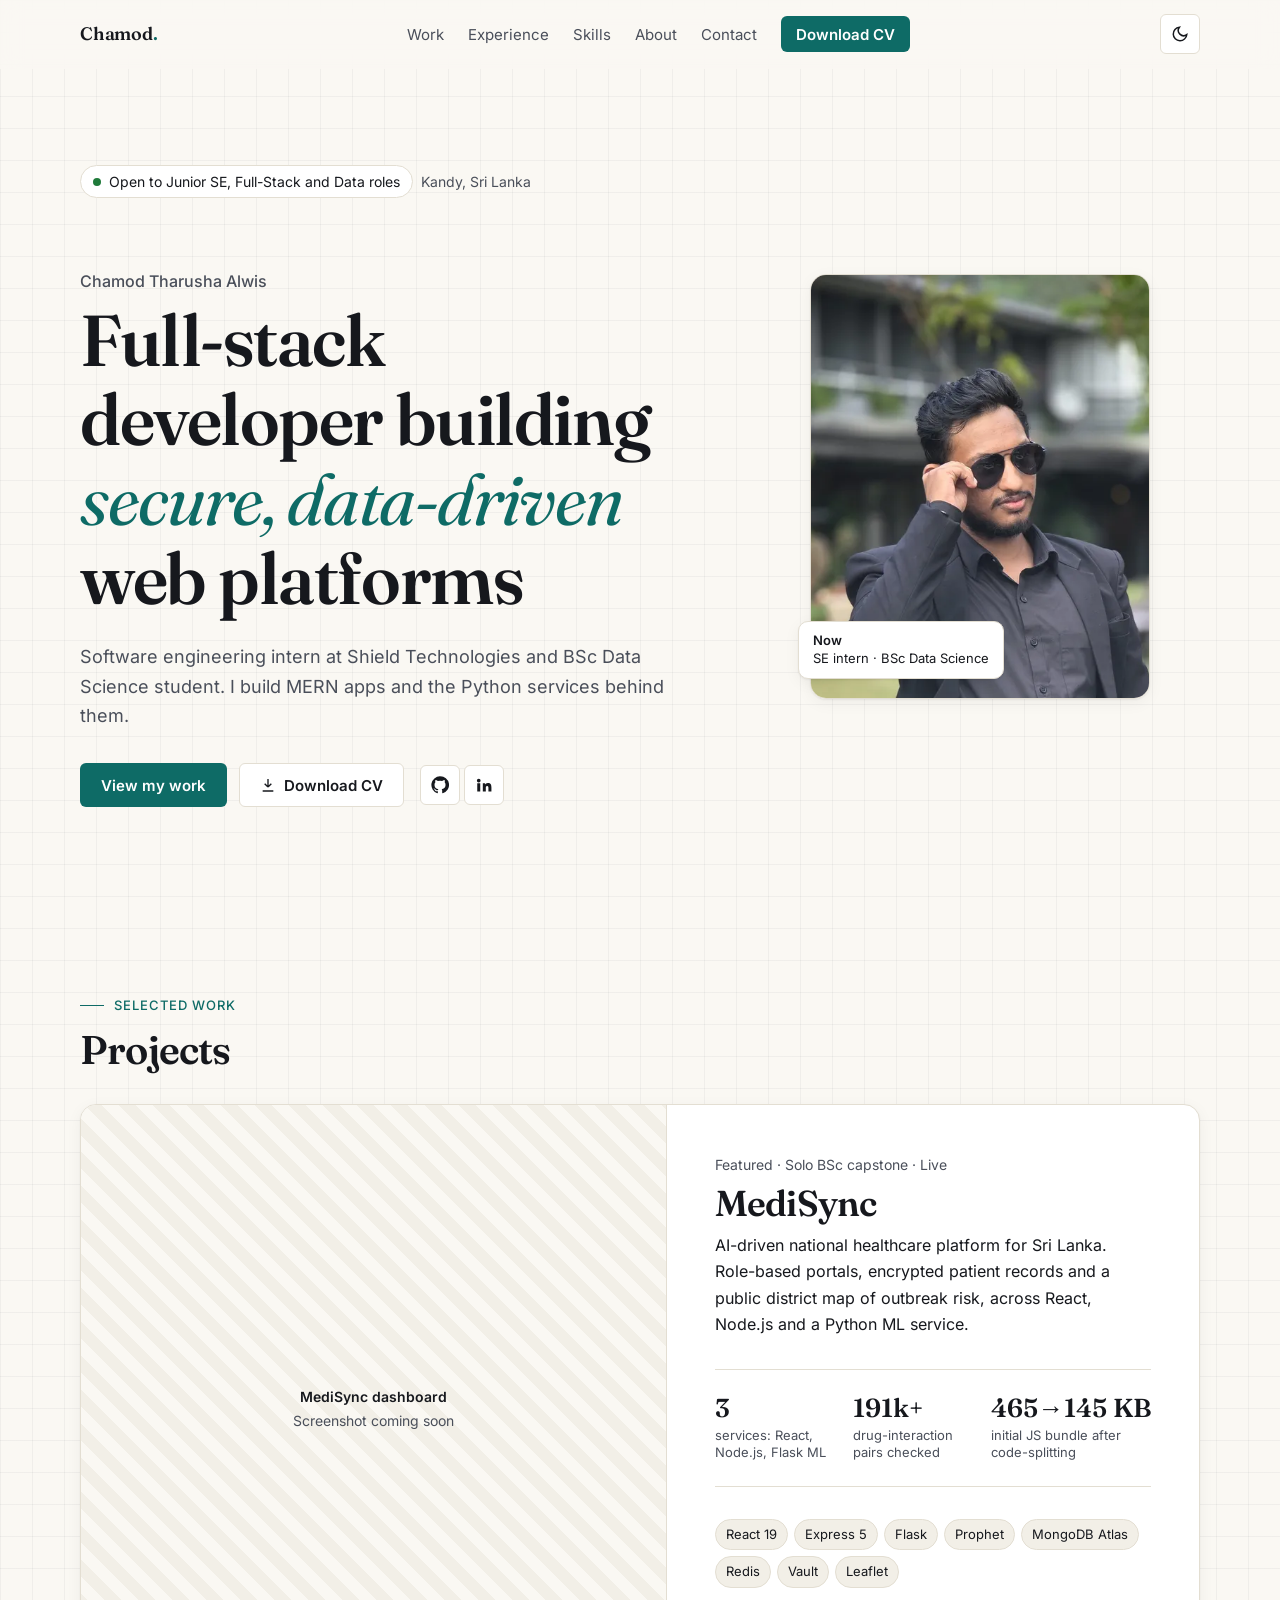
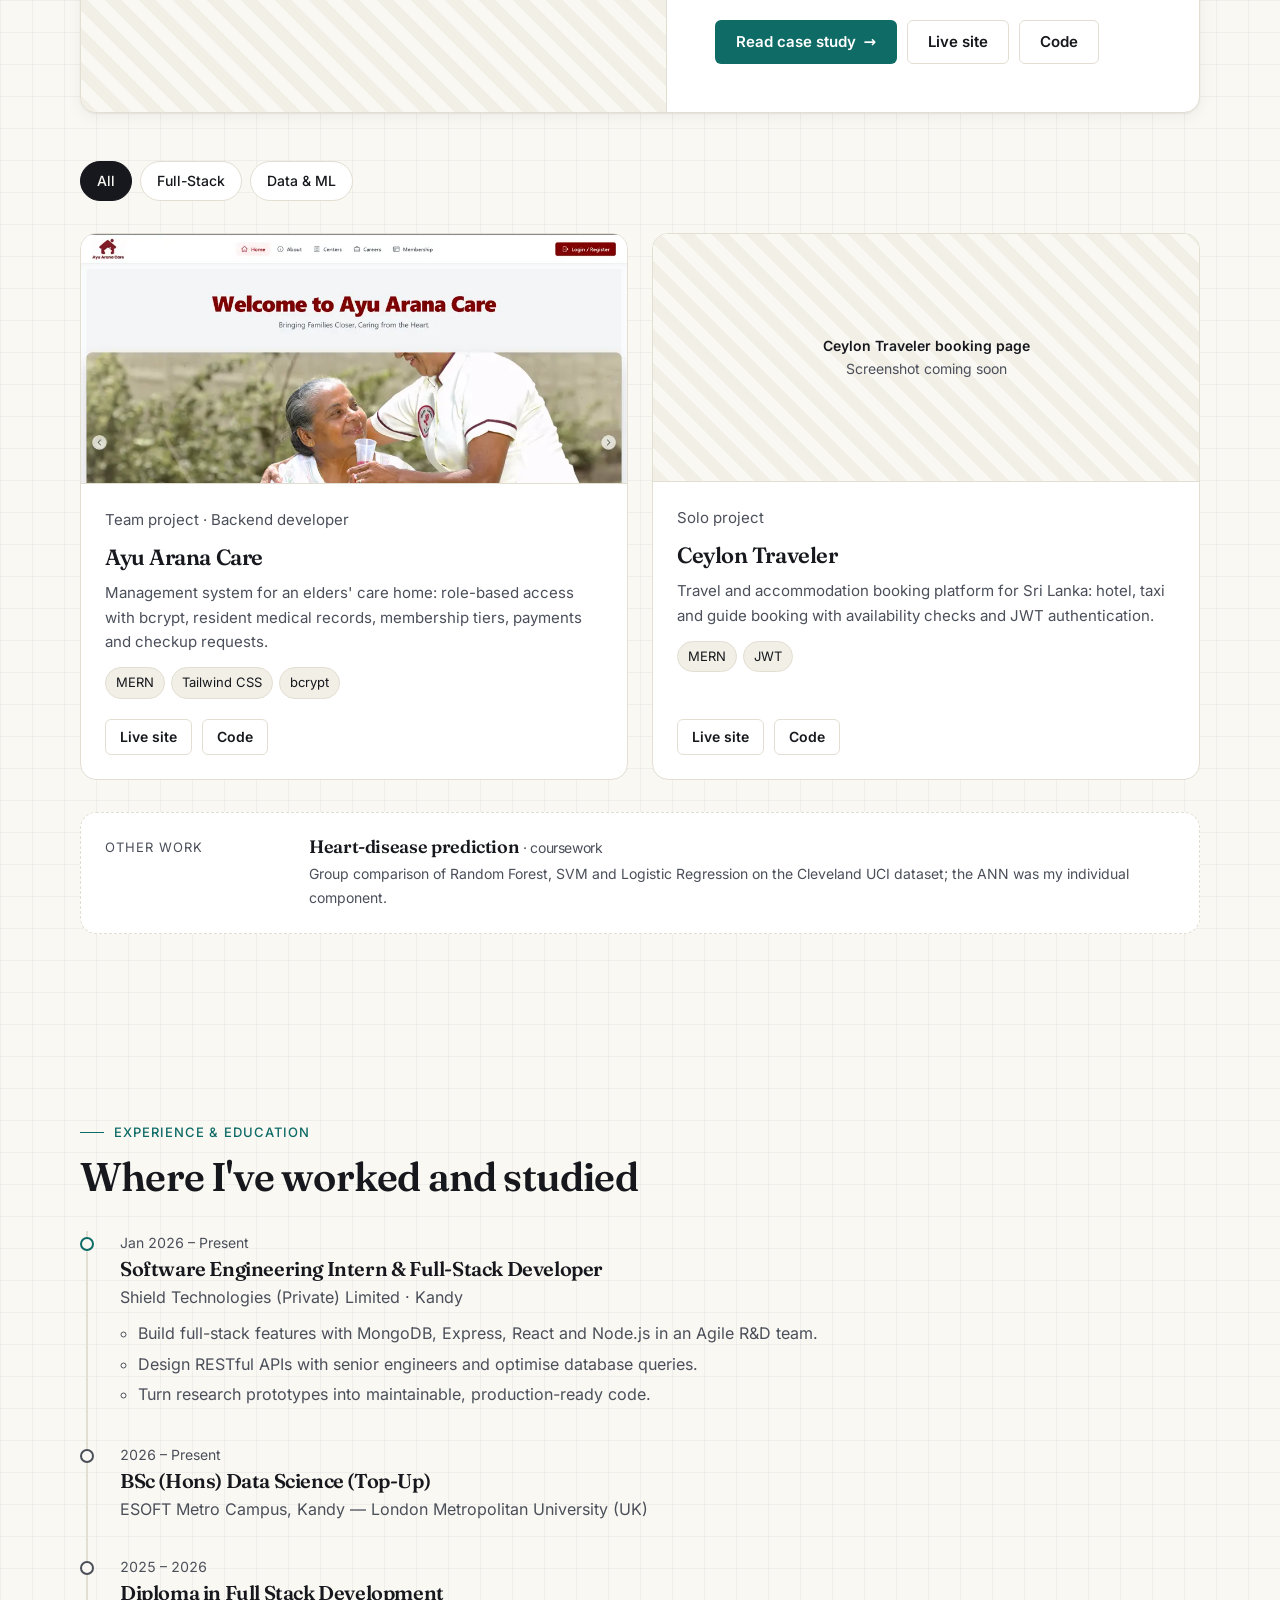
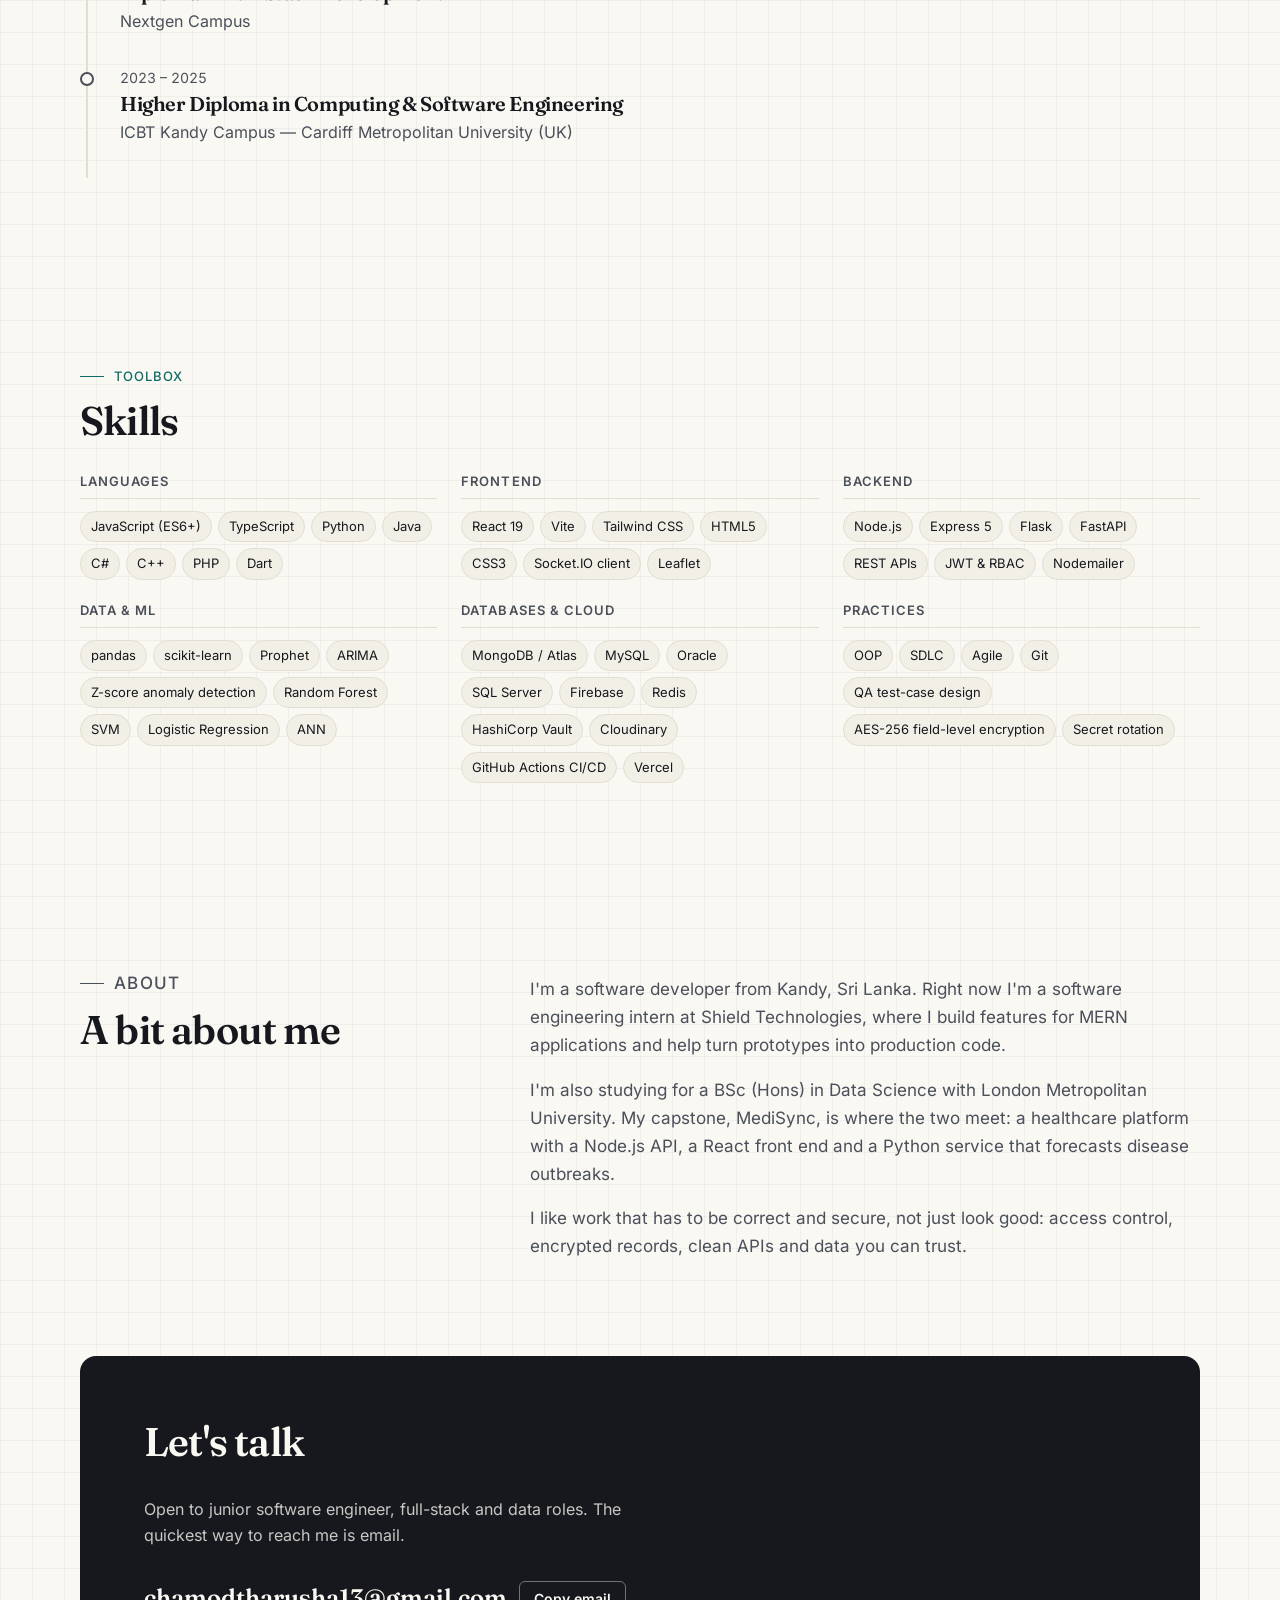
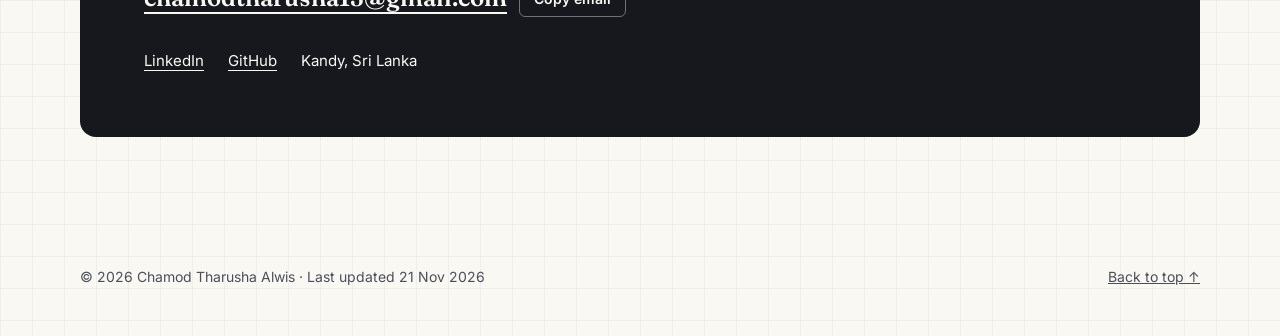
==== index.html @ 44893383 "Point site at www.chamodtharusha.com.lk and add Vercel config - Canonical, og:url, OG image, JSON-LD" ====
<!DOCTYPE html>
<html lang="en">
<head>
<meta charset="utf-8">
<meta name="viewport" content="width=device-width, initial-scale=1">
<title>Chamod Tharusha Alwis — Full-Stack Developer, Kandy</title>
<meta name="description" content="Full-stack developer in Kandy, Sri Lanka building secure, data-driven web apps with MERN, Python and Flask. Open to junior SE and data roles.">
<link rel="canonical" href="https://www.chamodtharusha.com.lk/">
<meta name="color-scheme" content="light dark">
<meta name="theme-color" content="#FAF8F3" media="(prefers-color-scheme: light)">
<meta name="theme-color" content="#121417" media="(prefers-color-scheme: dark)">
<meta property="og:type" content="website">
<meta property="og:site_name" content="Chamod Tharusha Alwis">
<meta property="og:title" content="Chamod Tharusha Alwis — Full-Stack Developer, Kandy">
<meta property="og:description" content="Full-stack developer in Kandy, Sri Lanka building secure, data-driven web apps with MERN, Python and Flask. Open to junior SE and data roles.">
<meta property="og:url" content="https://www.chamodtharusha.com.lk/">
<meta property="og:image" content="https://www.chamodtharusha.com.lk/assets/img/og-image.jpg">
<meta property="og:image:width" content="1200">
<meta property="og:image:height" content="630">
<meta property="og:image:alt" content="Chamod Tharusha Alwis — Full-stack developer building secure, data-driven web platforms">
<meta name="twitter:card" content="summary_large_image">
<meta name="twitter:title" content="Chamod Tharusha Alwis — Full-Stack Developer, Kandy">
<meta name="twitter:description" content="Full-stack developer in Kandy, Sri Lanka building secure, data-driven web apps with MERN, Python and Flask. Open to junior SE and data roles.">
<meta name="twitter:image" content="https://www.chamodtharusha.com.lk/assets/img/og-image.jpg">
<link rel="icon" href="favicon.ico" sizes="32x32">
<link rel="icon" href="assets/img/favicon.svg" type="image/svg+xml">
<link rel="apple-touch-icon" href="assets/img/apple-touch-icon.png">
<link rel="preload" href="assets/fonts/inter-normal-400-600-latin.woff2" as="font" type="font/woff2" crossorigin>
<link rel="preload" href="assets/fonts/fraunces-normal-600-latin.woff2" as="font" type="font/woff2" crossorigin>
<link rel="preload" href="assets/fonts/fraunces-italic-400-latin.woff2" as="font" type="font/woff2" crossorigin>
<script>try{var t=localStorage.getItem('theme');if(t==='light'||t==='dark')document.documentElement.dataset.theme=t}catch(e){}document.documentElement.classList.add('js')</script>
<link rel="stylesheet" href="assets/css/site.css">
<script src="assets/js/main.js" type="module"></script>
<link rel="preload" as="image" href="assets/img/profile-480.webp" type="image/webp">
<script type="application/ld+json">{"@context":"https://schema.org","@type":"Person","name":"Chamod Tharusha Alwis","url":"https://www.chamodtharusha.com.lk/","image":"https://www.chamodtharusha.com.lk/assets/img/profile-480.webp","jobTitle":"Software Engineering Intern & Full-Stack Developer","email":"mailto:chamodtharusha13@gmail.com","worksFor":{"@type":"Organization","name":"Shield Technologies (Private) Limited"},"address":{"@type":"PostalAddress","addressLocality":"Kandy","addressCountry":"LK"},"alumniOf":[{"@type":"EducationalOrganization","name":"ESOFT Metro Campus, Kandy"},{"@type":"EducationalOrganization","name":"Nextgen Campus"},{"@type":"EducationalOrganization","name":"ICBT Kandy Campus"}],"sameAs":["https://github.com/Chamod-Tharusha-Alwis","https://www.linkedin.com/in/chamod-alwis"],"knowsAbout":["Full-stack development","MERN stack","Data science","Machine learning"]}</script>
</head>
<body>
<a class="skip" href="#main">Skip to content</a>
<header class="nav" id="top">
  <div class="wrap">
    <a class="brand" href="#top" aria-label="Chamod Tharusha Alwis — home">Chamod<span>.</span></a>
    <nav aria-label="Primary">
      <ul class="nav-links"><li><a href="#work">Work</a></li><li><a href="#experience">Experience</a></li><li><a href="#skills">Skills</a></li><li><a href="#about">About</a></li><li><a href="#contact">Contact</a></li><li><a class="btn btn-primary btn-sm" href="Chamod_Tharusha_Alwis.pdf" download>Download CV</a></li></ul>
    </nav>
    <div class="nav-tools">
      <button class="icon-btn" id="theme" type="button" aria-label="Switch theme"><svg viewBox="0 0 24 24" fill="none" stroke="currentColor" stroke-width="2" aria-hidden="true"><path d="M21 12.8A9 9 0 1 1 11.2 3a7 7 0 0 0 9.8 9.8z"/></svg></button>
      <button class="icon-btn menu-btn" id="menu-open" type="button" aria-label="Open menu" aria-expanded="false" aria-controls="mobile-menu"><svg viewBox="0 0 24 24" fill="none" stroke="currentColor" stroke-width="2" aria-hidden="true"><path d="M4 7h16M4 12h16M4 17h16"/></svg></button>
    </div>
  </div>
</header>
<div class="mobile-menu" id="mobile-menu" role="dialog" aria-modal="true" aria-label="Menu">
  <div class="head">
    <span class="brand" aria-hidden="true">Chamod<span>.</span></span>
    <button class="icon-btn" id="menu-close" type="button" aria-label="Close menu"><svg viewBox="0 0 24 24" fill="none" stroke="currentColor" stroke-width="2" aria-hidden="true"><path d="M6 6l12 12M18 6 6 18"/></svg></button>
  </div>
  <ul><li><a href="#work">Work</a></li><li><a href="#experience">Experience</a></li><li><a href="#skills">Skills</a></li><li><a href="#about">About</a></li><li><a href="#contact">Contact</a></li></ul>
  <a class="btn btn-primary" href="Chamod_Tharusha_Alwis.pdf" download>Download CV</a>
</div>
<main id="main">
  <section class="hero" aria-labelledby="hero-h">
    <div class="wrap hero-grid">
      <div>
        <p class="status">
          <span class="pill"><span class="dot" aria-hidden="true"></span>Open to Junior SE, Full-Stack and Data roles</span>
          <span>Kandy, Sri Lanka</span>
        </p>
        <h1 id="hero-h"><span class="name">Chamod Tharusha Alwis</span><br>Full-stack developer building <em>secure, data-driven</em> web platforms</h1>
        <p class="lead">Software engineering intern at Shield Technologies and BSc Data Science student. I build MERN apps and the Python services behind them.</p>
        <div class="cta">
          <a class="btn btn-primary" href="#work">View my work</a>
          <a class="btn btn-ghost" href="Chamod_Tharusha_Alwis.pdf" download><svg viewBox="0 0 24 24" fill="none" stroke="currentColor" stroke-width="2" aria-hidden="true"><path d="M12 3v12m0 0 5-5m-5 5-5-5M4 21h16"/></svg>Download CV</a>
          <span class="socials">
            <a class="icon-btn" href="https://github.com/Chamod-Tharusha-Alwis" target="_blank" rel="noopener" aria-label="GitHub (opens in new tab)"><svg viewBox="0 0 24 24" fill="currentColor" aria-hidden="true"><path d="M12 .5a11.5 11.5 0 0 0-3.64 22.41c.58.1.79-.25.79-.56v-2c-3.2.7-3.88-1.37-3.88-1.37-.53-1.33-1.28-1.69-1.28-1.69-1.05-.71.08-.7.08-.7 1.16.08 1.77 1.19 1.77 1.19 1.03 1.77 2.7 1.26 3.36.96.1-.75.4-1.26.73-1.55-2.56-.29-5.25-1.28-5.25-5.68 0-1.26.45-2.28 1.19-3.08-.12-.29-.52-1.46.11-3.05 0 0 .97-.31 3.17 1.18a11 11 0 0 1 5.77 0c2.2-1.49 3.17-1.18 3.17-1.18.63 1.59.23 2.76.11 3.05.74.8 1.19 1.82 1.19 3.08 0 4.41-2.7 5.38-5.26 5.67.41.36.78 1.06.78 2.14v3.17c0 .31.21.67.8.56A11.5 11.5 0 0 0 12 .5Z"/></svg></a>
            <a class="icon-btn" href="https://www.linkedin.com/in/chamod-alwis" target="_blank" rel="noopener" aria-label="LinkedIn (opens in new tab)"><svg viewBox="0 0 24 24" fill="currentColor" aria-hidden="true"><path d="M4.98 3.5a2.5 2.5 0 1 1 0 5 2.5 2.5 0 0 1 0-5ZM3 9.75h4v11H3v-11Zm6.5 0h3.8v1.5h.06c.53-1 1.83-2.06 3.77-2.06 4.03 0 4.77 2.65 4.77 6.1v5.46h-4v-4.84c0-1.16-.02-2.65-1.61-2.65-1.62 0-1.87 1.26-1.87 2.56v4.93h-4v-11Z"/></svg></a>
          </span>
        </div>
      </div>
      <figure class="portrait">
        <img src="assets/img/profile-480.webp" srcset="assets/img/profile-480.webp 480w, assets/img/profile-720.webp 720w" sizes="(min-width: 880px) 340px, 220px" width="480" height="600" fetchpriority="high" alt="Chamod Tharusha Alwis in a dark blazer, outdoors">
        <figcaption><b>Now</b>SE intern · BSc Data Science</figcaption>
      </figure>
    </div>
  </section>

  <section id="work" aria-labelledby="work-h">
    <div class="wrap">
      <p class="eyebrow">Selected work</p>
      <h2 id="work-h">Projects</h2>
      <article class="featured reveal" aria-labelledby="f-h">
        <!-- [[FILL: dashboard screenshot]] --><div class="shot-ph " role="img" aria-label="MediSync dashboard (screenshot coming soon)"><div><b>MediSync dashboard</b>Screenshot coming soon</div></div>
        <div class="featured-body">
          <p class="meta">Featured · Solo BSc capstone · Live</p>
          <h3 id="f-h">MediSync</h3>
          <p>AI-driven national healthcare platform for Sri Lanka. Role-based portals, encrypted patient records and a public district map of outbreak risk, across React, Node.js and a Python ML service.</p>
          <dl class="stats"><div class="stat"><dt class="sr-only">services: React, Node.js, Flask ML</dt><dd><b>3</b><span>services: React, Node.js, Flask ML</span></dd></div><div class="stat"><dt class="sr-only">drug-interaction pairs checked</dt><dd><b>191k+</b><span>drug-interaction pairs checked</span></dd></div><div class="stat"><dt class="sr-only">initial JS bundle after code-splitting</dt><dd><b>465→145 KB</b><span>initial JS bundle after code-splitting</span></dd></div></dl>
          <ul class="chips"><li class="chip">React 19</li><li class="chip">Express 5</li><li class="chip">Flask</li><li class="chip">Prophet</li><li class="chip">MongoDB Atlas</li><li class="chip">Redis</li><li class="chip">Vault</li><li class="chip">Leaflet</li></ul>
          <div class="actions"><a class="btn btn-primary" href="projects/medisync.html">Read case study <span aria-hidden="true">→</span></a>
<a class="btn btn-ghost" href="https://medisync.chamodtharusha.com.lk/" target="_blank" rel="noopener">Live site<span class="sr-only"> (opens in new tab)</span></a>
<a class="btn btn-ghost" href="https://github.com/Chamod-Tharusha-Alwis/MediSync" target="_blank" rel="noopener">Code<span class="sr-only"> (opens in new tab)</span></a></div>
        </div>
      </article>
      <div class="spacer"></div>
      <div class="filters" role="group" aria-label="Filter projects">
        <button class="filter" type="button" aria-pressed="true" data-f="all">All</button>
        <button class="filter" type="button" aria-pressed="false" data-f="full-stack">Full-Stack</button>
        <button class="filter" type="button" aria-pressed="false" data-f="data-ml">Data &amp; ML</button>
      </div>
      <div class="grid-2">
        <article class="card reveal" data-cat="full-stack">
          <img src="assets/img/ayu-arana-care-960.webp" srcset="assets/img/ayu-arana-care-480.webp 480w, assets/img/ayu-arana-care-960.webp 960w" sizes="(min-width: 768px) 540px, 100vw" width="960" height="438" loading="lazy" decoding="async" alt="Ayu Arana Care home page">
          <div class="card-body">
            <p class="meta">Team project · Backend developer</p>
            <h3>Ayu Arana Care</h3>
            <p>Management system for an elders' care home: role-based access with bcrypt, resident medical records, membership tiers, payments and checkup requests.</p>
            <ul class="chips"><li class="chip">MERN</li><li class="chip">Tailwind CSS</li><li class="chip">bcrypt</li></ul>
            <div class="actions"><a class="btn btn-ghost btn-sm" href="https://ayu-arana-care.chamodtharusha.com.lk/" target="_blank" rel="noopener">Live site<span class="sr-only"> (opens in new tab)</span></a>
<a class="btn btn-ghost btn-sm" href="https://github.com/Chamod-Tharusha-Alwis/Ayu-Arana-Care" target="_blank" rel="noopener">Code<span class="sr-only"> (opens in new tab)</span></a></div>
          </div>
        </article>
        <article class="card reveal" data-cat="full-stack">
          <!-- [[FILL: new Ceylon Traveler screenshot without the Gemini AI section]] --><div class="shot-ph " role="img" aria-label="Ceylon Traveler booking page (screenshot coming soon)"><div><b>Ceylon Traveler booking page</b>Screenshot coming soon</div></div>
          <div class="card-body">
            <p class="meta">Solo project</p>
            <h3>Ceylon Traveler</h3>
            <p>Travel and accommodation booking platform for Sri Lanka: hotel, taxi and guide booking with availability checks and JWT authentication.</p>
            <ul class="chips"><li class="chip">MERN</li><li class="chip">JWT</li></ul>
            <div class="actions"><a class="btn btn-ghost btn-sm" href="https://ceylon-traveler.chamodtharusha.com.lk/" target="_blank" rel="noopener">Live site<span class="sr-only"> (opens in new tab)</span></a>
<a class="btn btn-ghost btn-sm" href="https://github.com/Chamod-Tharusha-Alwis/Ceylon-Traveler" target="_blank" rel="noopener">Code<span class="sr-only"> (opens in new tab)</span></a></div>
          </div>
        </article>
      </div>
      <div class="other reveal" data-cat="data-ml">
        <p class="label">Other work</p>
        <div>
          <h3>Heart-disease prediction <span class="meta">· coursework</span></h3>
          <p class="meta">Group comparison of Random Forest, SVM and Logistic Regression on the Cleveland UCI dataset; the ANN was my individual component.</p>
        </div>
      </div>
    </div>
  </section>

  <section id="experience" aria-labelledby="exp-h">
    <div class="wrap">
      <p class="eyebrow">Experience &amp; education</p>
      <h2 id="exp-h">Where I've worked and studied</h2>
      <ol class="timeline">
        <li class="reveal">
          <p class="when">Jan 2026 – Present</p>
          <h3>Software Engineering Intern &amp; Full-Stack Developer</h3>
          <p class="org">Shield Technologies (Private) Limited · Kandy</p>
          <ul><li>Build full-stack features with MongoDB, Express, React and Node.js in an Agile R&amp;D team.</li><li>Design RESTful APIs with senior engineers and optimise database queries.</li><li>Turn research prototypes into maintainable, production-ready code.</li></ul>
        </li>
        <li class="edu reveal"><p class="when">2026 – Present</p><h3>BSc (Hons) Data Science (Top-Up)</h3><p class="org">ESOFT Metro Campus, Kandy — London Metropolitan University (UK)</p></li>
        <li class="edu reveal"><p class="when">2025 – 2026</p><h3>Diploma in Full Stack Development</h3><p class="org">Nextgen Campus</p></li>
        <li class="edu reveal"><p class="when">2023 – 2025</p><h3>Higher Diploma in Computing &amp; Software Engineering</h3><p class="org">ICBT Kandy Campus — Cardiff Metropolitan University (UK)</p></li>
      </ol>
    </div>
  </section>

  <section id="skills" aria-labelledby="skills-h">
    <div class="wrap">
      <p class="eyebrow">Toolbox</p>
      <h2 id="skills-h">Skills</h2>
      <div class="skills">
        <div class="skill-group"><h3 id="sk-0">Languages</h3><ul class="chips" aria-labelledby="sk-0"><li class="chip">JavaScript (ES6+)</li><li class="chip">TypeScript</li><li class="chip">Python</li><li class="chip">Java</li><li class="chip">C#</li><li class="chip">C++</li><li class="chip">PHP</li><li class="chip">Dart</li></ul></div>
        <div class="skill-group"><h3 id="sk-1">Frontend</h3><ul class="chips" aria-labelledby="sk-1"><li class="chip">React 19</li><li class="chip">Vite</li><li class="chip">Tailwind CSS</li><li class="chip">HTML5</li><li class="chip">CSS3</li><li class="chip">Socket.IO client</li><li class="chip">Leaflet</li></ul></div>
        <div class="skill-group"><h3 id="sk-2">Backend</h3><ul class="chips" aria-labelledby="sk-2"><li class="chip">Node.js</li><li class="chip">Express 5</li><li class="chip">Flask</li><li class="chip">FastAPI</li><li class="chip">REST APIs</li><li class="chip">JWT &amp; RBAC</li><li class="chip">Nodemailer</li></ul></div>
        <div class="skill-group"><h3 id="sk-3">Data &amp; ML</h3><ul class="chips" aria-labelledby="sk-3"><li class="chip">pandas</li><li class="chip">scikit-learn</li><li class="chip">Prophet</li><li class="chip">ARIMA</li><li class="chip">Z-score anomaly detection</li><li class="chip">Random Forest</li><li class="chip">SVM</li><li class="chip">Logistic Regression</li><li class="chip">ANN</li></ul></div>
        <div class="skill-group"><h3 id="sk-4">Databases &amp; Cloud</h3><ul class="chips" aria-labelledby="sk-4"><li class="chip">MongoDB / Atlas</li><li class="chip">MySQL</li><li class="chip">Oracle</li><li class="chip">SQL Server</li><li class="chip">Firebase</li><li class="chip">Redis</li><li class="chip">HashiCorp Vault</li><li class="chip">Cloudinary</li><li class="chip">GitHub Actions CI/CD</li><li class="chip">Vercel</li></ul></div>
        <div class="skill-group"><h3 id="sk-5">Practices</h3><ul class="chips" aria-labelledby="sk-5"><li class="chip">OOP</li><li class="chip">SDLC</li><li class="chip">Agile</li><li class="chip">Git</li><li class="chip">QA test-case design</li><li class="chip">AES-256 field-level encryption</li><li class="chip">Secret rotation</li></ul></div>
      </div>
    </div>
  </section>

  <section id="about" aria-labelledby="about-h">
    <div class="wrap about">
      <div><p class="eyebrow">About</p><h2 id="about-h">A bit about me</h2></div>
      <div><p>I'm a software developer from Kandy, Sri Lanka. Right now I'm a software engineering intern at Shield Technologies, where I build features for MERN applications and help turn prototypes into production code.</p>
        <p>I'm also studying for a BSc (Hons) in Data Science with London Metropolitan University. My capstone, MediSync, is where the two meet: a healthcare platform with a Node.js API, a React front end and a Python service that forecasts disease outbreaks.</p>
        <p>I like work that has to be correct and secure, not just look good: access control, encrypted records, clean APIs and data you can trust.</p></div>
    </div>
  </section>

  <section id="contact" class="flush-top" aria-labelledby="contact-h">
    <div class="wrap">
      <div class="contact-card">
        <h2 id="contact-h">Let's talk</h2>
        <p>Open to junior software engineer, full-stack and data roles. The quickest way to reach me is email.</p>
        <div class="email-row">
          <a class="email" href="mailto:chamodtharusha13@gmail.com">chamodtharusha13@gmail.com</a>
          <button class="btn btn-ghost btn-sm" type="button" id="copy" data-email="chamodtharusha13@gmail.com">Copy email</button>
          <span role="status" aria-live="polite" id="copy-msg" class="meta"></span>
        </div>
        <div class="contact-links">
          <a href="https://www.linkedin.com/in/chamod-alwis" target="_blank" rel="noopener">LinkedIn<span class="sr-only"> (opens in new tab)</span></a>
          <a href="https://github.com/Chamod-Tharusha-Alwis" target="_blank" rel="noopener">GitHub<span class="sr-only"> (opens in new tab)</span></a>
          <span>Kandy, Sri Lanka</span>
        </div>
      </div>
    </div>
  </section>
</main>
<footer>
  <div class="wrap">
    <span>© 2026 Chamod Tharusha Alwis · Last updated <time datetime="2026-11-21">21 Nov 2026</time></span>
    <a href="#top">Back to top ↑</a>
  </div>
</footer>
</body>
</html>
---- assets/css/site.css ----
@font-face { font-family: 'Fraunces'; font-style: normal; font-weight: 600; font-display: swap; src: url(../fonts/fraunces-normal-600-latin.woff2) format('woff2'); }
@font-face { font-family: 'Fraunces'; font-style: italic; font-weight: 400; font-display: swap; src: url(../fonts/fraunces-italic-400-latin.woff2) format('woff2'); }
@font-face { font-family: 'Inter'; font-style: normal; font-weight: 400 600; font-display: swap; src: url(../fonts/inter-normal-400-600-latin.woff2) format('woff2'); }
/* Portfolio — Direction A "Engineer's Notebook". Tokens first; dark theme via prefers-color-scheme or [data-theme]. */
:root {
  --bg: #FAF8F3; --surface: #FFFFFF; --surface-2: #F2EFE7;
  --ink: #16181D; --ink-2: #4A4F5A; --line: #E3DED2; --grid: rgba(22,24,29,.045);
  --accent: #0E6B66; --accent-ink: #FFFFFF; --accent-soft: #E1F0EE;
  --ok: #1F7A3A;
  --font-display: 'Fraunces', Georgia, serif;
  --font-body: 'Inter', system-ui, sans-serif;
  --s1: 8px; --s2: 16px; --s3: 24px; --s4: 32px; --s5: 48px; --s6: 64px; --s7: 96px;
  --r-sm: 6px; --r: 10px; --r-lg: 16px;
  --shadow: 0 1px 2px rgba(22,24,29,.06), 0 4px 16px rgba(22,24,29,.05);
  --shadow-lift: 0 2px 4px rgba(22,24,29,.06), 0 12px 32px rgba(22,24,29,.10);
  --ease: cubic-bezier(.2,.7,.2,1);
  color-scheme: light;
}
@media (prefers-color-scheme: dark) { :root:not([data-theme="light"]) {
  --bg: #121417; --surface: #1A1D22; --surface-2: #22262C;
  --ink: #ECEAE4; --ink-2: #A9AEB8; --line: #2E333B; --grid: rgba(236,234,228,.035);
  --accent: #5FC9BF; --accent-ink: #0B1716; --accent-soft: #19302E; --ok: #5BD07F;
  --shadow: 0 1px 2px rgba(0,0,0,.3); --shadow-lift: 0 12px 32px rgba(0,0,0,.45); color-scheme: dark; } }
:root[data-theme="dark"] {
  --bg: #121417; --surface: #1A1D22; --surface-2: #22262C;
  --ink: #ECEAE4; --ink-2: #A9AEB8; --line: #2E333B; --grid: rgba(236,234,228,.035);
  --accent: #5FC9BF; --accent-ink: #0B1716; --accent-soft: #19302E; --ok: #5BD07F;
  --shadow: 0 1px 2px rgba(0,0,0,.3); --shadow-lift: 0 12px 32px rgba(0,0,0,.45); color-scheme: dark; }

/* ===== Base ===== */
*, *::before, *::after { box-sizing: border-box; margin: 0; }
html { scroll-behavior: smooth; scroll-padding-top: 80px; }
body {
  background-color: var(--bg); color: var(--ink);
  font: 400 1rem/1.65 var(--font-body);
  background-image: linear-gradient(var(--grid) 1px, transparent 1px), linear-gradient(90deg, var(--grid) 1px, transparent 1px);
  background-size: 32px 32px;
}
img { display: block; max-width: 100%; height: auto; }
a { color: inherit; }
:focus-visible { outline: 3px solid var(--accent); outline-offset: 3px; border-radius: 4px; }
.wrap { width: min(1120px, 100% - 2 * var(--s2)); margin-inline: auto; }
@media (min-width: 768px) { .wrap { width: min(1120px, 100% - 2 * var(--s5)); } }
.skip { position: absolute; left: var(--s2); top: -100px; background: var(--ink); color: var(--bg); padding: var(--s1) var(--s2); border-radius: var(--r-sm); z-index: 100; }
.skip:focus { top: var(--s2); }
.sr-only { position: absolute; width: 1px; height: 1px; overflow: hidden; clip: rect(0 0 0 0); white-space: nowrap; }

/* ===== Nav ===== */
.nav { position: sticky; top: 0; z-index: 50; background: color-mix(in srgb, var(--bg) 88%, transparent); backdrop-filter: blur(10px); border-bottom: 1px solid transparent; transition: border-color .2s, padding .2s; }
.nav.scrolled { border-bottom-color: var(--line); }
.nav .wrap { display: flex; align-items: center; justify-content: space-between; height: 68px; transition: height .2s var(--ease); }
.nav.scrolled .wrap { height: 56px; }
.brand { font: 600 1.125rem/1 var(--font-display); text-decoration: none; letter-spacing: -.01em; }
.brand span { color: var(--accent); }
.nav-links { display: none; gap: var(--s3); align-items: center; list-style: none; padding: 0; }
.nav-links a { text-decoration: none; font-size: .9375rem; color: var(--ink-2); }
.nav-links a:hover { color: var(--ink); }
.nav-links a.btn-primary, .nav-links a.btn-primary:hover { color: var(--accent-ink); }
.nav-tools { display: flex; gap: var(--s1); align-items: center; }
.icon-btn { width: 40px; height: 40px; display: grid; place-items: center; border: 1px solid var(--line); background: var(--surface); color: var(--ink); border-radius: var(--r-sm); cursor: pointer; }
.icon-btn svg { width: 18px; height: 18px; }
.menu-btn { display: grid; }
@media (min-width: 960px) { .nav-links { display: flex; } .menu-btn { display: none; } }
.mobile-menu { position: fixed; inset: 0; background: var(--bg); z-index: 60; padding: var(--s2); display: none; flex-direction: column; }
.mobile-menu.open { display: flex; }
.mobile-menu ul { list-style: none; padding: var(--s4) 0; display: grid; gap: var(--s1); }
.mobile-menu a { display: block; padding: 12px 0; font: 600 1.75rem/1.2 var(--font-display); text-decoration: none; border-bottom: 1px solid var(--line); }
.mobile-menu .head { display: flex; justify-content: space-between; align-items: center; height: 52px; }

/* ===== Buttons & chips ===== */
.btn { display: inline-flex; align-items: center; gap: var(--s1); min-height: 44px; padding: 0 20px; border-radius: var(--r-sm); font: 600 .9375rem/1 var(--font-body); text-decoration: none; border: 1px solid transparent; transition: transform .2s var(--ease), box-shadow .2s, background .2s; cursor: pointer; }
.btn svg { width: 16px; height: 16px; }
.btn-primary { background: var(--accent); color: var(--accent-ink); }
.btn-primary:hover { box-shadow: var(--shadow-lift); transform: translateY(-1px); }
.btn-ghost { border-color: var(--line); background: var(--surface); color: var(--ink); }
.btn-ghost:hover { border-color: var(--ink-2); }
.btn-sm { min-height: 36px; padding: 0 14px; font-size: .875rem; }
.chip { display: inline-block; font-size: .8125rem; padding: 4px 10px; border-radius: 999px; background: var(--surface-2); color: var(--ink); border: 1px solid var(--line); }
.chips { display: flex; flex-wrap: wrap; gap: 6px; list-style: none; padding: 0; }
.eyebrow { font: 500 .8125rem/1 var(--font-body); letter-spacing: .08em; text-transform: uppercase; color: var(--accent); display: flex; align-items: center; gap: 10px; }
.eyebrow::before { content: ''; width: 24px; height: 1px; background: currentColor; }

/* ===== Sections ===== */
section { padding-block: var(--s6); }
@media (min-width: 768px) { section { padding-block: var(--s7); } }
h1, h2, h3 { font-family: var(--font-display); font-weight: 600; letter-spacing: -.02em; line-height: 1.1; }
h2 { font-size: clamp(1.75rem, 1.2rem + 2vw, 2.5rem); margin-block: var(--s2) var(--s4); }
h3 { font-size: 1.375rem; }
.lead { font-size: 1.125rem; color: var(--ink-2); max-width: 60ch; }

/* Hero */
.hero { padding-block: var(--s5) var(--s6); }
.hero-grid { display: grid; gap: var(--s5); align-items: center; }
@media (min-width: 880px) { .hero-grid { grid-template-columns: 1.4fr 1fr; gap: var(--s6); } .hero { padding-block: var(--s7); } }
.status { display: inline-flex; align-items: center; gap: 8px; font-size: .875rem; color: var(--ink-2); flex-wrap: wrap; }
.status .dot { width: 8px; height: 8px; border-radius: 50%; background: var(--ok); }
.status .pill { display: inline-flex; align-items: center; gap: 8px; padding: 4px 12px; border: 1px solid var(--line); border-radius: 999px; background: var(--surface); color: var(--ink); }
.hero h1 { font-size: clamp(2.5rem, 1.4rem + 4.6vw, 4.5rem); margin-block: var(--s3); }
.hero h1 em { font-style: italic; font-weight: 400; color: var(--accent); }
.hero .name { font: 500 1rem/1 var(--font-body); color: var(--ink-2); letter-spacing: 0; }
.cta { display: flex; flex-wrap: wrap; gap: 12px; margin-top: var(--s4); align-items: center; }
.socials { display: flex; gap: 4px; margin-left: 4px; }
.portrait { position: relative; max-width: 340px; justify-self: center; width: 100%; }
.portrait img { border-radius: var(--r-lg); border: 1px solid var(--line); box-shadow: var(--shadow); aspect-ratio: 4/5; object-fit: cover; }
.portrait figcaption { position: absolute; left: -12px; bottom: 20px; background: var(--surface); border: 1px solid var(--line); border-radius: var(--r); padding: 10px 14px; box-shadow: var(--shadow); font-size: .8125rem; line-height: 1.35; }
.portrait figcaption b { display: block; font-weight: 600; }
@media (max-width: 879px) { .portrait { max-width: 220px; justify-self: start; } .portrait figcaption { display: none; } }

/* Featured */
.featured { background: var(--surface); border: 1px solid var(--line); border-radius: var(--r-lg); overflow: hidden; box-shadow: var(--shadow); display: grid; }
@media (min-width: 960px) { .featured { grid-template-columns: 1.1fr 1fr; } }
.shot-ph { aspect-ratio: 16/10; background: repeating-linear-gradient(45deg, var(--surface-2) 0 12px, var(--bg) 12px 24px); display: grid; place-items: center; text-align: center; color: var(--ink-2); font-size: .875rem; padding: var(--s3); border-bottom: 1px solid var(--line); }
.shot-ph b { display: block; color: var(--ink); font-weight: 600; }
@media (min-width: 960px) { .featured .shot-ph { aspect-ratio: auto; height: 100%; border-bottom: 0; border-right: 1px solid var(--line); } }
.featured-body { padding: var(--s4) var(--s3); }
@media (min-width: 768px) { .featured-body { padding: var(--s5); } }
.featured h3 { font-size: clamp(1.75rem, 1.4rem + 1.4vw, 2.25rem); margin: var(--s1) 0; }
.meta { font-size: .875rem; color: var(--ink-2); }
.stats { display: grid; grid-template-columns: repeat(3, 1fr); gap: var(--s2); margin: var(--s4) 0; padding: var(--s3) 0; border-block: 1px solid var(--line); }
.stat b { display: block; white-space: nowrap; font: 600 clamp(1.125rem, .9rem + 1vw, 1.625rem)/1.1 var(--font-display); }
.stat span { font-size: .8125rem; color: var(--ink-2); line-height: 1.35; display: block; margin-top: 4px; }
.actions { display: flex; flex-wrap: wrap; gap: 10px; margin-top: var(--s4); }
.text-link { font-weight: 600; color: var(--accent); text-underline-offset: 4px; }

/* Projects */
.filters { display: flex; gap: 8px; flex-wrap: wrap; margin-bottom: var(--s4); }
.filter { min-height: 40px; padding: 0 16px; border-radius: 999px; border: 1px solid var(--line); background: var(--surface); color: var(--ink); font: 500 .875rem var(--font-body); cursor: pointer; }
.filter[aria-pressed="true"] { background: var(--ink); color: var(--bg); border-color: var(--ink); }
.grid-2 { display: grid; gap: var(--s3); }
@media (min-width: 768px) { .grid-2 { grid-template-columns: 1fr 1fr; } }
.card { background: var(--surface); border: 1px solid var(--line); border-radius: var(--r-lg); overflow: hidden; display: flex; flex-direction: column; transition: transform .25s var(--ease), box-shadow .25s; }
.card:hover { transform: translateY(-3px); box-shadow: var(--shadow-lift); }
.card img { width: 100%; height: auto; border-bottom: 1px solid var(--line); }
.card .shot-ph { aspect-ratio: 2.2/1; }
.card-body { padding: var(--s3); display: flex; flex-direction: column; gap: 12px; flex: 1; }
.card p { color: var(--ink-2); font-size: .9375rem; }
.card .actions { margin-top: auto; padding-top: var(--s1); }
.other { margin-top: var(--s4); border: 1px dashed var(--line); border-radius: var(--r-lg); padding: var(--s3); display: grid; gap: 8px; background: var(--surface); }
@media (min-width: 768px) { .other { grid-template-columns: 180px 1fr; align-items: start; gap: var(--s3); } }
.other .label { font-size: .8125rem; text-transform: uppercase; letter-spacing: .08em; color: var(--ink-2); }

/* Timeline */
.timeline { list-style: none; padding: 0; border-left: 2px solid var(--line); margin-left: 6px; }
.timeline li { position: relative; padding: 0 0 var(--s4) var(--s4); }
.timeline li::before { content: ''; position: absolute; left: -8px; top: 6px; width: 14px; height: 14px; border-radius: 50%; background: var(--bg); border: 2px solid var(--accent); }
.timeline li.edu::before { border-color: var(--ink-2); }
.timeline .when { font-size: .875rem; color: var(--ink-2); font-variant-numeric: tabular-nums; }
.timeline h3 { font-size: 1.25rem; margin: 4px 0; }
.timeline .org { color: var(--ink-2); }
.timeline ul { margin-top: 10px; padding-left: 18px; color: var(--ink-2); }
.timeline ul li { padding: 0 0 4px; }
.timeline ul li::before { display: none; }

/* Skills */
.skills { display: grid; gap: var(--s3); }
@media (min-width: 768px) { .skills { grid-template-columns: repeat(2, 1fr); } }
@media (min-width: 1100px) { .skills { grid-template-columns: repeat(3, 1fr); } }
.skill-group h3 { font: 600 .8125rem/1 var(--font-body); letter-spacing: .08em; text-transform: uppercase; color: var(--ink-2); margin-bottom: 12px; padding-bottom: 10px; border-bottom: 1px solid var(--line); }

/* About + contact */
.about { display: grid; gap: var(--s4); }
@media (min-width: 880px) { .about { grid-template-columns: 1fr 1.6fr; } }
.about p + p { margin-top: var(--s2); }
.about p { color: var(--ink-2); font-size: 1.0625rem; max-width: 62ch; }
.contact-card { background: var(--ink); color: var(--bg); border-radius: var(--r-lg); padding: var(--s5) var(--s3); }
@media (min-width: 768px) { .contact-card { padding: var(--s6); } }
.contact-card h2 { margin-top: 0; }
.contact-card p { color: color-mix(in srgb, var(--bg) 78%, var(--ink)); max-width: 52ch; }
.email-row { display: flex; flex-wrap: wrap; gap: 12px; align-items: center; margin-top: var(--s4); }
.email { font: 600 clamp(1.05rem, .8rem + 1.2vw, 1.5rem)/1.2 var(--font-display); color: var(--bg); text-underline-offset: 6px; overflow-wrap: anywhere; }
.contact-card .btn-ghost { background: transparent; color: var(--bg); border-color: color-mix(in srgb, var(--bg) 40%, var(--ink)); }
.contact-links { display: flex; flex-wrap: wrap; gap: var(--s3); margin-top: var(--s4); font-size: .9375rem; }
.contact-links a { color: var(--bg); text-underline-offset: 4px; }
footer { padding: var(--s4) 0 var(--s5); color: var(--ink-2); font-size: .875rem; }
footer .wrap { display: flex; flex-wrap: wrap; justify-content: space-between; gap: var(--s2); }

/* Motion */
.reveal { opacity: 1; transform: none; }
.js .reveal { opacity: 0; transform: translateY(16px); transition: opacity .6s var(--ease), transform .6s var(--ease); }
.js .reveal.in { opacity: 1; transform: none; }
@media (prefers-reduced-motion: reduce) {
  html { scroll-behavior: auto; }
  *, *::before, *::after { transition: none !important; animation: none !important; }
  .js .reveal { opacity: 1; transform: none; }
}

/* ===== Shared helpers ===== */
.spacer { height: var(--s5); }
.other h3 { font-size: 1.125rem; }
.other h3 .meta { font-family: var(--font-body); font-weight: 400; }
.other p.meta { margin-top: 6px; }
.contact-card .meta { color: inherit; }
.status-note { font-size: .8125rem; color: var(--ink-2); }

/* ===== Case study ===== */
.cs-hero { padding-block: var(--s5) var(--s4); }
.back { display: inline-flex; gap: 6px; font-size: .9375rem; color: var(--ink-2); text-decoration: none; margin-bottom: var(--s3); }
.back:hover { color: var(--ink); }
.cs-hero h1 { font-size: clamp(2.25rem, 1.4rem + 3.6vw, 3.75rem); margin: var(--s2) 0; }
.cs-hero .lead { margin-bottom: var(--s3); }
.cs-hero .stats { max-width: 720px; }
.cs-shot { margin-block: var(--s3) 0; border: 1px solid var(--line); border-radius: var(--r-lg); overflow: hidden; background: var(--surface); }
.cs-shot .shot-ph { border-bottom: 0; aspect-ratio: 16/9; max-height: 440px; width: 100%; }
.cs-body { display: grid; gap: var(--s5); padding-block: var(--s5) var(--s6); }
@media (min-width: 960px) { .cs-body { grid-template-columns: 220px 1fr; gap: var(--s6); } }
.toc { font-size: .9375rem; }
.toc ol { list-style: none; padding: 0; display: grid; gap: 8px; }
.toc a { color: var(--ink-2); text-decoration: none; }
.toc a:hover { color: var(--accent); }
@media (min-width: 960px) { .toc nav { position: sticky; top: 88px; } }
@media (max-width: 959px) { .toc { display: none; } }
.prose { max-width: 70ch; }
.prose section { padding: 0 0 var(--s5); }
.prose h2 { font-size: clamp(1.5rem, 1.2rem + 1.2vw, 2rem); margin: 0 0 var(--s2); }
.prose p, .prose li { color: var(--ink-2); font-size: 1.0625rem; }
.prose p + p { margin-top: var(--s2); }
.prose ul { padding-left: 20px; display: grid; gap: 10px; }
.prose strong { color: var(--ink); font-weight: 600; }
.arch { margin-top: var(--s3); background: var(--surface); border: 1px solid var(--line); border-radius: var(--r-lg); padding: var(--s2); }
.arch svg { width: 100%; height: auto; display: block; }
.arch .box { fill: var(--surface-2); stroke: var(--line); }
.arch .box-key { fill: var(--accent-soft); stroke: var(--accent); }
.arch .t { fill: var(--ink); font: 600 15px var(--font-body); }
.arch .s { fill: var(--ink-2); font: 400 12.5px var(--font-body); }
.arch .ln { stroke: var(--ink-2); stroke-width: 1.5; fill: none; }
.arch figcaption { font-size: .875rem; color: var(--ink-2); margin-top: 10px; }
.shots { display: grid; gap: var(--s3); }
@media (min-width: 768px) { .shots { grid-template-columns: 1fr 1fr; } }
.shots figure { border: 1px solid var(--line); border-radius: var(--r); overflow: hidden; background: var(--surface); }
.shots figcaption { padding: 10px 14px; font-size: .875rem; color: var(--ink-2); border-top: 1px solid var(--line); }
.prose .link-list { display: flex; flex-wrap: wrap; gap: 10px; list-style: none; padding: 0; margin-top: 16px; }
.not-found { min-height: 60vh; display: grid; place-content: center; text-align: center; gap: var(--s2); }

.flush-top { padding-top: 0; }
/* Without JS: hide controls that need it and show the nav links as a wrapping row. */
html:not(.js) .menu-btn, html:not(.js) #theme { display: none; }
html:not(.js) .nav .wrap { height: auto; min-height: 68px; flex-wrap: wrap; gap: 8px; padding-block: 10px; }
html:not(.js) .nav-links { display: flex; flex-wrap: wrap; gap: 4px 16px; }
@media (max-width: 400px) { .stat b { font-size: 1rem; } .stat span { font-size: .75rem; } .stats { gap: 12px; } }
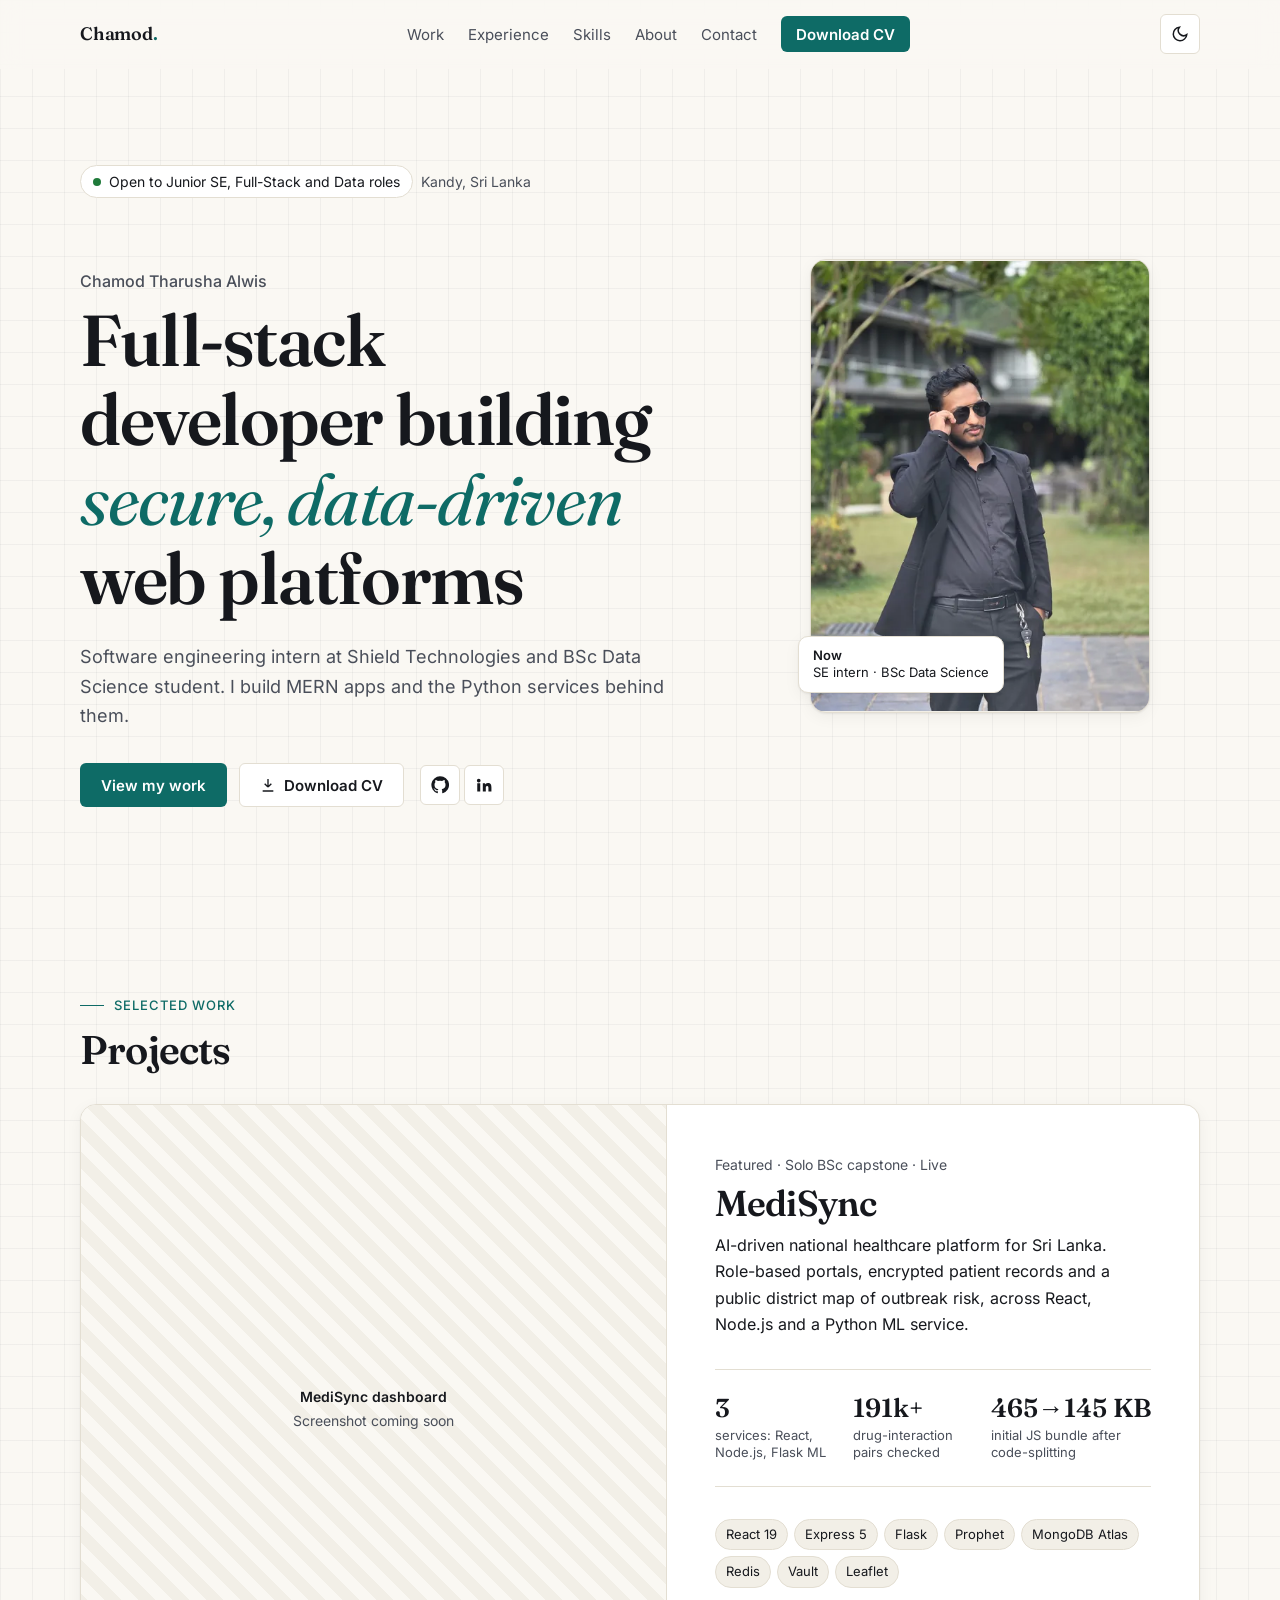
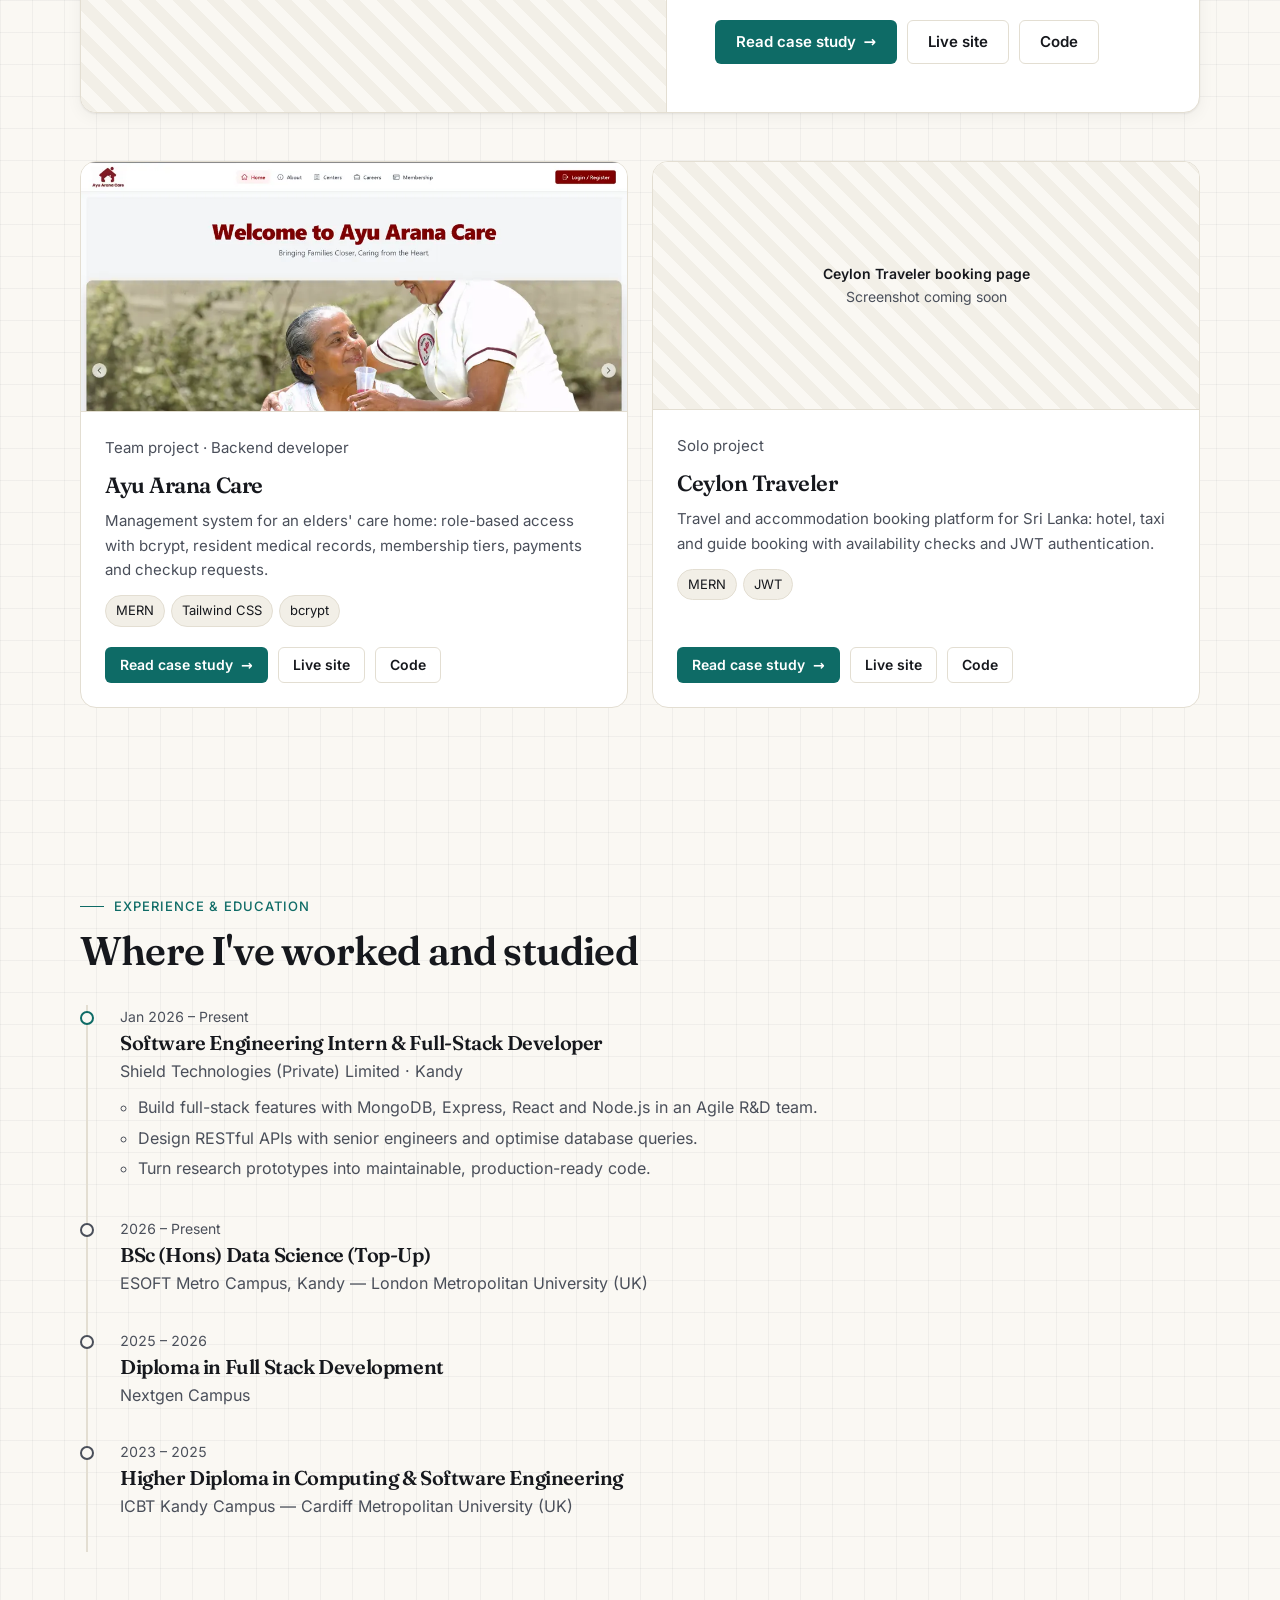
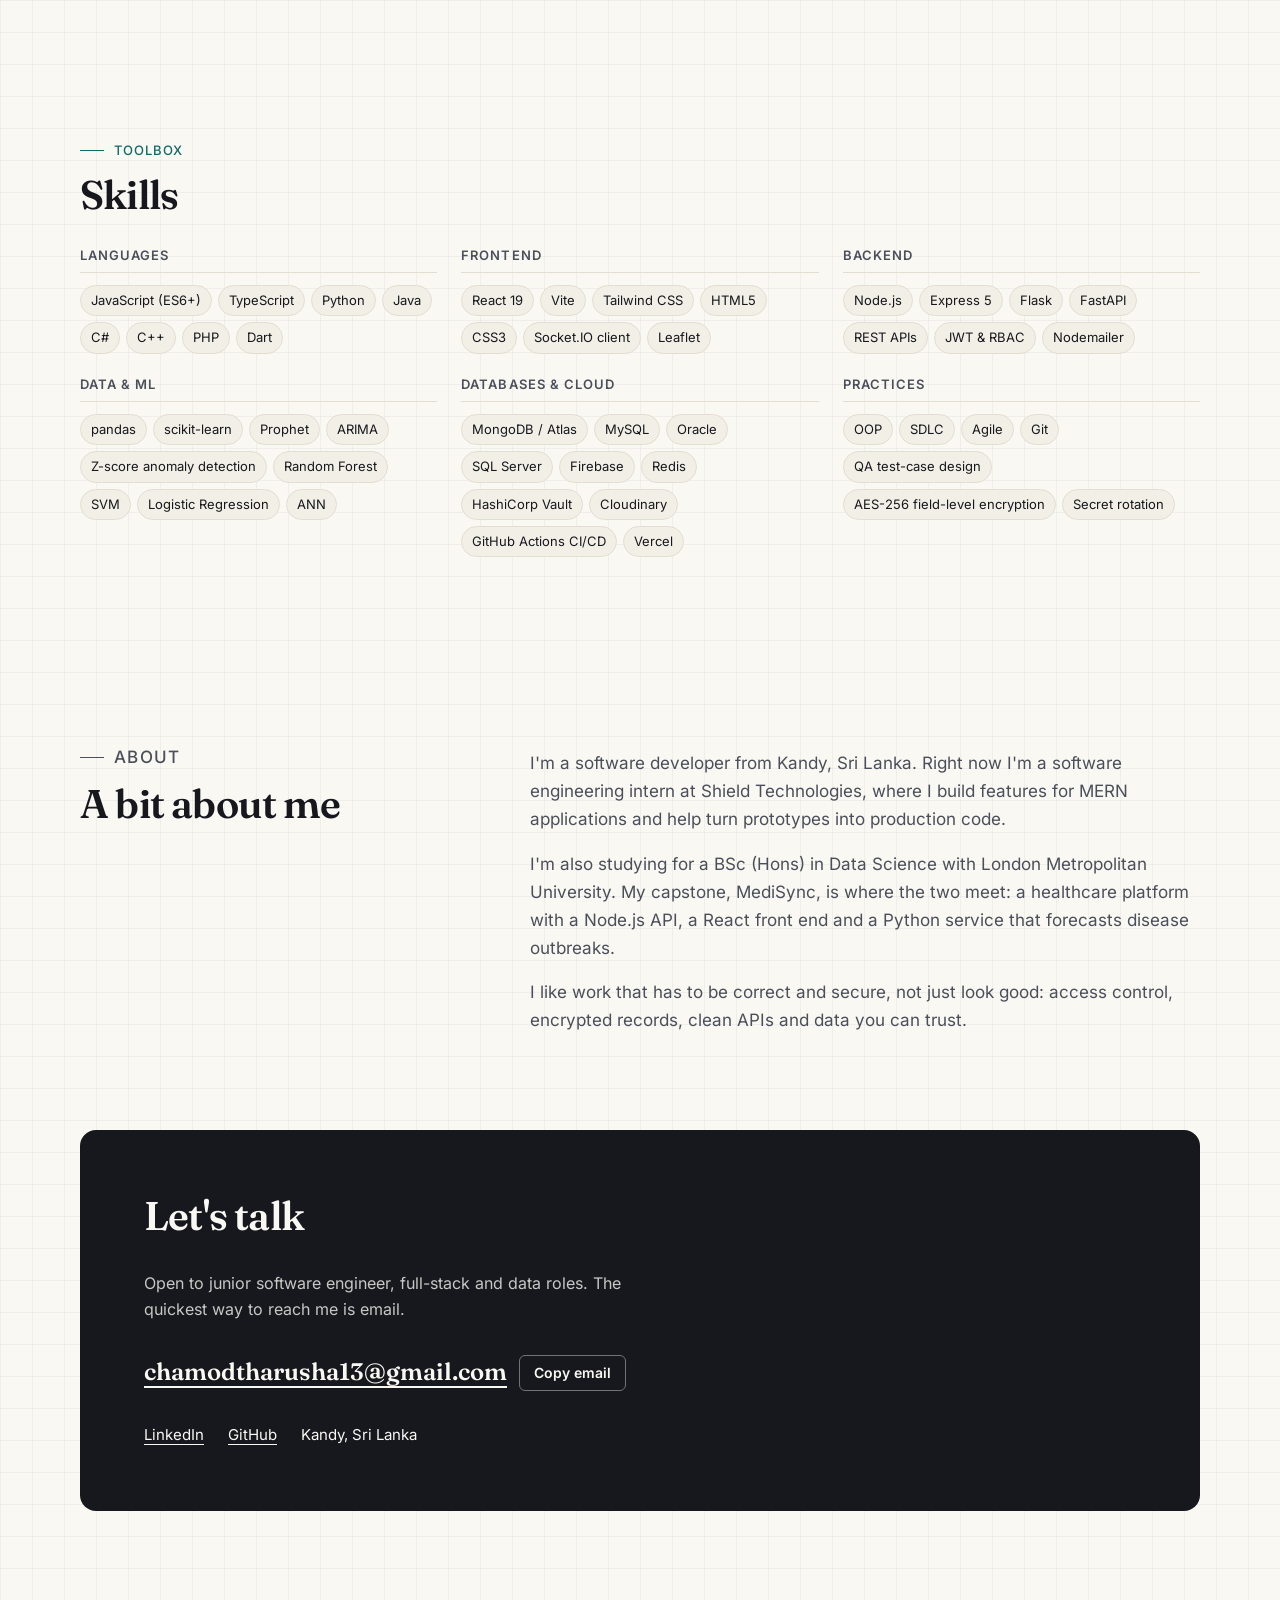
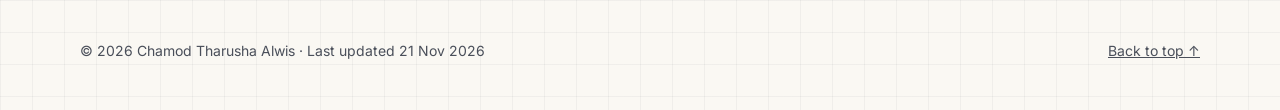
==== commit bcc00c4a: "Add Ayu Arana Care and Ceylon Traveler case studies, full hero photo, drop coursework - Case-study t" ====
--- a/index.html
+++ b/index.html
@@ -31,8 +31,8 @@
 <script>try{var t=localStorage.getItem('theme');if(t==='light'||t==='dark')document.documentElement.dataset.theme=t}catch(e){}document.documentElement.classList.add('js')</script>
 <link rel="stylesheet" href="assets/css/site.css">
 <script src="assets/js/main.js" type="module"></script>
-<link rel="preload" as="image" href="assets/img/profile-480.webp" type="image/webp">
-<script type="application/ld+json">{"@context":"https://schema.org","@type":"Person","name":"Chamod Tharusha Alwis","url":"https://www.chamodtharusha.com.lk/","image":"https://www.chamodtharusha.com.lk/assets/img/profile-480.webp","jobTitle":"Software Engineering Intern & Full-Stack Developer","email":"mailto:chamodtharusha13@gmail.com","worksFor":{"@type":"Organization","name":"Shield Technologies (Private) Limited"},"address":{"@type":"PostalAddress","addressLocality":"Kandy","addressCountry":"LK"},"alumniOf":[{"@type":"EducationalOrganization","name":"ESOFT Metro Campus, Kandy"},{"@type":"EducationalOrganization","name":"Nextgen Campus"},{"@type":"EducationalOrganization","name":"ICBT Kandy Campus"}],"sameAs":["https://github.com/Chamod-Tharusha-Alwis","https://www.linkedin.com/in/chamod-alwis"],"knowsAbout":["Full-stack development","MERN stack","Data science","Machine learning"]}</script>
+<link rel="preload" as="image" href="assets/img/profile-full-480.webp" type="image/webp">
+<script type="application/ld+json">{"@context":"https://schema.org","@type":"Person","name":"Chamod Tharusha Alwis","url":"https://www.chamodtharusha.com.lk/","image":"https://www.chamodtharusha.com.lk/assets/img/profile-full-480.webp","jobTitle":"Software Engineering Intern & Full-Stack Developer","email":"mailto:chamodtharusha13@gmail.com","worksFor":{"@type":"Organization","name":"Shield Technologies (Private) Limited"},"address":{"@type":"PostalAddress","addressLocality":"Kandy","addressCountry":"LK"},"alumniOf":[{"@type":"EducationalOrganization","name":"ESOFT Metro Campus, Kandy"},{"@type":"EducationalOrganization","name":"Nextgen Campus"},{"@type":"EducationalOrganization","name":"ICBT Kandy Campus"}],"sameAs":["https://github.com/Chamod-Tharusha-Alwis","https://www.linkedin.com/in/chamod-alwis"],"knowsAbout":["Full-stack development","MERN stack","Data science","Machine learning"]}</script>
 </head>
 <body>
 <a class="skip" href="#main">Skip to content</a>
@@ -76,7 +76,7 @@
         </div>
       </div>
       <figure class="portrait">
-        <img src="assets/img/profile-480.webp" srcset="assets/img/profile-480.webp 480w, assets/img/profile-720.webp 720w" sizes="(min-width: 880px) 340px, 220px" width="480" height="600" fetchpriority="high" alt="Chamod Tharusha Alwis in a dark blazer, outdoors">
+        <img src="assets/img/profile-full-480.webp" srcset="assets/img/profile-full-480.webp 480w, assets/img/profile-full-720.webp 720w" sizes="(min-width: 880px) 340px, 220px" width="480" height="640" fetchpriority="high" alt="Chamod Tharusha Alwis standing outdoors in a dark blazer">
         <figcaption><b>Now</b>SE intern · BSc Data Science</figcaption>
       </figure>
     </div>
@@ -100,11 +100,6 @@
         </div>
       </article>
       <div class="spacer"></div>
-      <div class="filters" role="group" aria-label="Filter projects">
-        <button class="filter" type="button" aria-pressed="true" data-f="all">All</button>
-        <button class="filter" type="button" aria-pressed="false" data-f="full-stack">Full-Stack</button>
-        <button class="filter" type="button" aria-pressed="false" data-f="data-ml">Data &amp; ML</button>
-      </div>
       <div class="grid-2">
         <article class="card reveal" data-cat="full-stack">
           <img src="assets/img/ayu-arana-care-960.webp" srcset="assets/img/ayu-arana-care-480.webp 480w, assets/img/ayu-arana-care-960.webp 960w" sizes="(min-width: 768px) 540px, 100vw" width="960" height="438" loading="lazy" decoding="async" alt="Ayu Arana Care home page">
@@ -113,28 +108,23 @@
             <h3>Ayu Arana Care</h3>
             <p>Management system for an elders' care home: role-based access with bcrypt, resident medical records, membership tiers, payments and checkup requests.</p>
             <ul class="chips"><li class="chip">MERN</li><li class="chip">Tailwind CSS</li><li class="chip">bcrypt</li></ul>
-            <div class="actions"><a class="btn btn-ghost btn-sm" href="https://ayu-arana-care.chamodtharusha.com.lk/" target="_blank" rel="noopener">Live site<span class="sr-only"> (opens in new tab)</span></a>
+            <div class="actions"><a class="btn btn-primary btn-sm" href="projects/ayu-arana-care.html">Read case study <span aria-hidden="true">→</span></a>
+<a class="btn btn-ghost btn-sm" href="https://ayu-arana-care.chamodtharusha.com.lk/" target="_blank" rel="noopener">Live site<span class="sr-only"> (opens in new tab)</span></a>
 <a class="btn btn-ghost btn-sm" href="https://github.com/Chamod-Tharusha-Alwis/Ayu-Arana-Care" target="_blank" rel="noopener">Code<span class="sr-only"> (opens in new tab)</span></a></div>
           </div>
         </article>
         <article class="card reveal" data-cat="full-stack">
-          <!-- [[FILL: new Ceylon Traveler screenshot without the Gemini AI section]] --><div class="shot-ph " role="img" aria-label="Ceylon Traveler booking page (screenshot coming soon)"><div><b>Ceylon Traveler booking page</b>Screenshot coming soon</div></div>
+          <!-- [[FILL: Ceylon Traveler screenshot with the rating badge cropped out]] --><div class="shot-ph " role="img" aria-label="Ceylon Traveler booking page (screenshot coming soon)"><div><b>Ceylon Traveler booking page</b>Screenshot coming soon</div></div>
           <div class="card-body">
             <p class="meta">Solo project</p>
             <h3>Ceylon Traveler</h3>
             <p>Travel and accommodation booking platform for Sri Lanka: hotel, taxi and guide booking with availability checks and JWT authentication.</p>
             <ul class="chips"><li class="chip">MERN</li><li class="chip">JWT</li></ul>
-            <div class="actions"><a class="btn btn-ghost btn-sm" href="https://ceylon-traveler.chamodtharusha.com.lk/" target="_blank" rel="noopener">Live site<span class="sr-only"> (opens in new tab)</span></a>
+            <div class="actions"><a class="btn btn-primary btn-sm" href="projects/ceylon-traveler.html">Read case study <span aria-hidden="true">→</span></a>
+<a class="btn btn-ghost btn-sm" href="https://ceylon-traveler.chamodtharusha.com.lk/" target="_blank" rel="noopener">Live site<span class="sr-only"> (opens in new tab)</span></a>
 <a class="btn btn-ghost btn-sm" href="https://github.com/Chamod-Tharusha-Alwis/Ceylon-Traveler" target="_blank" rel="noopener">Code<span class="sr-only"> (opens in new tab)</span></a></div>
           </div>
         </article>
-      </div>
-      <div class="other reveal" data-cat="data-ml">
-        <p class="label">Other work</p>
-        <div>
-          <h3>Heart-disease prediction <span class="meta">· coursework</span></h3>
-          <p class="meta">Group comparison of Random Forest, SVM and Logistic Regression on the Cleveland UCI dataset; the ANN was my individual component.</p>
-        </div>
       </div>
     </div>
   </section>
--- a/assets/css/site.css
+++ b/assets/css/site.css
@@ -101,7 +101,7 @@
 .cta { display: flex; flex-wrap: wrap; gap: 12px; margin-top: var(--s4); align-items: center; }
 .socials { display: flex; gap: 4px; margin-left: 4px; }
 .portrait { position: relative; max-width: 340px; justify-self: center; width: 100%; }
-.portrait img { border-radius: var(--r-lg); border: 1px solid var(--line); box-shadow: var(--shadow); aspect-ratio: 4/5; object-fit: cover; }
+.portrait img { width: 100%; height: auto; border-radius: var(--r-lg); border: 1px solid var(--line); box-shadow: var(--shadow); aspect-ratio: 3/4; object-fit: contain; background: var(--surface-2); }
 .portrait figcaption { position: absolute; left: -12px; bottom: 20px; background: var(--surface); border: 1px solid var(--line); border-radius: var(--r); padding: 10px 14px; box-shadow: var(--shadow); font-size: .8125rem; line-height: 1.35; }
 .portrait figcaption b { display: block; font-weight: 600; }
 @media (max-width: 879px) { .portrait { max-width: 220px; justify-self: start; } .portrait figcaption { display: none; } }
@@ -200,6 +200,7 @@
 .cs-hero .lead { margin-bottom: var(--s3); }
 .cs-hero .stats { max-width: 720px; }
 .cs-shot { margin-block: var(--s3) 0; border: 1px solid var(--line); border-radius: var(--r-lg); overflow: hidden; background: var(--surface); }
+.cs-shot img { width: 100%; height: auto; }
 .cs-shot .shot-ph { border-bottom: 0; aspect-ratio: 16/9; max-height: 440px; width: 100%; }
 .cs-body { display: grid; gap: var(--s5); padding-block: var(--s5) var(--s6); }
 @media (min-width: 960px) { .cs-body { grid-template-columns: 220px 1fr; gap: var(--s6); } }
@@ -237,3 +238,4 @@
 html:not(.js) .nav .wrap { height: auto; min-height: 68px; flex-wrap: wrap; gap: 8px; padding-block: 10px; }
 html:not(.js) .nav-links { display: flex; flex-wrap: wrap; gap: 4px 16px; }
 @media (max-width: 400px) { .stat b { font-size: 1rem; } .stat span { font-size: .75rem; } .stats { gap: 12px; } }
+.prose .more { margin-top: var(--s3); }
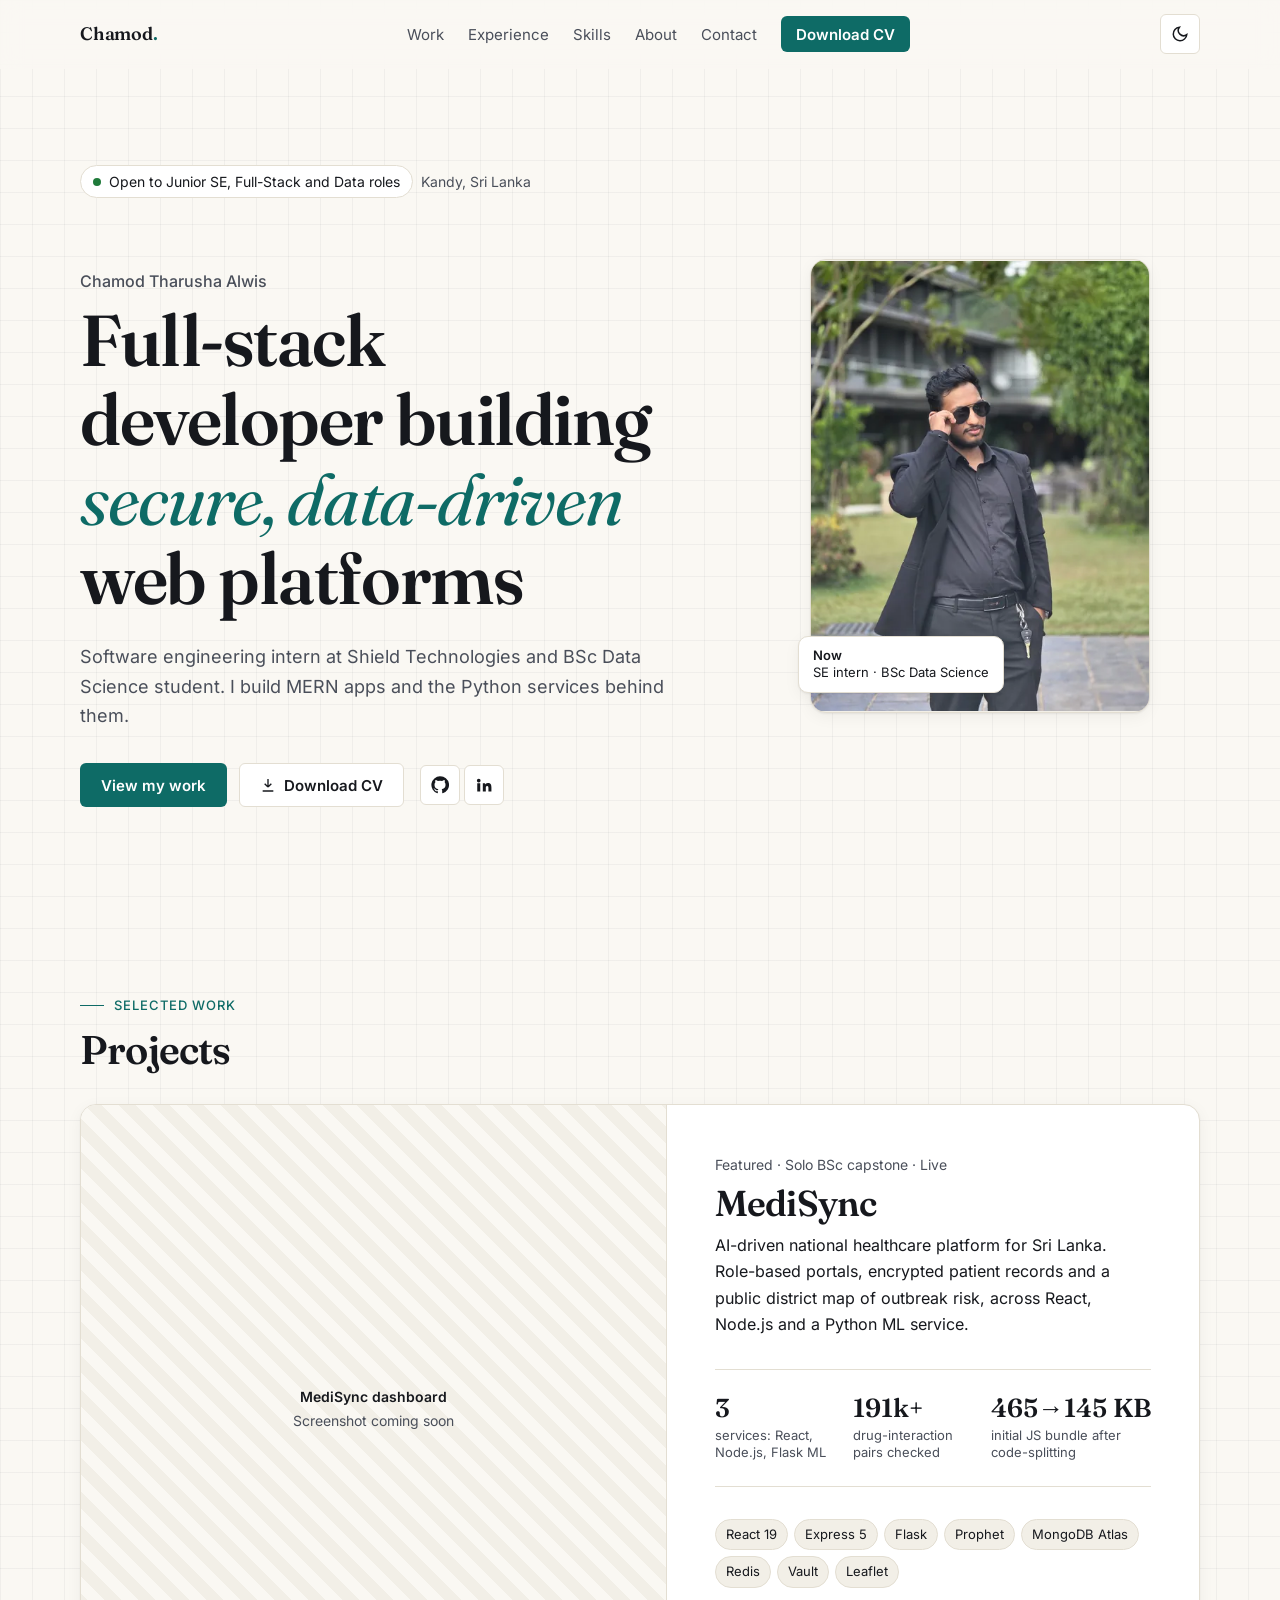
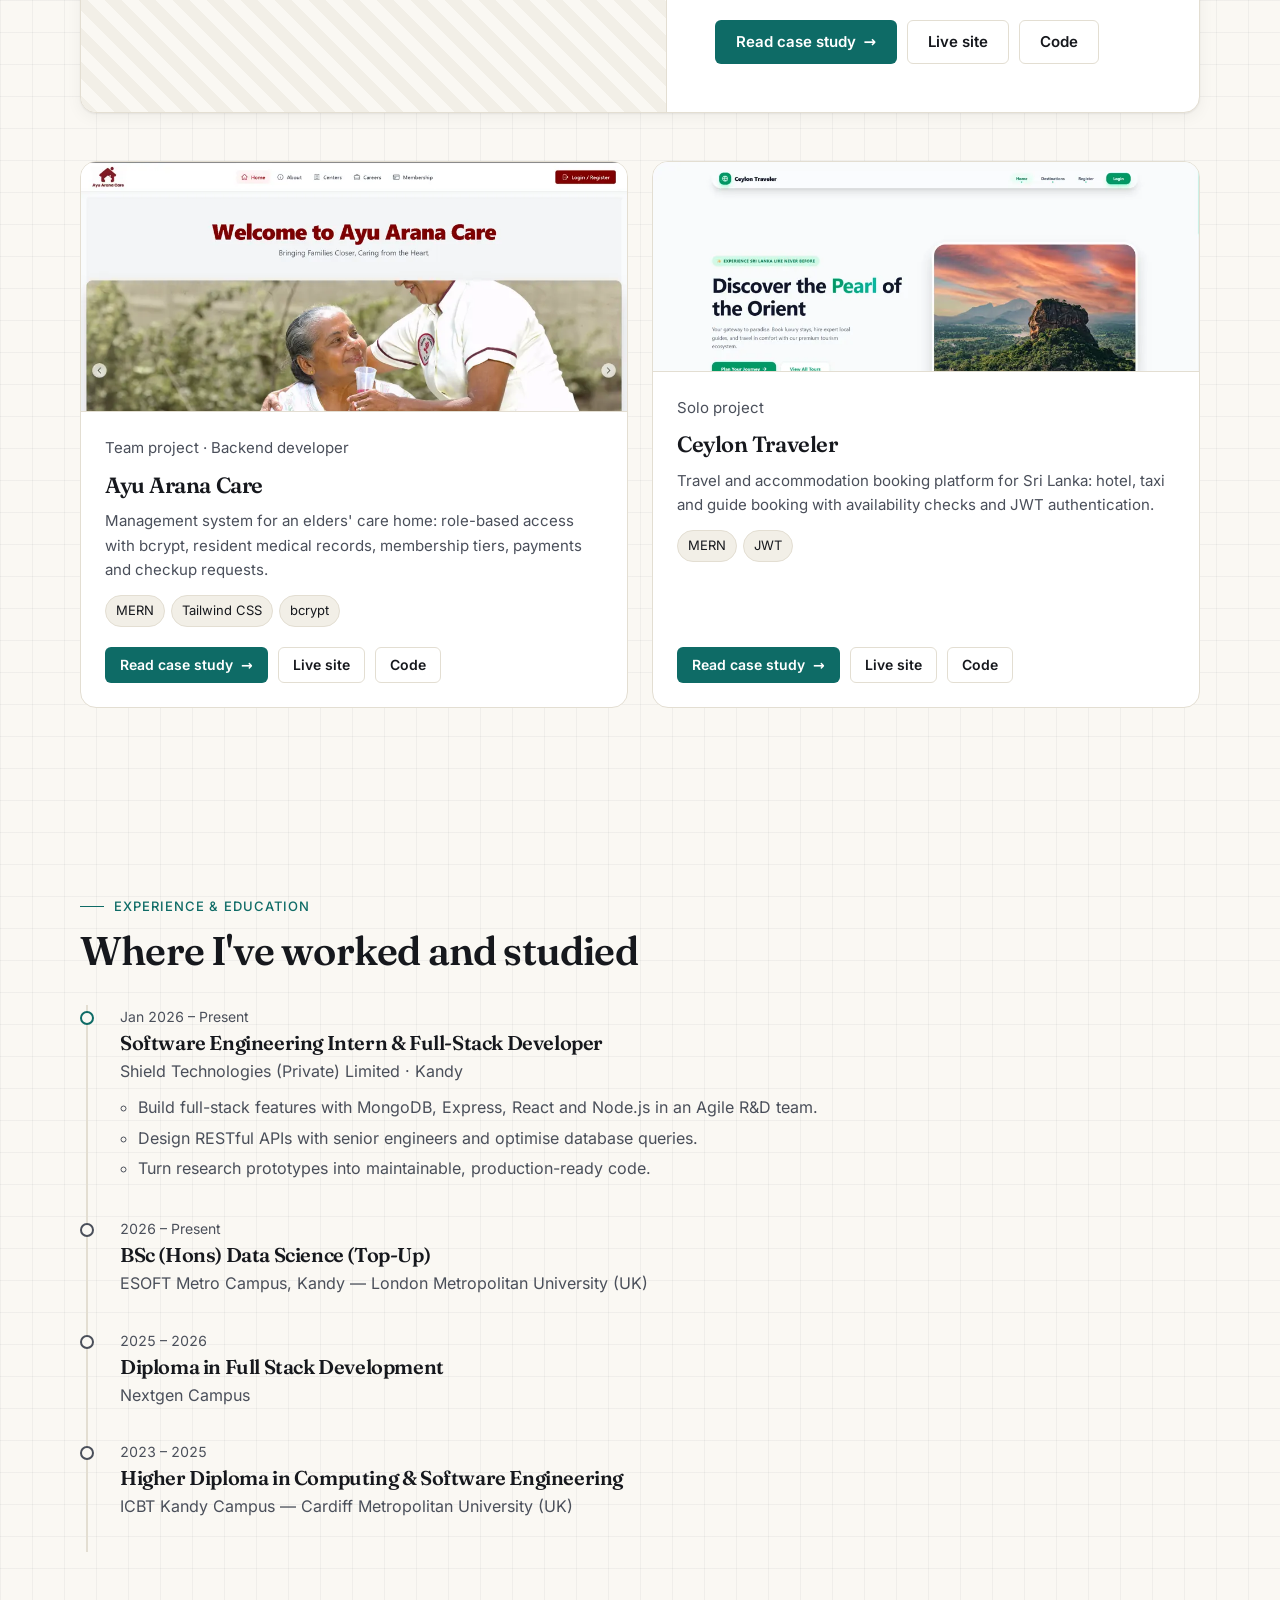
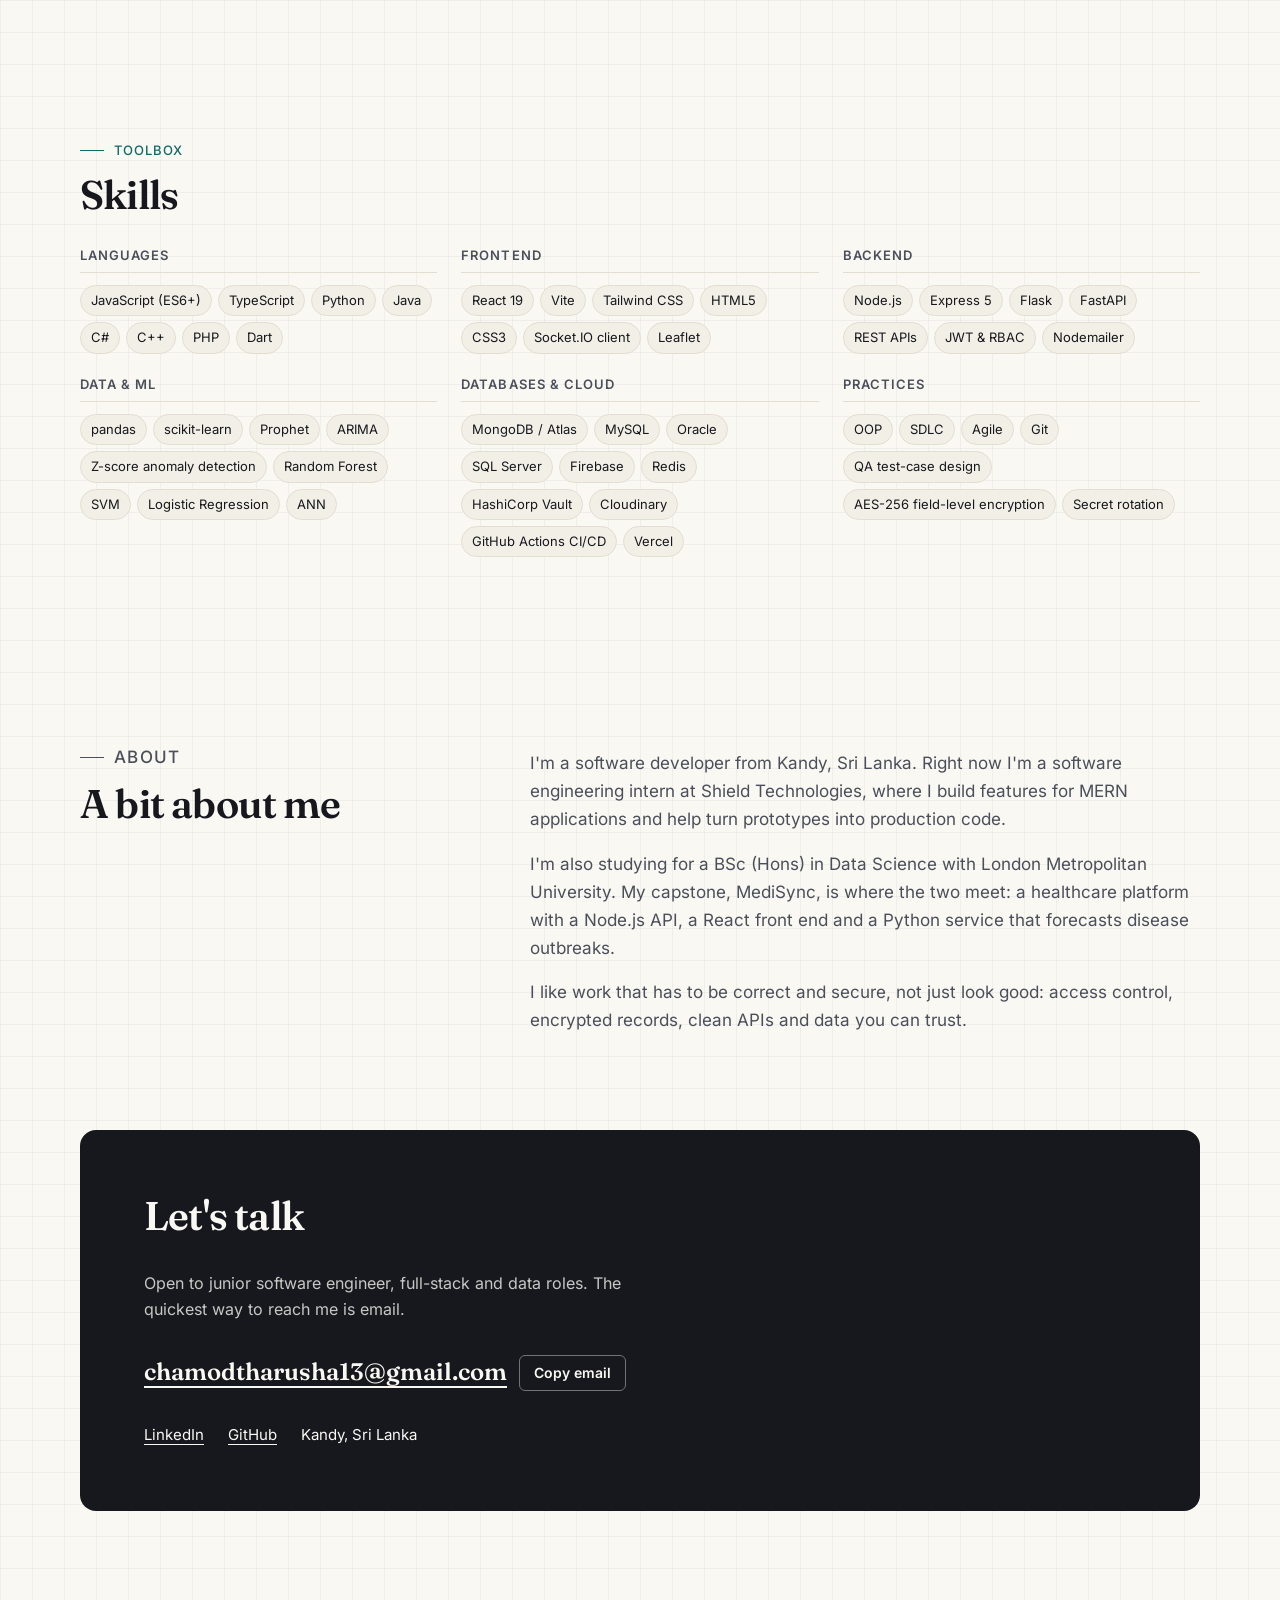
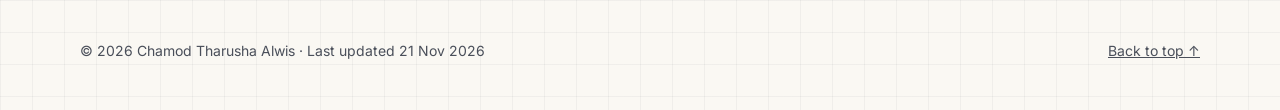
==== commit 466c59e4: "Use new Ceylon Traveler screenshot with the rating badge cropped out Co-Authored-By: Claude Opus 5.5" ====
--- a/index.html
+++ b/index.html
@@ -114,7 +114,7 @@
           </div>
         </article>
         <article class="card reveal" data-cat="full-stack">
-          <!-- [[FILL: Ceylon Traveler screenshot with the rating badge cropped out]] --><div class="shot-ph " role="img" aria-label="Ceylon Traveler booking page (screenshot coming soon)"><div><b>Ceylon Traveler booking page</b>Screenshot coming soon</div></div>
+          <img src="assets/img/ceylon-traveler-960.webp" srcset="assets/img/ceylon-traveler-480.webp 480w, assets/img/ceylon-traveler-960.webp 960w" sizes="(min-width: 768px) 540px, 100vw" width="960" height="367" loading="lazy" decoding="async" alt="Ceylon Traveler home page: Discover the Pearl of the Orient, with a photo of Sigiriya">
           <div class="card-body">
             <p class="meta">Solo project</p>
             <h3>Ceylon Traveler</h3>
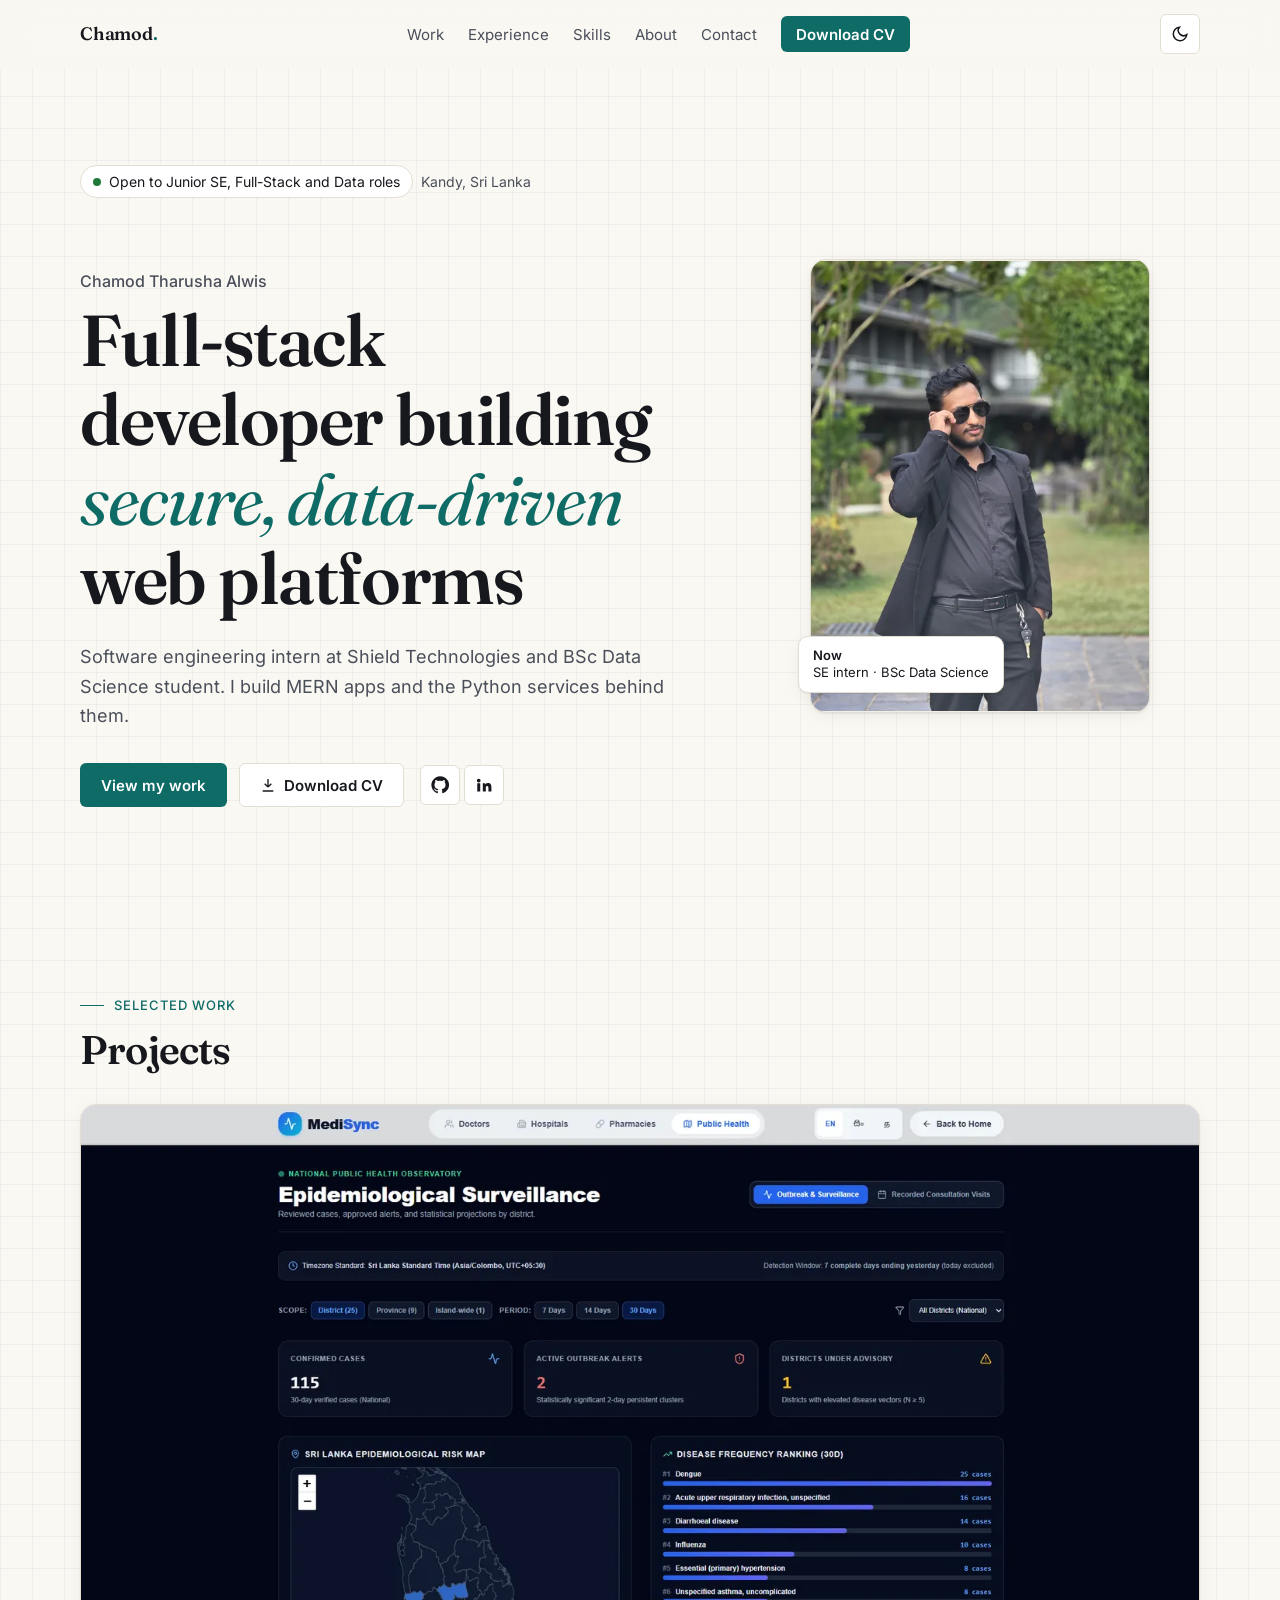
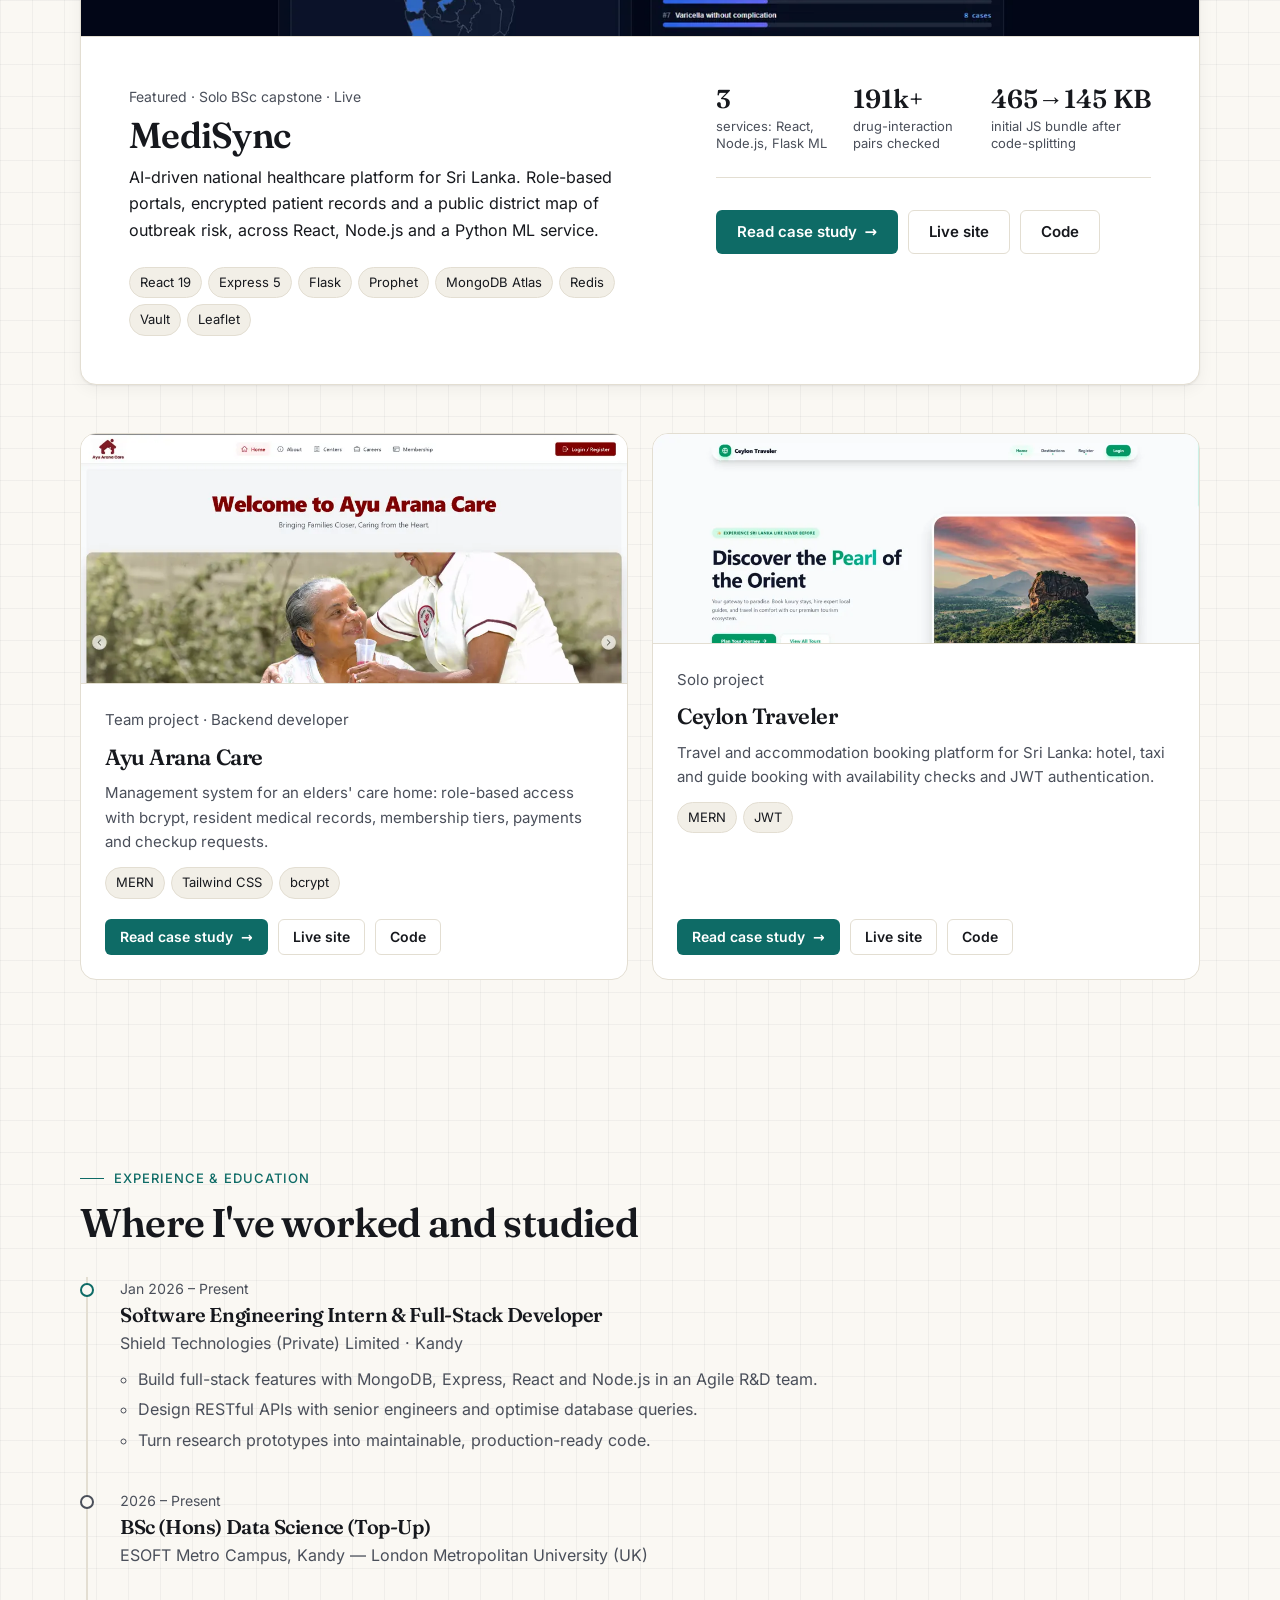
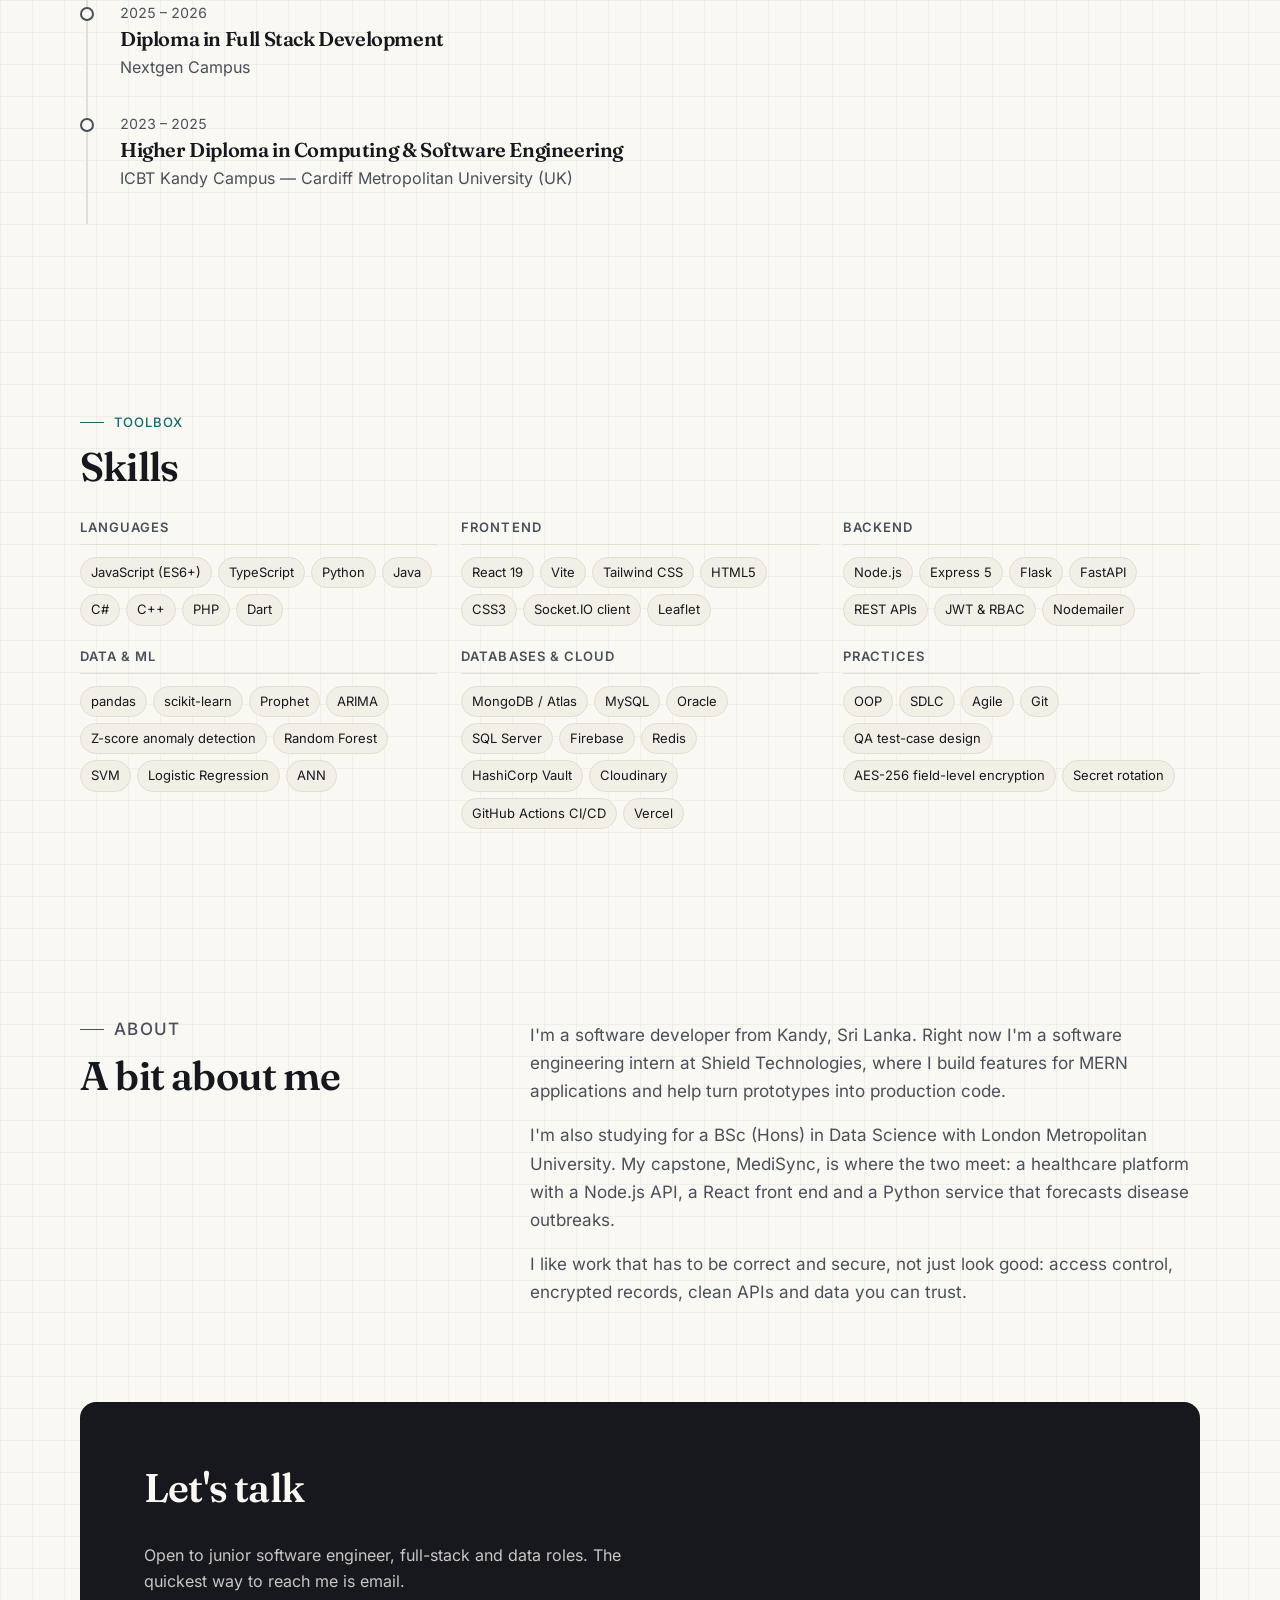
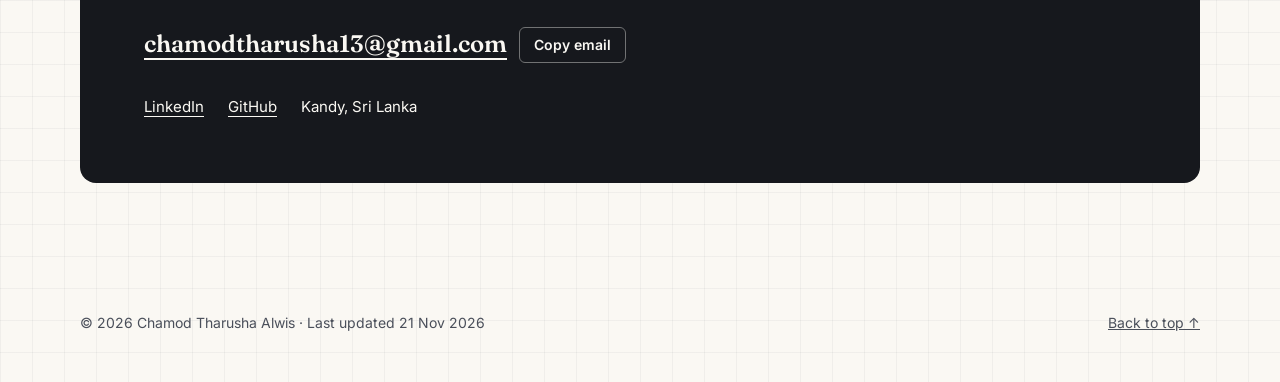
==== commit ea0d8a51: "Add MediSync screenshots to the home card and case study - Public health page, landing page and doct" ====
--- a/index.html
+++ b/index.html
@@ -87,16 +87,20 @@
       <p class="eyebrow">Selected work</p>
       <h2 id="work-h">Projects</h2>
       <article class="featured reveal" aria-labelledby="f-h">
-        <!-- [[FILL: dashboard screenshot]] --><div class="shot-ph " role="img" aria-label="MediSync dashboard (screenshot coming soon)"><div><b>MediSync dashboard</b>Screenshot coming soon</div></div>
+        <div class="featured-media"><img src="assets/img/medisync-public-health-960.webp" srcset="assets/img/medisync-public-health-480.webp 480w, assets/img/medisync-public-health-960.webp 960w, assets/img/medisync-public-health-1440.webp 1440w" sizes="(min-width: 1180px) 1120px, 100vw" width="1440" height="684" loading="lazy" decoding="async" alt="MediSync public health page: epidemiological surveillance dashboard with case and alert counts, a Sri Lanka district risk map and a disease frequency ranking"></div>
         <div class="featured-body">
-          <p class="meta">Featured · Solo BSc capstone · Live</p>
-          <h3 id="f-h">MediSync</h3>
-          <p>AI-driven national healthcare platform for Sri Lanka. Role-based portals, encrypted patient records and a public district map of outbreak risk, across React, Node.js and a Python ML service.</p>
-          <dl class="stats"><div class="stat"><dt class="sr-only">services: React, Node.js, Flask ML</dt><dd><b>3</b><span>services: React, Node.js, Flask ML</span></dd></div><div class="stat"><dt class="sr-only">drug-interaction pairs checked</dt><dd><b>191k+</b><span>drug-interaction pairs checked</span></dd></div><div class="stat"><dt class="sr-only">initial JS bundle after code-splitting</dt><dd><b>465→145 KB</b><span>initial JS bundle after code-splitting</span></dd></div></dl>
-          <ul class="chips"><li class="chip">React 19</li><li class="chip">Express 5</li><li class="chip">Flask</li><li class="chip">Prophet</li><li class="chip">MongoDB Atlas</li><li class="chip">Redis</li><li class="chip">Vault</li><li class="chip">Leaflet</li></ul>
-          <div class="actions"><a class="btn btn-primary" href="projects/medisync.html">Read case study <span aria-hidden="true">→</span></a>
+          <div class="fb-text">
+            <p class="meta">Featured · Solo BSc capstone · Live</p>
+            <h3 id="f-h">MediSync</h3>
+            <p>AI-driven national healthcare platform for Sri Lanka. Role-based portals, encrypted patient records and a public district map of outbreak risk, across React, Node.js and a Python ML service.</p>
+            <ul class="chips"><li class="chip">React 19</li><li class="chip">Express 5</li><li class="chip">Flask</li><li class="chip">Prophet</li><li class="chip">MongoDB Atlas</li><li class="chip">Redis</li><li class="chip">Vault</li><li class="chip">Leaflet</li></ul>
+          </div>
+          <div class="fb-facts">
+            <dl class="stats"><div class="stat"><dt class="sr-only">services: React, Node.js, Flask ML</dt><dd><b>3</b><span>services: React, Node.js, Flask ML</span></dd></div><div class="stat"><dt class="sr-only">drug-interaction pairs checked</dt><dd><b>191k+</b><span>drug-interaction pairs checked</span></dd></div><div class="stat"><dt class="sr-only">initial JS bundle after code-splitting</dt><dd><b>465→145 KB</b><span>initial JS bundle after code-splitting</span></dd></div></dl>
+            <div class="actions"><a class="btn btn-primary" href="projects/medisync.html">Read case study <span aria-hidden="true">→</span></a>
 <a class="btn btn-ghost" href="https://medisync.chamodtharusha.com.lk/" target="_blank" rel="noopener">Live site<span class="sr-only"> (opens in new tab)</span></a>
 <a class="btn btn-ghost" href="https://github.com/Chamod-Tharusha-Alwis/MediSync" target="_blank" rel="noopener">Code<span class="sr-only"> (opens in new tab)</span></a></div>
+          </div>
         </div>
       </article>
       <div class="spacer"></div>
--- a/assets/css/site.css
+++ b/assets/css/site.css
@@ -108,7 +108,6 @@
 
 /* Featured */
 .featured { background: var(--surface); border: 1px solid var(--line); border-radius: var(--r-lg); overflow: hidden; box-shadow: var(--shadow); display: grid; }
-@media (min-width: 960px) { .featured { grid-template-columns: 1.1fr 1fr; } }
 .shot-ph { aspect-ratio: 16/10; background: repeating-linear-gradient(45deg, var(--surface-2) 0 12px, var(--bg) 12px 24px); display: grid; place-items: center; text-align: center; color: var(--ink-2); font-size: .875rem; padding: var(--s3); border-bottom: 1px solid var(--line); }
 .shot-ph b { display: block; color: var(--ink); font-weight: 600; }
 @media (min-width: 960px) { .featured .shot-ph { aspect-ratio: auto; height: 100%; border-bottom: 0; border-right: 1px solid var(--line); } }
@@ -239,3 +238,9 @@
 html:not(.js) .nav-links { display: flex; flex-wrap: wrap; gap: 4px 16px; }
 @media (max-width: 400px) { .stat b { font-size: 1rem; } .stat span { font-size: .75rem; } .stats { gap: 12px; } }
 .prose .more { margin-top: var(--s3); }
+.featured-media { border-bottom: 1px solid var(--line); }
+.featured-media img { width: 100%; height: auto; }
+.featured-body .fb-text .chips { margin-top: var(--s3); }
+.featured-body .fb-facts .stats { margin-top: 0; }
+@media (min-width: 960px) { .featured-body { display: grid; grid-template-columns: 1.2fr 1fr; gap: var(--s6); align-items: start; } .featured-body .fb-facts .stats { border-top: 0; padding-top: 0; } }
+.shots img { width: 100%; height: auto; }
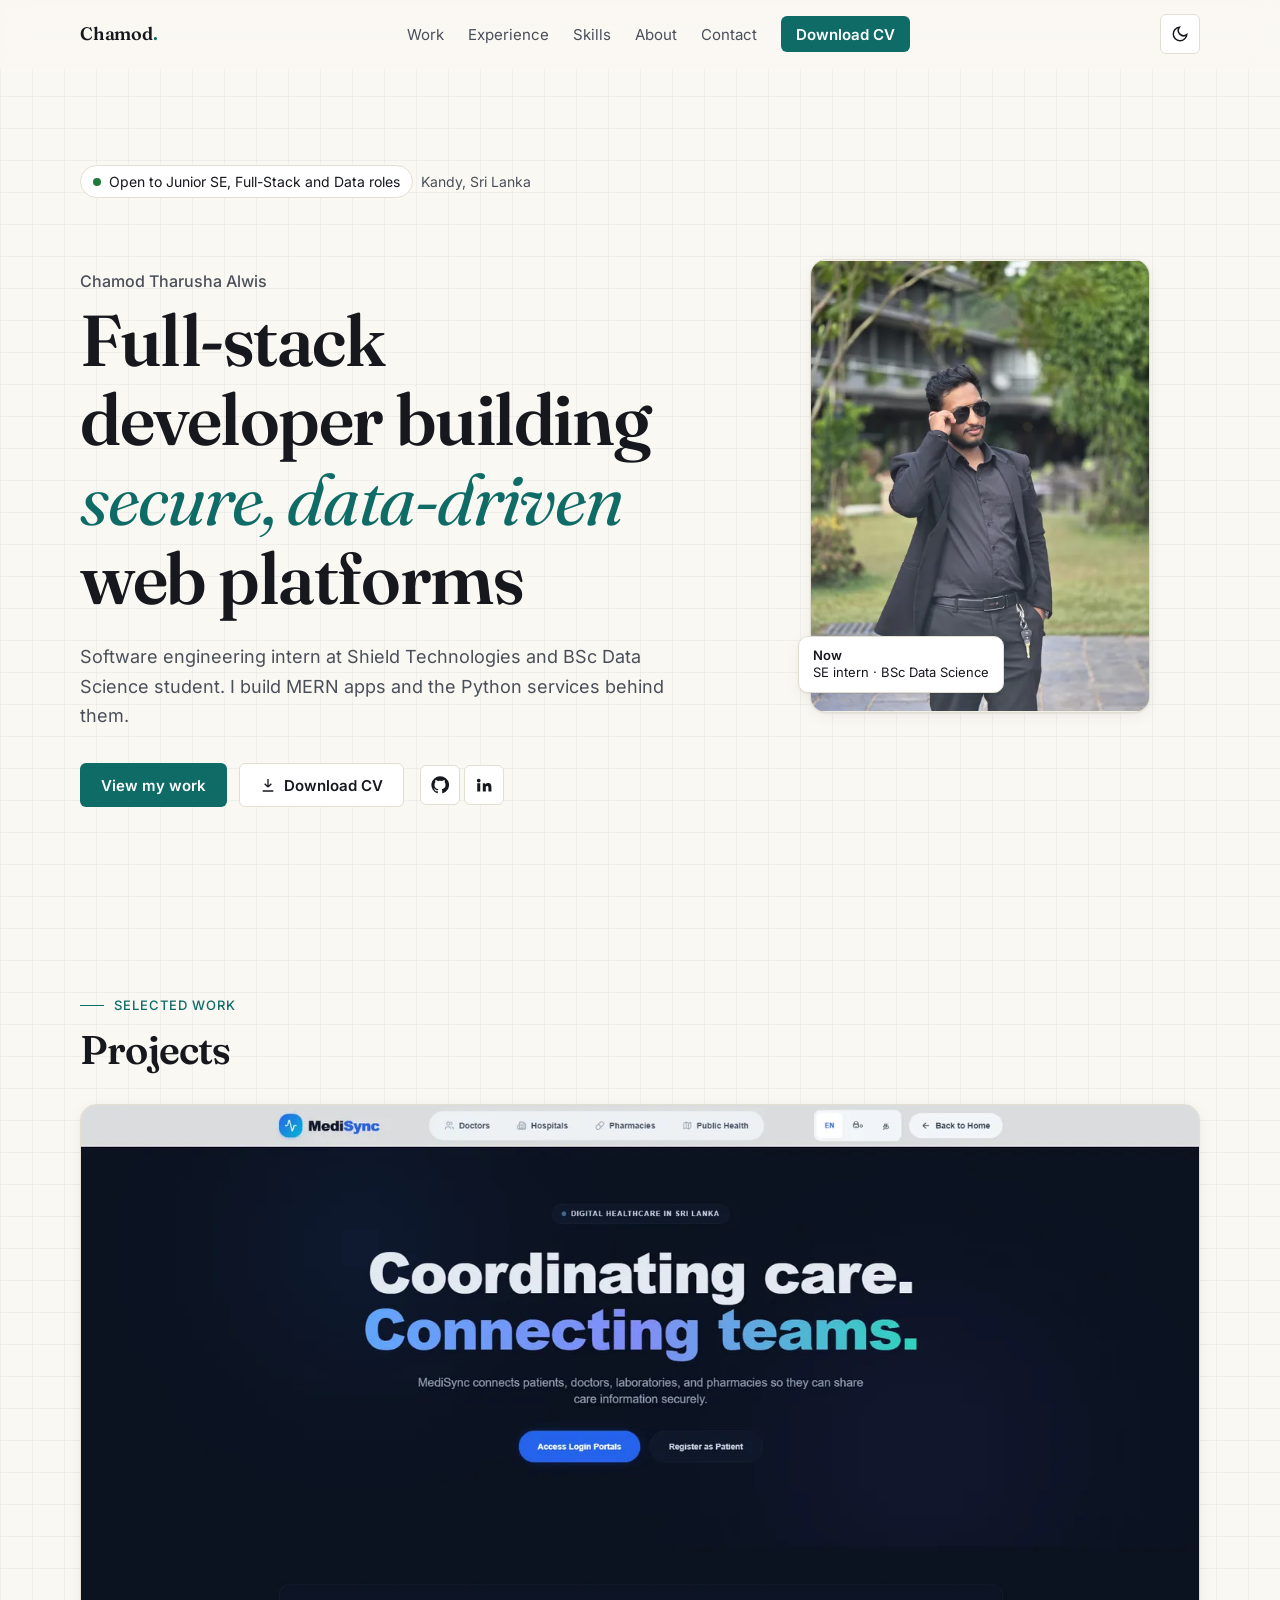
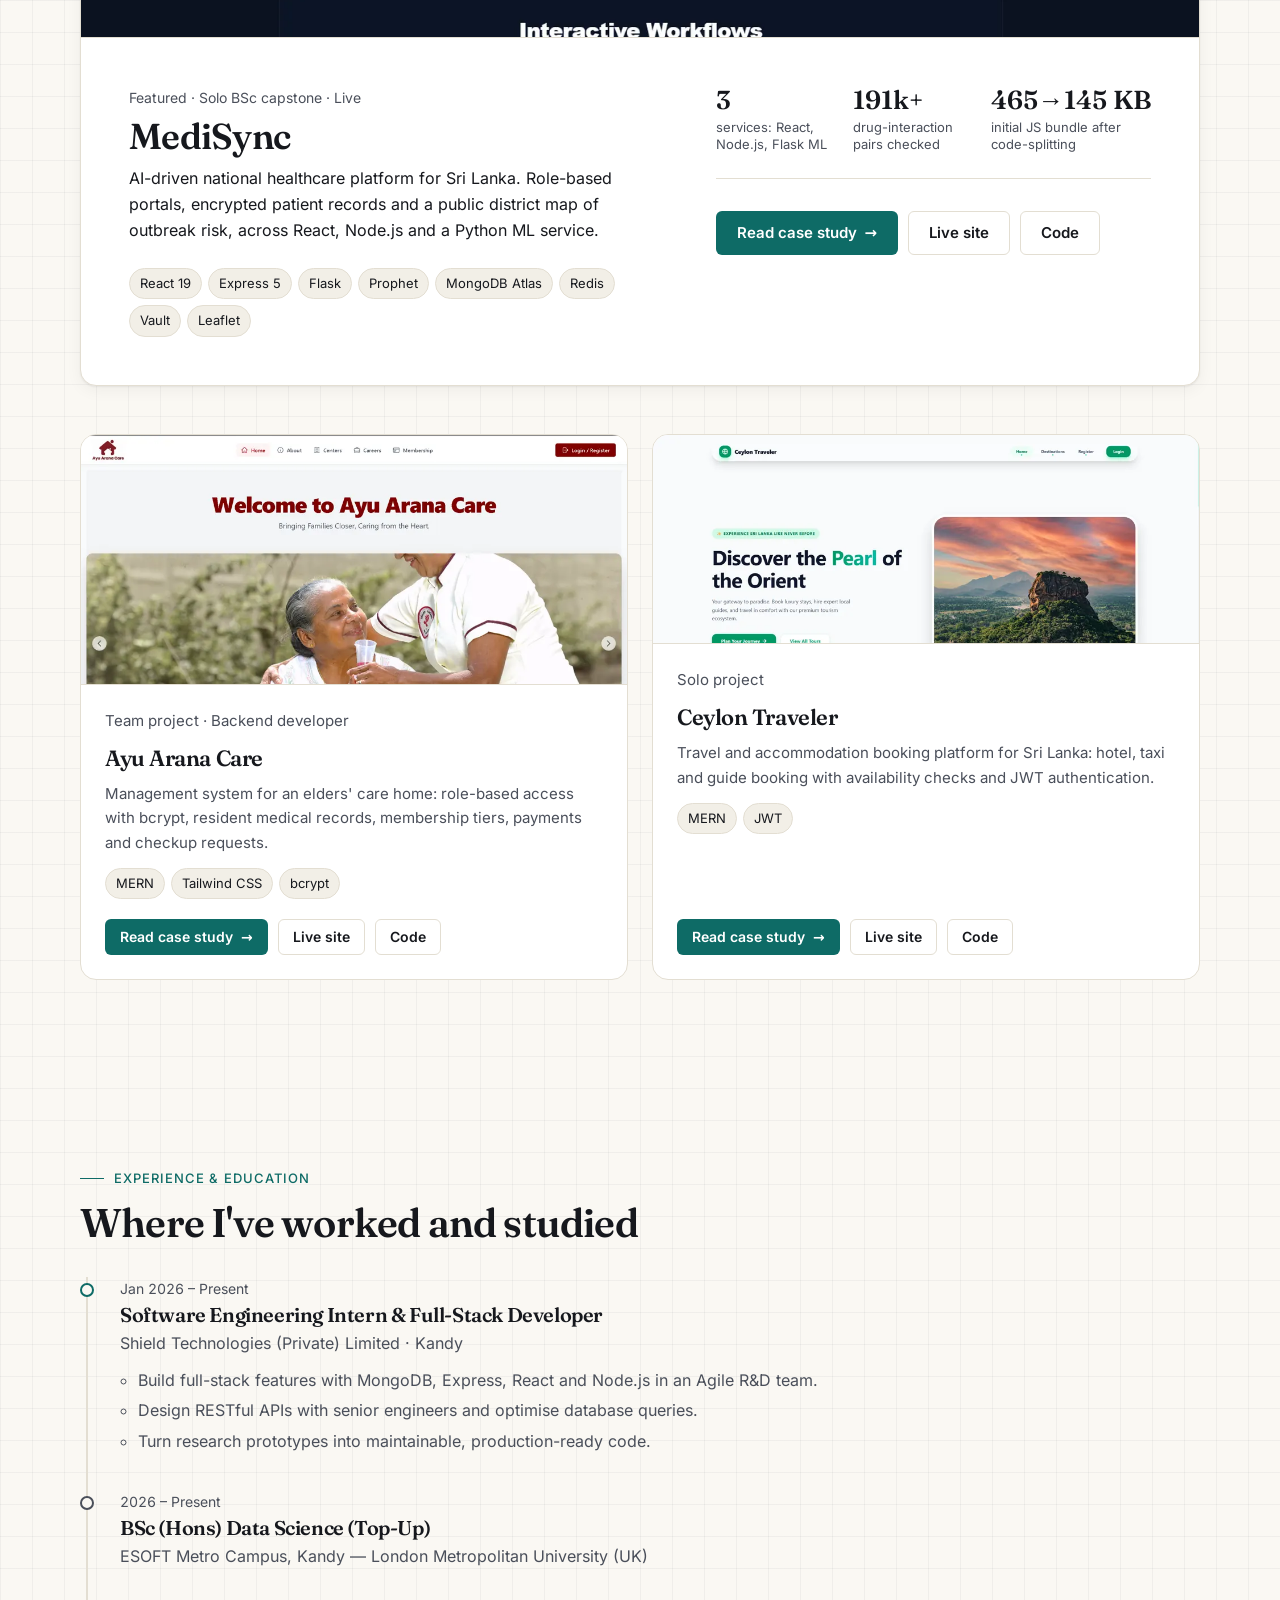
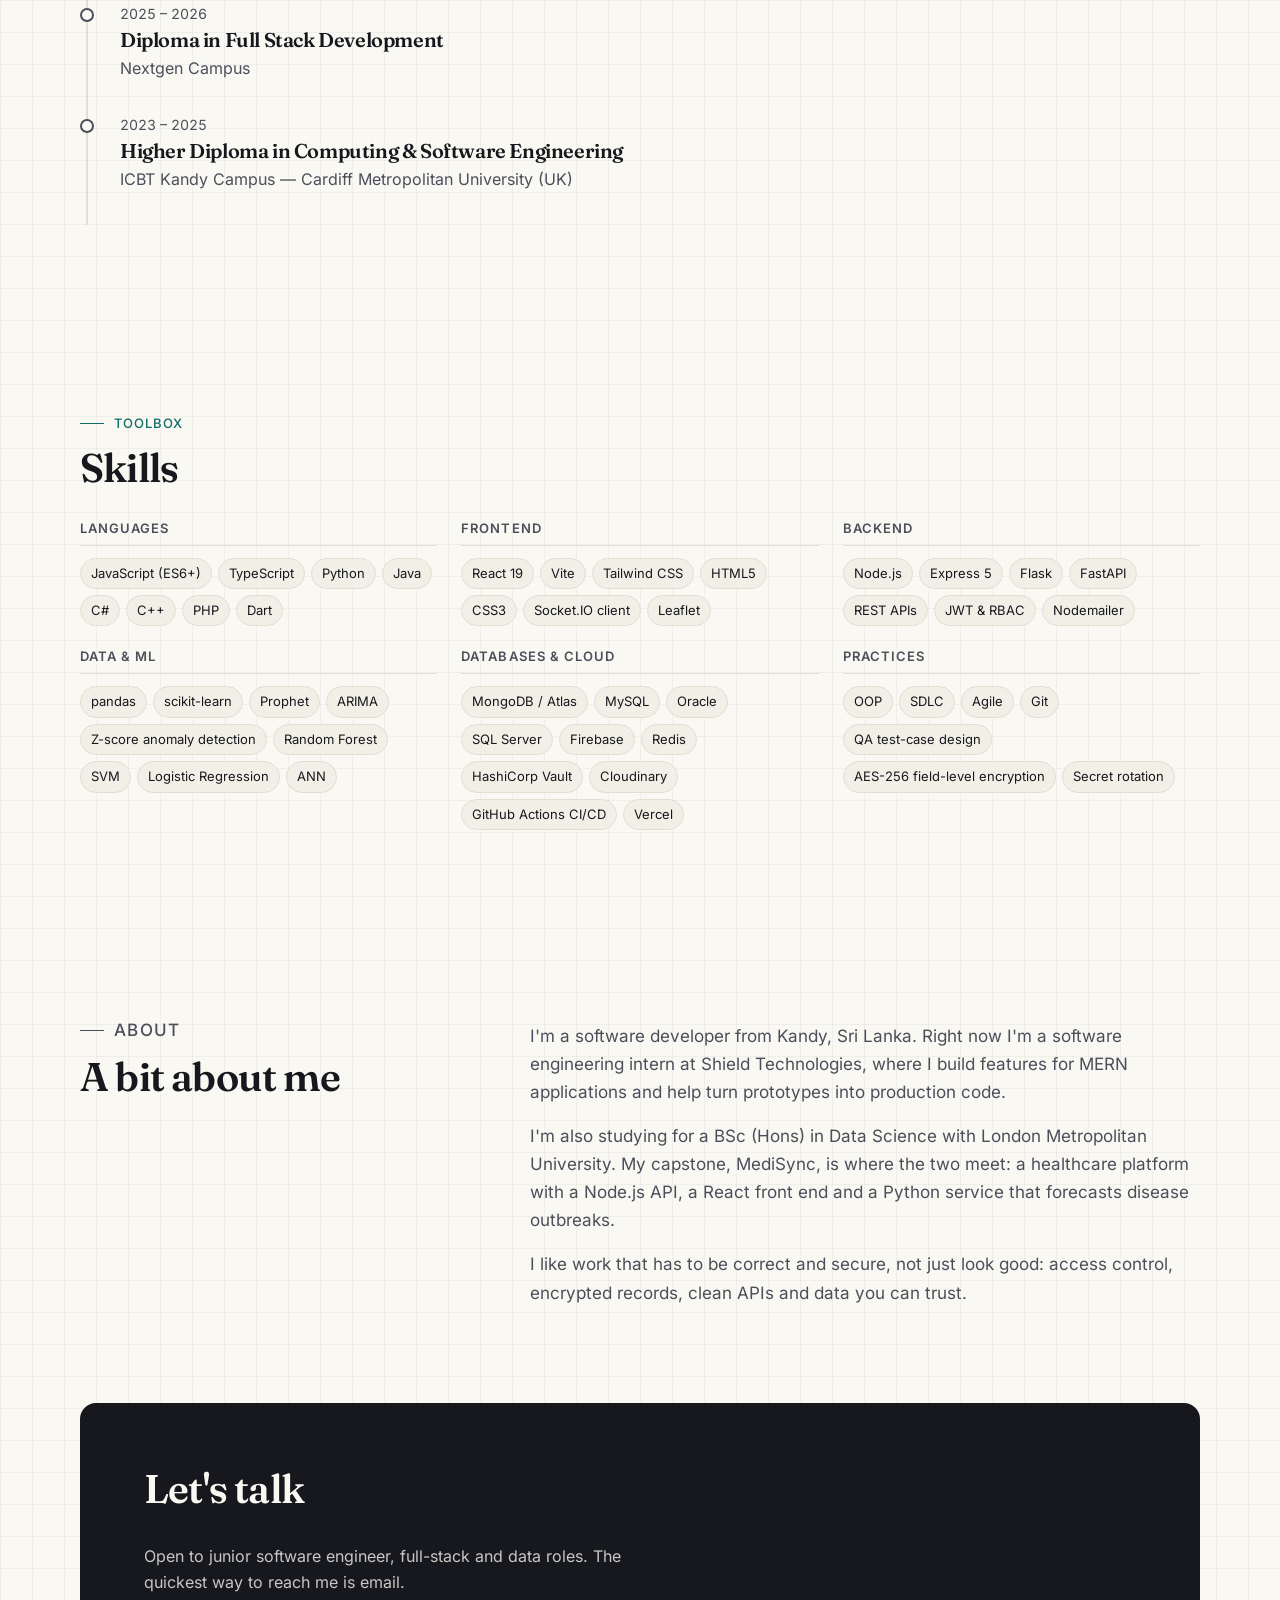
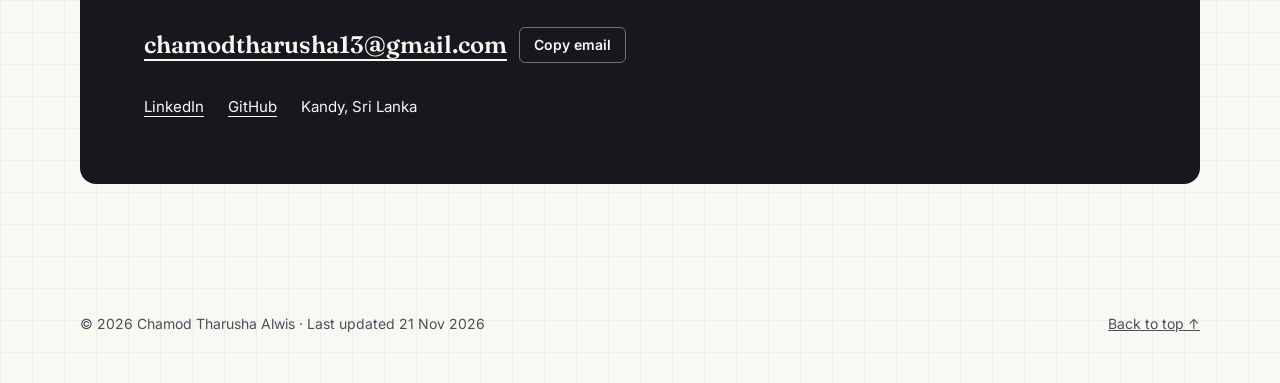
==== commit e023b4c3: "Make the MediSync landing page the main image - Landing page on the home featured card and the case-" ====
--- a/index.html
+++ b/index.html
@@ -87,7 +87,7 @@
       <p class="eyebrow">Selected work</p>
       <h2 id="work-h">Projects</h2>
       <article class="featured reveal" aria-labelledby="f-h">
-        <div class="featured-media"><img src="assets/img/medisync-public-health-960.webp" srcset="assets/img/medisync-public-health-480.webp 480w, assets/img/medisync-public-health-960.webp 960w, assets/img/medisync-public-health-1440.webp 1440w" sizes="(min-width: 1180px) 1120px, 100vw" width="1440" height="684" loading="lazy" decoding="async" alt="MediSync public health page: epidemiological surveillance dashboard with case and alert counts, a Sri Lanka district risk map and a disease frequency ranking"></div>
+        <div class="featured-media"><img src="assets/img/medisync-landing-960.webp" srcset="assets/img/medisync-landing-480.webp 480w, assets/img/medisync-landing-960.webp 960w, assets/img/medisync-landing-1440.webp 1440w" sizes="(min-width: 1180px) 1120px, 100vw" width="1440" height="685" loading="lazy" decoding="async" alt="MediSync landing page with the headline “Coordinating care. Connecting teams.” and buttons to access the login portals or register as a patient"></div>
         <div class="featured-body">
           <div class="fb-text">
             <p class="meta">Featured · Solo BSc capstone · Live</p>
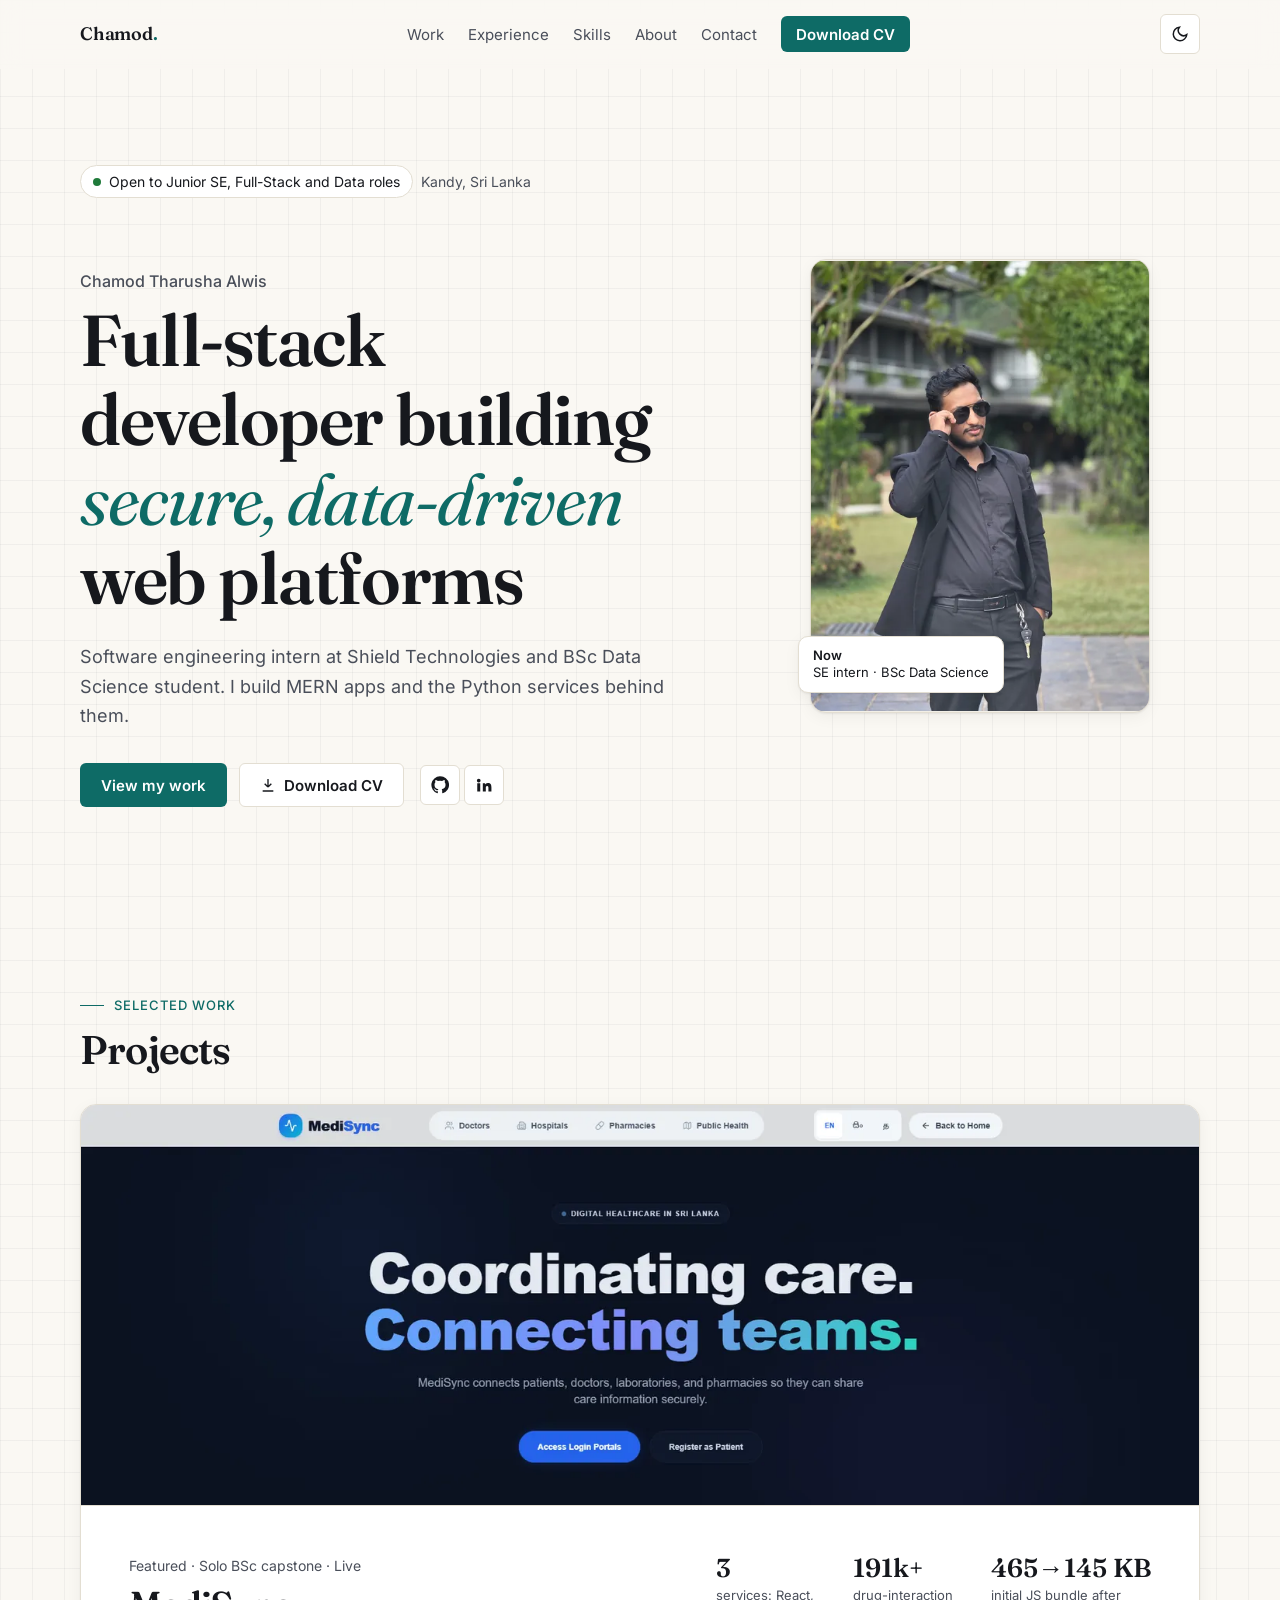
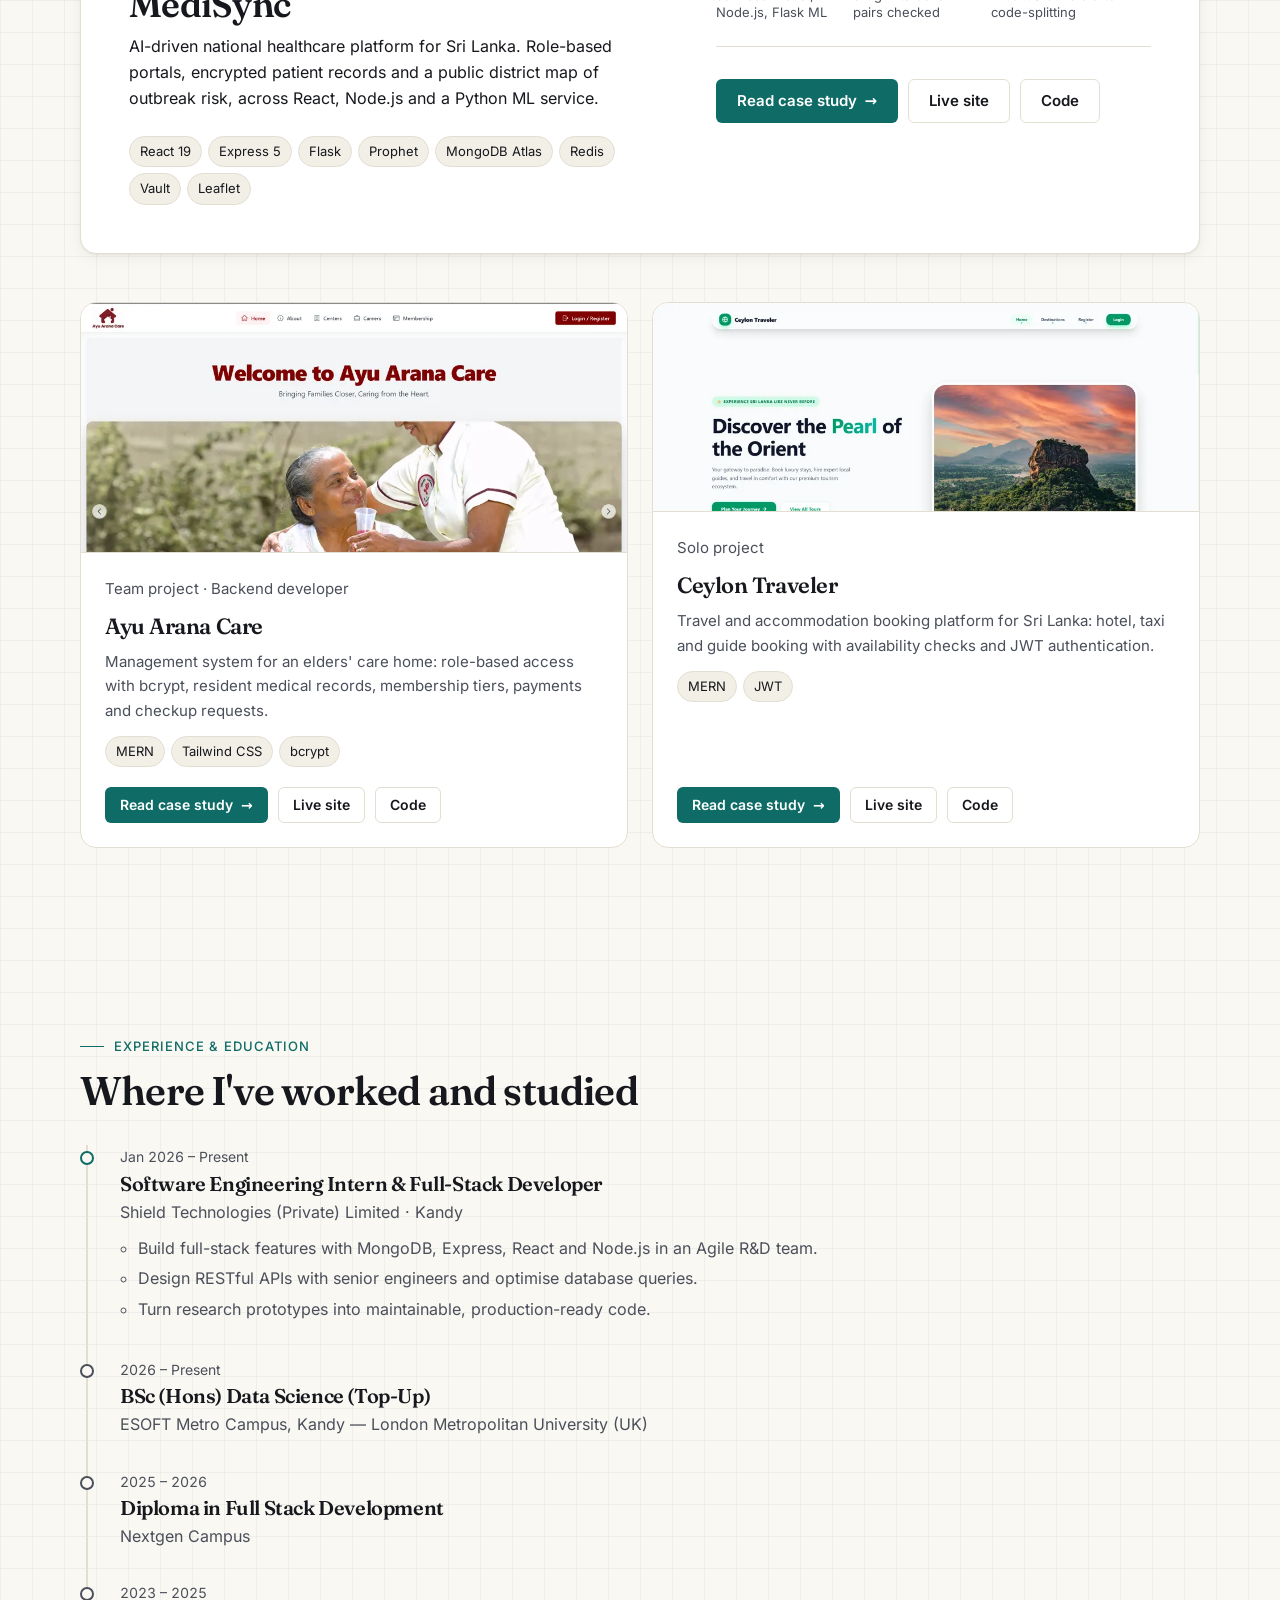
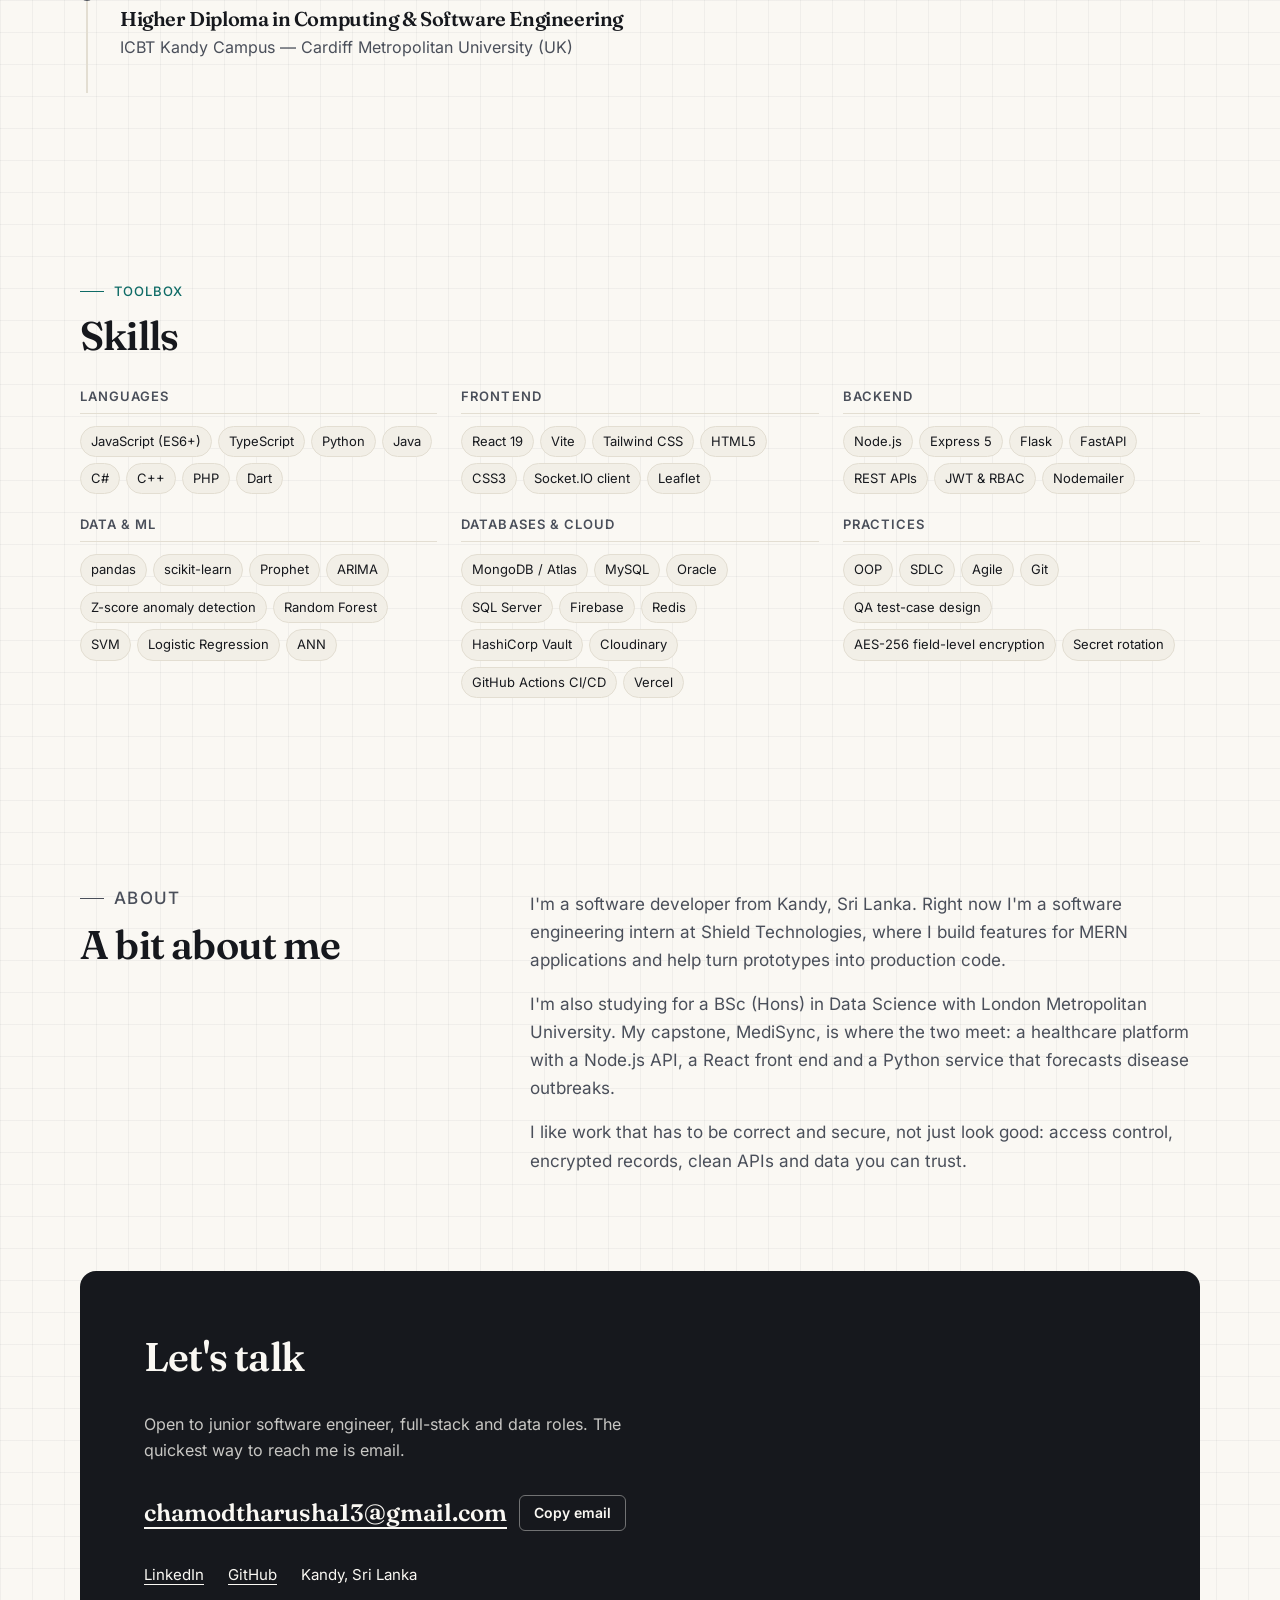
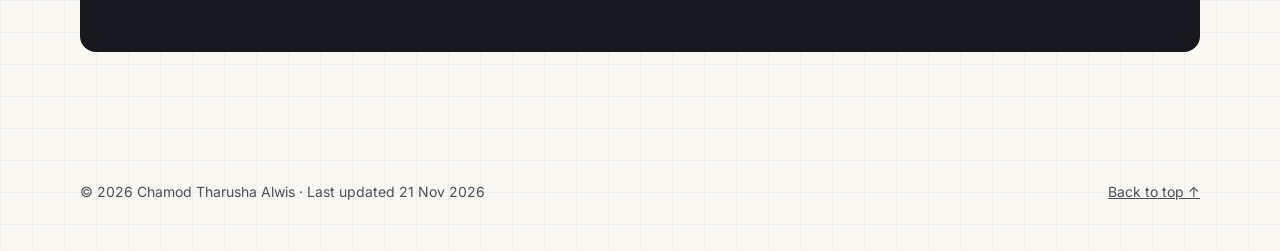
==== commit 78b1ebae: "Add content-hash cache-busting and fix the MediSync featured card - Build appends ?v=<sha256> to eve" ====
--- a/index.html
+++ b/index.html
@@ -14,25 +14,25 @@
 <meta property="og:title" content="Chamod Tharusha Alwis — Full-Stack Developer, Kandy">
 <meta property="og:description" content="Full-stack developer in Kandy, Sri Lanka building secure, data-driven web apps with MERN, Python and Flask. Open to junior SE and data roles.">
 <meta property="og:url" content="https://www.chamodtharusha.com.lk/">
-<meta property="og:image" content="https://www.chamodtharusha.com.lk/assets/img/og-image.jpg">
+<meta property="og:image" content="https://www.chamodtharusha.com.lk/assets/img/og-image.jpg?v=1982265dd5">
 <meta property="og:image:width" content="1200">
 <meta property="og:image:height" content="630">
 <meta property="og:image:alt" content="Chamod Tharusha Alwis — Full-stack developer building secure, data-driven web platforms">
 <meta name="twitter:card" content="summary_large_image">
 <meta name="twitter:title" content="Chamod Tharusha Alwis — Full-Stack Developer, Kandy">
 <meta name="twitter:description" content="Full-stack developer in Kandy, Sri Lanka building secure, data-driven web apps with MERN, Python and Flask. Open to junior SE and data roles.">
-<meta name="twitter:image" content="https://www.chamodtharusha.com.lk/assets/img/og-image.jpg">
+<meta name="twitter:image" content="https://www.chamodtharusha.com.lk/assets/img/og-image.jpg?v=1982265dd5">
 <link rel="icon" href="favicon.ico" sizes="32x32">
-<link rel="icon" href="assets/img/favicon.svg" type="image/svg+xml">
-<link rel="apple-touch-icon" href="assets/img/apple-touch-icon.png">
-<link rel="preload" href="assets/fonts/inter-normal-400-600-latin.woff2" as="font" type="font/woff2" crossorigin>
-<link rel="preload" href="assets/fonts/fraunces-normal-600-latin.woff2" as="font" type="font/woff2" crossorigin>
-<link rel="preload" href="assets/fonts/fraunces-italic-400-latin.woff2" as="font" type="font/woff2" crossorigin>
+<link rel="icon" href="assets/img/favicon.svg?v=ffc416da4d" type="image/svg+xml">
+<link rel="apple-touch-icon" href="assets/img/apple-touch-icon.png?v=759fc15ee1">
+<link rel="preload" href="assets/fonts/inter-normal-400-600-latin.woff2?v=3100e775e8" as="font" type="font/woff2" crossorigin>
+<link rel="preload" href="assets/fonts/fraunces-normal-600-latin.woff2?v=170a928c70" as="font" type="font/woff2" crossorigin>
+<link rel="preload" href="assets/fonts/fraunces-italic-400-latin.woff2?v=f51349995e" as="font" type="font/woff2" crossorigin>
 <script>try{var t=localStorage.getItem('theme');if(t==='light'||t==='dark')document.documentElement.dataset.theme=t}catch(e){}document.documentElement.classList.add('js')</script>
-<link rel="stylesheet" href="assets/css/site.css">
-<script src="assets/js/main.js" type="module"></script>
-<link rel="preload" as="image" href="assets/img/profile-full-480.webp" type="image/webp">
-<script type="application/ld+json">{"@context":"https://schema.org","@type":"Person","name":"Chamod Tharusha Alwis","url":"https://www.chamodtharusha.com.lk/","image":"https://www.chamodtharusha.com.lk/assets/img/profile-full-480.webp","jobTitle":"Software Engineering Intern & Full-Stack Developer","email":"mailto:chamodtharusha13@gmail.com","worksFor":{"@type":"Organization","name":"Shield Technologies (Private) Limited"},"address":{"@type":"PostalAddress","addressLocality":"Kandy","addressCountry":"LK"},"alumniOf":[{"@type":"EducationalOrganization","name":"ESOFT Metro Campus, Kandy"},{"@type":"EducationalOrganization","name":"Nextgen Campus"},{"@type":"EducationalOrganization","name":"ICBT Kandy Campus"}],"sameAs":["https://github.com/Chamod-Tharusha-Alwis","https://www.linkedin.com/in/chamod-alwis"],"knowsAbout":["Full-stack development","MERN stack","Data science","Machine learning"]}</script>
+<link rel="stylesheet" href="assets/css/site.css?v=affeae69e6">
+<script src="assets/js/main.js?v=02dbbd3713" type="module"></script>
+<link rel="preload" as="image" href="assets/img/profile-full-480.webp?v=8108035d7a" imagesrcset="assets/img/profile-full-480.webp?v=8108035d7a 480w, assets/img/profile-full-720.webp?v=e606c85e7d 720w" imagesizes="(min-width: 880px) 340px, 220px" type="image/webp">
+<script type="application/ld+json">{"@context":"https://schema.org","@type":"Person","name":"Chamod Tharusha Alwis","url":"https://www.chamodtharusha.com.lk/","image":"https://www.chamodtharusha.com.lk/assets/img/profile-full-480.webp?v=8108035d7a","jobTitle":"Software Engineering Intern & Full-Stack Developer","email":"mailto:chamodtharusha13@gmail.com","worksFor":{"@type":"Organization","name":"Shield Technologies (Private) Limited"},"address":{"@type":"PostalAddress","addressLocality":"Kandy","addressCountry":"LK"},"alumniOf":[{"@type":"EducationalOrganization","name":"ESOFT Metro Campus, Kandy"},{"@type":"EducationalOrganization","name":"Nextgen Campus"},{"@type":"EducationalOrganization","name":"ICBT Kandy Campus"}],"sameAs":["https://github.com/Chamod-Tharusha-Alwis","https://www.linkedin.com/in/chamod-alwis"],"knowsAbout":["Full-stack development","MERN stack","Data science","Machine learning"]}</script>
 </head>
 <body>
 <a class="skip" href="#main">Skip to content</a>
@@ -76,7 +76,7 @@
         </div>
       </div>
       <figure class="portrait">
-        <img src="assets/img/profile-full-480.webp" srcset="assets/img/profile-full-480.webp 480w, assets/img/profile-full-720.webp 720w" sizes="(min-width: 880px) 340px, 220px" width="480" height="640" fetchpriority="high" alt="Chamod Tharusha Alwis standing outdoors in a dark blazer">
+        <img src="assets/img/profile-full-480.webp?v=8108035d7a" srcset="assets/img/profile-full-480.webp?v=8108035d7a 480w, assets/img/profile-full-720.webp?v=e606c85e7d 720w" sizes="(min-width: 880px) 340px, 220px" width="480" height="640" fetchpriority="high" alt="Chamod Tharusha Alwis standing outdoors in a dark blazer">
         <figcaption><b>Now</b>SE intern · BSc Data Science</figcaption>
       </figure>
     </div>
@@ -87,7 +87,7 @@
       <p class="eyebrow">Selected work</p>
       <h2 id="work-h">Projects</h2>
       <article class="featured reveal" aria-labelledby="f-h">
-        <div class="featured-media"><img src="assets/img/medisync-landing-960.webp" srcset="assets/img/medisync-landing-480.webp 480w, assets/img/medisync-landing-960.webp 960w, assets/img/medisync-landing-1440.webp 1440w" sizes="(min-width: 1180px) 1120px, 100vw" width="1440" height="685" loading="lazy" decoding="async" alt="MediSync landing page with the headline “Coordinating care. Connecting teams.” and buttons to access the login portals or register as a patient"></div>
+        <div class="featured-media"><img src="assets/img/medisync-landing-960.webp?v=4273c2687d" srcset="assets/img/medisync-landing-480.webp?v=72bd698bc6 480w, assets/img/medisync-landing-960.webp?v=4273c2687d 960w, assets/img/medisync-landing-1440.webp?v=8b5d0385e6 1440w" sizes="(min-width: 1180px) 1120px, 100vw" width="1440" height="515" loading="lazy" decoding="async" alt="MediSync landing page with the headline “Coordinating care. Connecting teams.” and buttons to access the login portals or register as a patient"></div>
         <div class="featured-body">
           <div class="fb-text">
             <p class="meta">Featured · Solo BSc capstone · Live</p>
@@ -106,7 +106,7 @@
       <div class="spacer"></div>
       <div class="grid-2">
         <article class="card reveal" data-cat="full-stack">
-          <img src="assets/img/ayu-arana-care-960.webp" srcset="assets/img/ayu-arana-care-480.webp 480w, assets/img/ayu-arana-care-960.webp 960w" sizes="(min-width: 768px) 540px, 100vw" width="960" height="438" loading="lazy" decoding="async" alt="Ayu Arana Care home page">
+          <img src="assets/img/ayu-arana-care-960.webp?v=86b45c9036" srcset="assets/img/ayu-arana-care-480.webp?v=bf54b58c59 480w, assets/img/ayu-arana-care-960.webp?v=86b45c9036 960w" sizes="(min-width: 768px) 540px, 100vw" width="960" height="438" loading="lazy" decoding="async" alt="Ayu Arana Care home page">
           <div class="card-body">
             <p class="meta">Team project · Backend developer</p>
             <h3>Ayu Arana Care</h3>
@@ -118,7 +118,7 @@
           </div>
         </article>
         <article class="card reveal" data-cat="full-stack">
-          <img src="assets/img/ceylon-traveler-960.webp" srcset="assets/img/ceylon-traveler-480.webp 480w, assets/img/ceylon-traveler-960.webp 960w" sizes="(min-width: 768px) 540px, 100vw" width="960" height="367" loading="lazy" decoding="async" alt="Ceylon Traveler home page: Discover the Pearl of the Orient, with a photo of Sigiriya">
+          <img src="assets/img/ceylon-traveler-960.webp?v=8ad5b6bb40" srcset="assets/img/ceylon-traveler-480.webp?v=da36044e27 480w, assets/img/ceylon-traveler-960.webp?v=8ad5b6bb40 960w" sizes="(min-width: 768px) 540px, 100vw" width="960" height="367" loading="lazy" decoding="async" alt="Ceylon Traveler home page: Discover the Pearl of the Orient, with a photo of Sigiriya">
           <div class="card-body">
             <p class="meta">Solo project</p>
             <h3>Ceylon Traveler</h3>
--- a/assets/css/site.css
+++ b/assets/css/site.css
@@ -1,6 +1,6 @@
-@font-face { font-family: 'Fraunces'; font-style: normal; font-weight: 600; font-display: swap; src: url(../fonts/fraunces-normal-600-latin.woff2) format('woff2'); }
-@font-face { font-family: 'Fraunces'; font-style: italic; font-weight: 400; font-display: swap; src: url(../fonts/fraunces-italic-400-latin.woff2) format('woff2'); }
-@font-face { font-family: 'Inter'; font-style: normal; font-weight: 400 600; font-display: swap; src: url(../fonts/inter-normal-400-600-latin.woff2) format('woff2'); }
+@font-face { font-family: 'Fraunces'; font-style: normal; font-weight: 600; font-display: swap; src: url(../fonts/fraunces-normal-600-latin.woff2?v=170a928c70) format('woff2'); }
+@font-face { font-family: 'Fraunces'; font-style: italic; font-weight: 400; font-display: swap; src: url(../fonts/fraunces-italic-400-latin.woff2?v=f51349995e) format('woff2'); }
+@font-face { font-family: 'Inter'; font-style: normal; font-weight: 400 600; font-display: swap; src: url(../fonts/inter-normal-400-600-latin.woff2?v=3100e775e8) format('woff2'); }
 /* Portfolio — Direction A "Engineer's Notebook". Tokens first; dark theme via prefers-color-scheme or [data-theme]. */
 :root {
   --bg: #FAF8F3; --surface: #FFFFFF; --surface-2: #F2EFE7;
@@ -225,7 +225,7 @@
 .arch .ln { stroke: var(--ink-2); stroke-width: 1.5; fill: none; }
 .arch figcaption { font-size: .875rem; color: var(--ink-2); margin-top: 10px; }
 .shots { display: grid; gap: var(--s3); }
-@media (min-width: 768px) { .shots { grid-template-columns: 1fr 1fr; } }
+/* One screenshot per row at the text-column width: dense UI shots need the room. */
 .shots figure { border: 1px solid var(--line); border-radius: var(--r); overflow: hidden; background: var(--surface); }
 .shots figcaption { padding: 10px 14px; font-size: .875rem; color: var(--ink-2); border-top: 1px solid var(--line); }
 .prose .link-list { display: flex; flex-wrap: wrap; gap: 10px; list-style: none; padding: 0; margin-top: 16px; }
@@ -242,5 +242,6 @@
 .featured-media img { width: 100%; height: auto; }
 .featured-body .fb-text .chips { margin-top: var(--s3); }
 .featured-body .fb-facts .stats { margin-top: 0; }
-@media (min-width: 960px) { .featured-body { display: grid; grid-template-columns: 1.2fr 1fr; gap: var(--s6); align-items: start; } .featured-body .fb-facts .stats { border-top: 0; padding-top: 0; } }
+@media (min-width: 1200px) { .featured-body { display: grid; grid-template-columns: 1.2fr 1fr; gap: var(--s6); align-items: start; } .featured-body .fb-facts .stats { border-top: 0; padding-top: 0; } }
 .shots img { width: 100%; height: auto; }
+@media (max-width: 1199px) { .featured-body .fb-facts { margin-top: var(--s3); } }
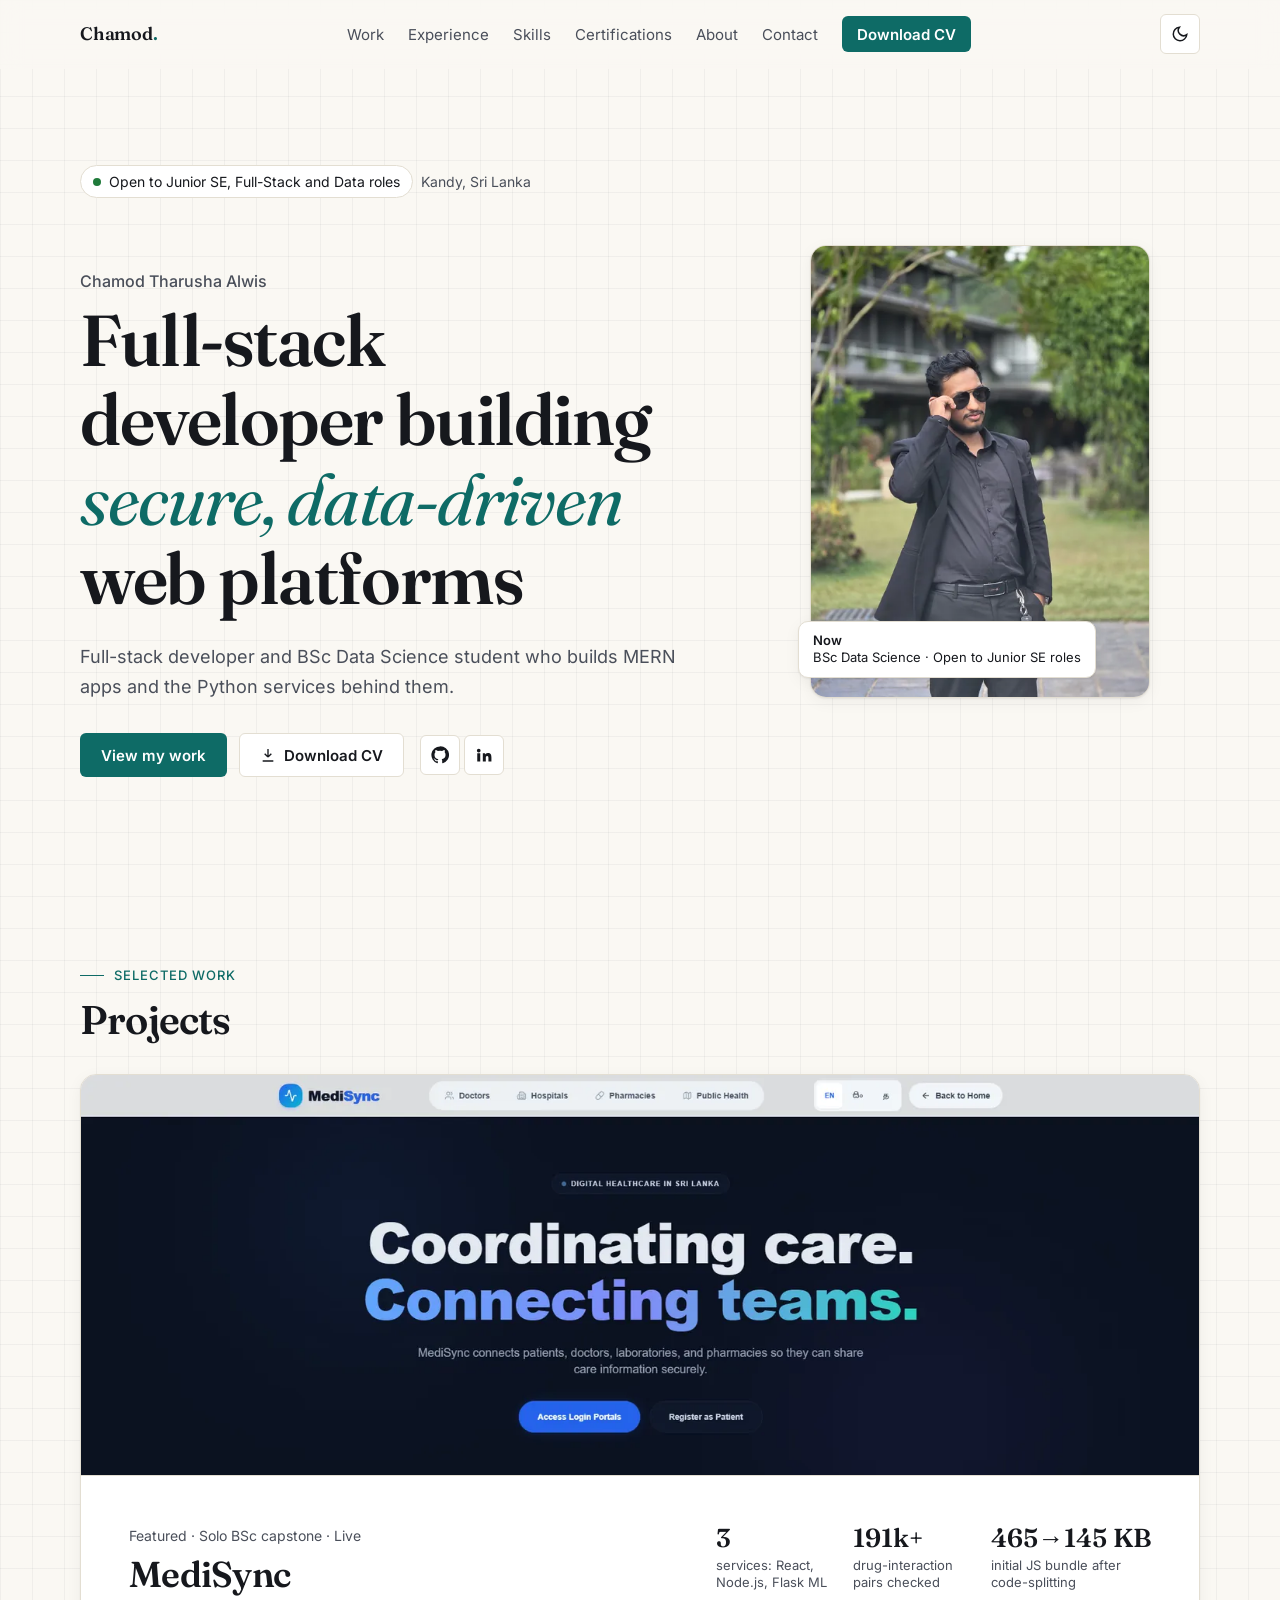
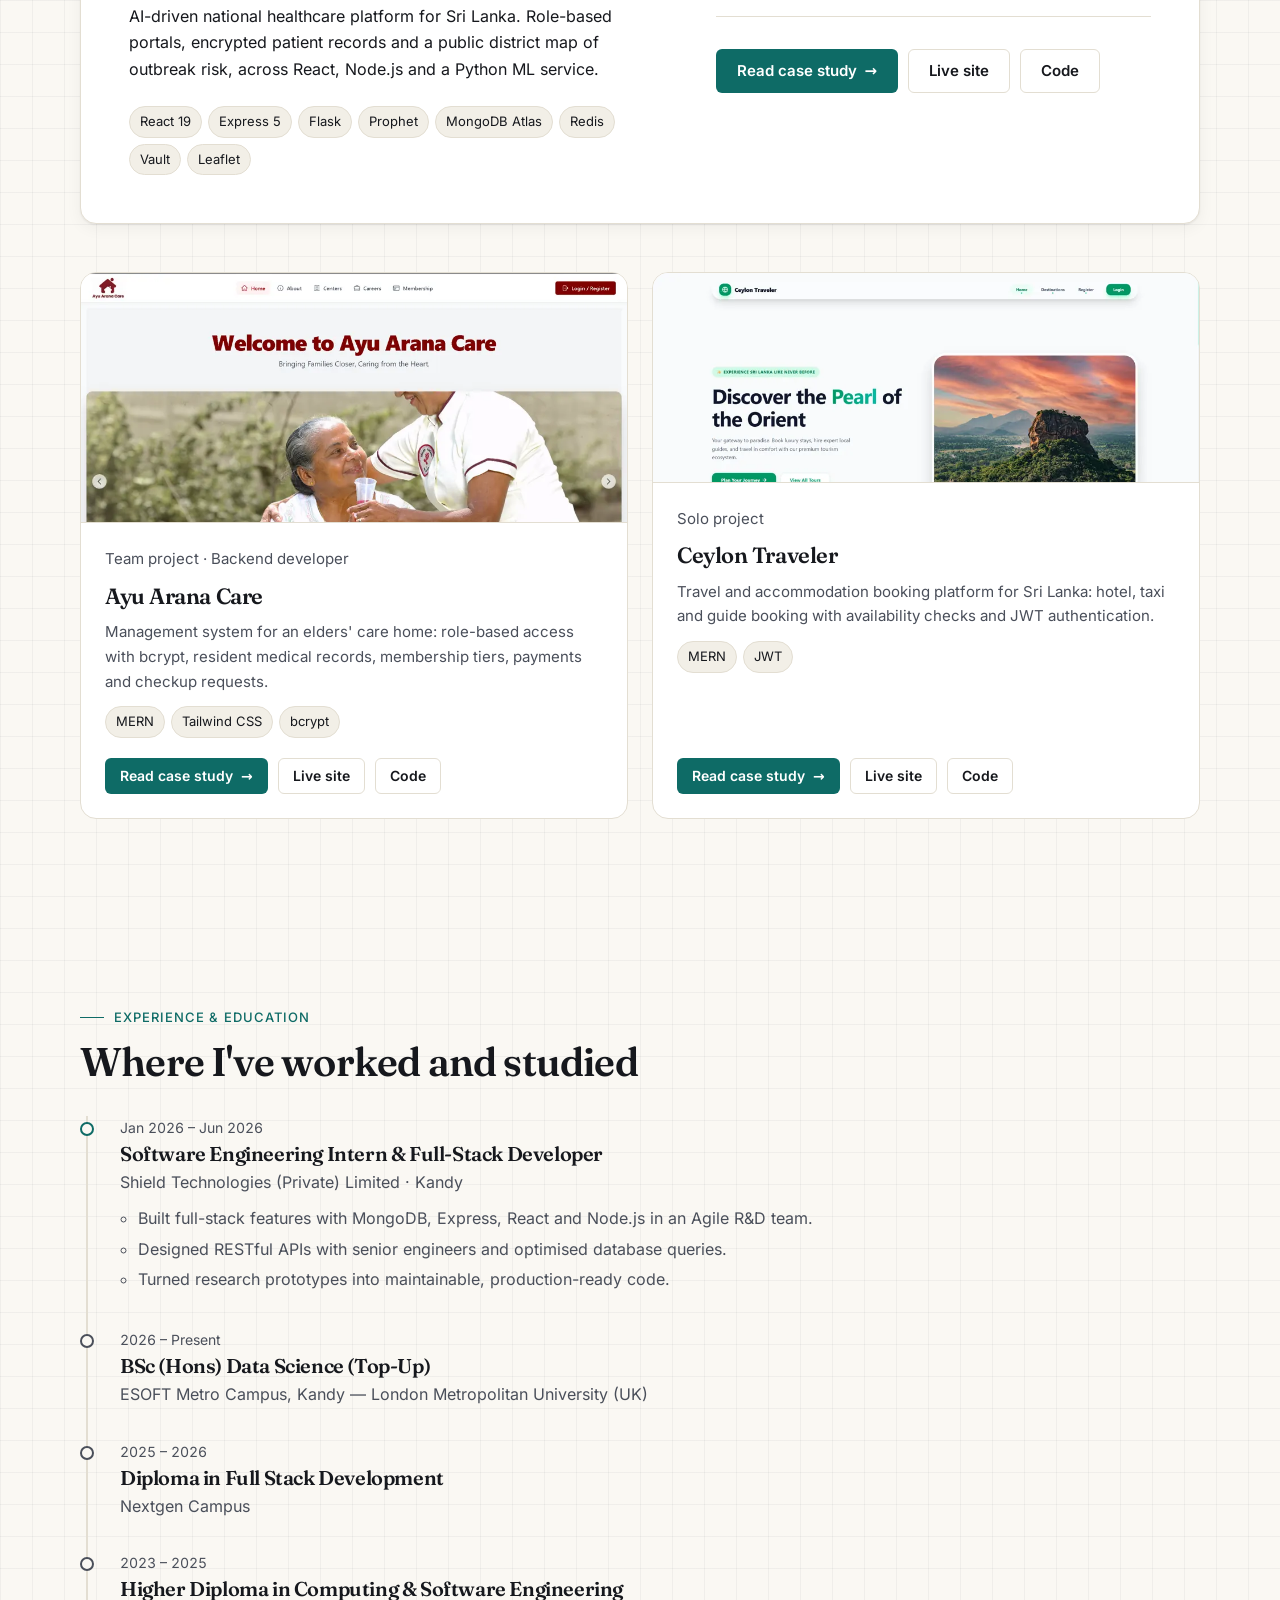
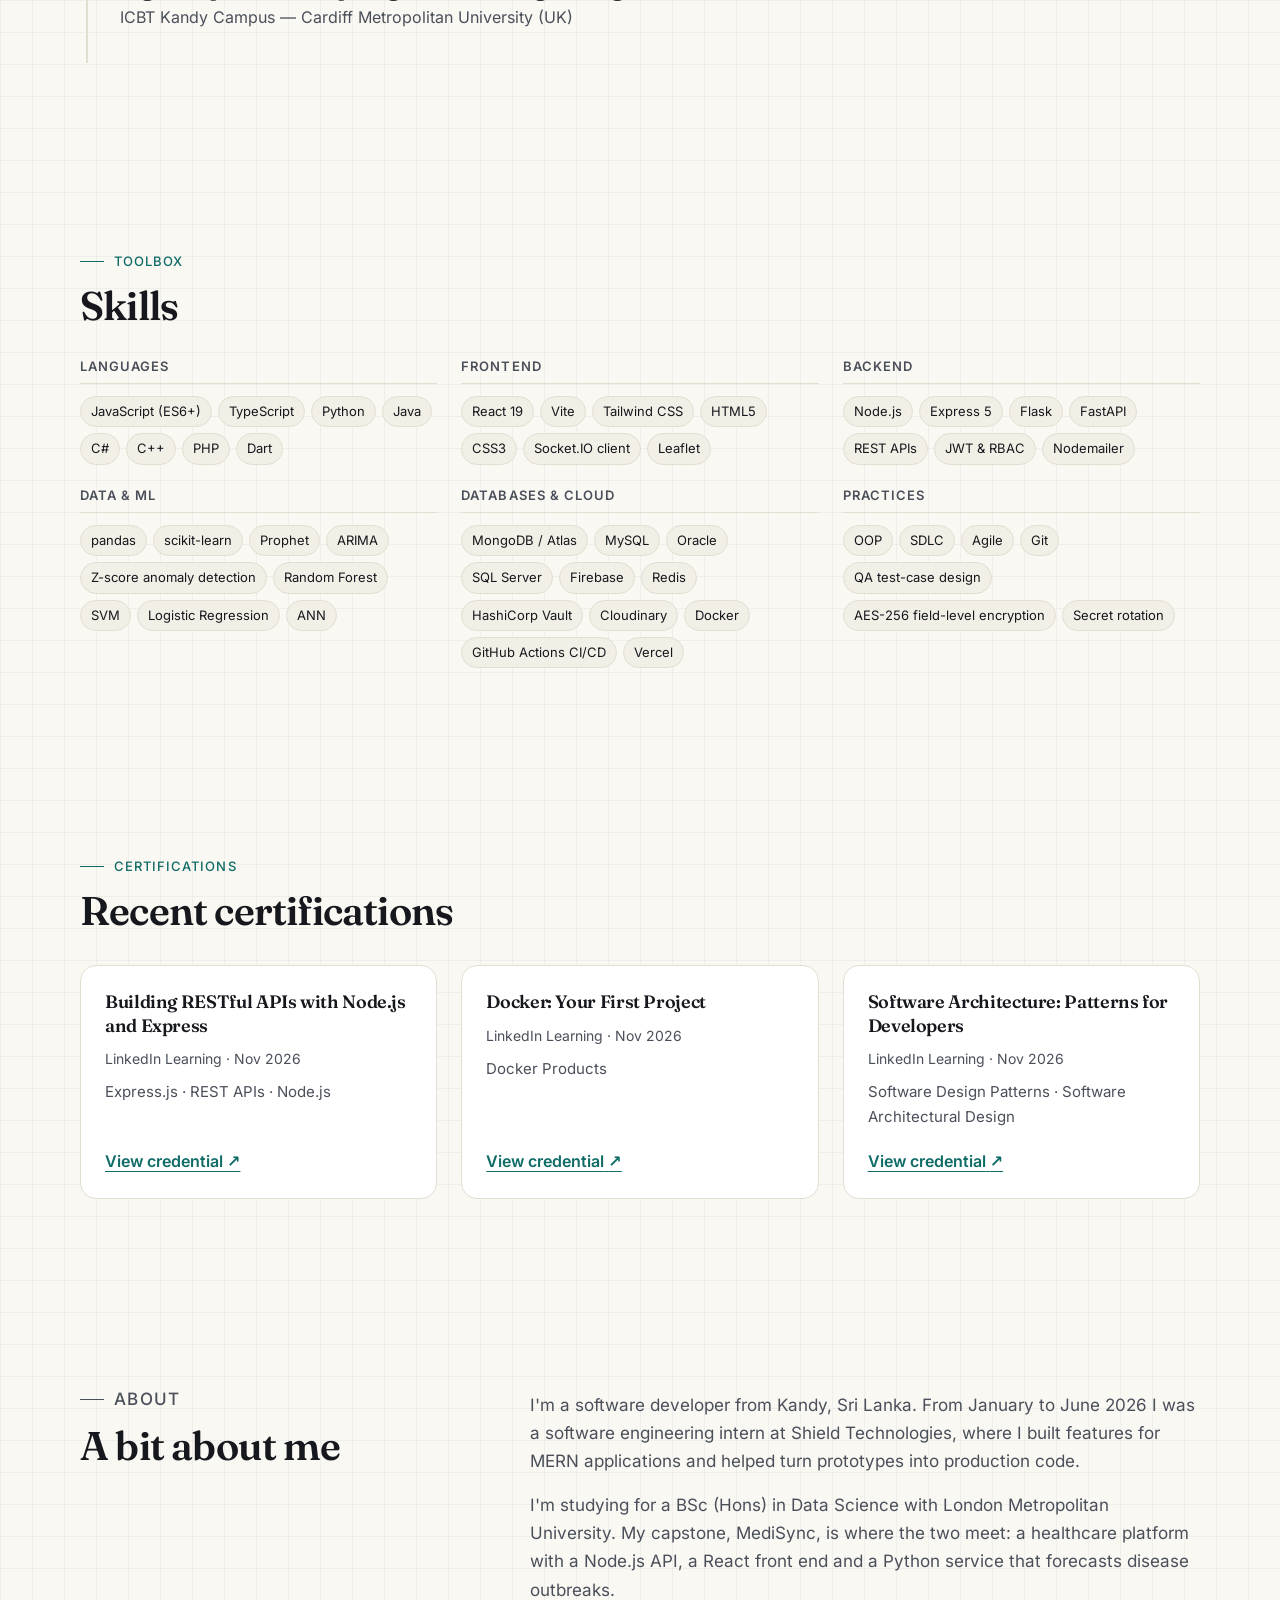
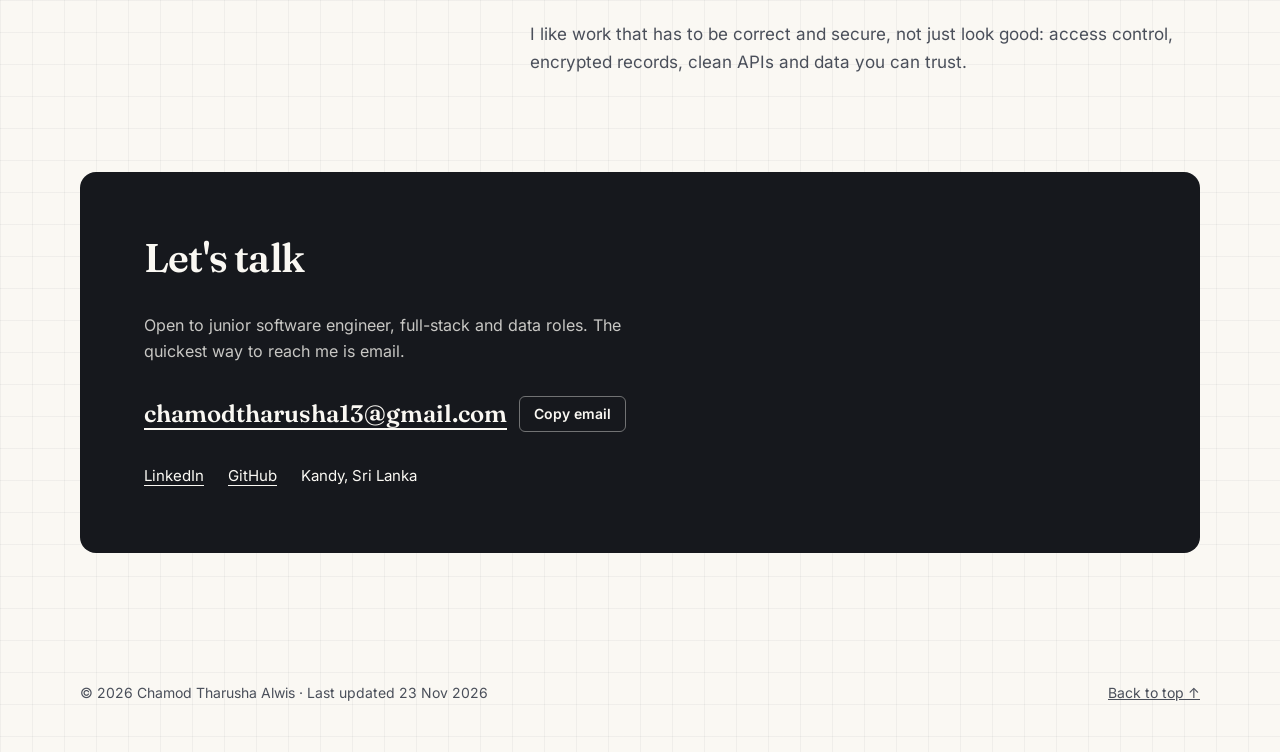
==== commit aab29aed: "November 2026 profile update: completed internship, certifications, new CV - Internship at Shield Te" ====
--- a/index.html
+++ b/index.html
@@ -29,10 +29,10 @@
 <link rel="preload" href="assets/fonts/fraunces-normal-600-latin.woff2?v=170a928c70" as="font" type="font/woff2" crossorigin>
 <link rel="preload" href="assets/fonts/fraunces-italic-400-latin.woff2?v=f51349995e" as="font" type="font/woff2" crossorigin>
 <script>try{var t=localStorage.getItem('theme');if(t==='light'||t==='dark')document.documentElement.dataset.theme=t}catch(e){}document.documentElement.classList.add('js')</script>
-<link rel="stylesheet" href="assets/css/site.css?v=affeae69e6">
+<link rel="stylesheet" href="assets/css/site.css?v=bfc9b6e3c7">
 <script src="assets/js/main.js?v=02dbbd3713" type="module"></script>
 <link rel="preload" as="image" href="assets/img/profile-full-480.webp?v=8108035d7a" imagesrcset="assets/img/profile-full-480.webp?v=8108035d7a 480w, assets/img/profile-full-720.webp?v=e606c85e7d 720w" imagesizes="(min-width: 880px) 340px, 220px" type="image/webp">
-<script type="application/ld+json">{"@context":"https://schema.org","@type":"Person","name":"Chamod Tharusha Alwis","url":"https://www.chamodtharusha.com.lk/","image":"https://www.chamodtharusha.com.lk/assets/img/profile-full-480.webp?v=8108035d7a","jobTitle":"Software Engineering Intern & Full-Stack Developer","email":"mailto:chamodtharusha13@gmail.com","worksFor":{"@type":"Organization","name":"Shield Technologies (Private) Limited"},"address":{"@type":"PostalAddress","addressLocality":"Kandy","addressCountry":"LK"},"alumniOf":[{"@type":"EducationalOrganization","name":"ESOFT Metro Campus, Kandy"},{"@type":"EducationalOrganization","name":"Nextgen Campus"},{"@type":"EducationalOrganization","name":"ICBT Kandy Campus"}],"sameAs":["https://github.com/Chamod-Tharusha-Alwis","https://www.linkedin.com/in/chamod-alwis"],"knowsAbout":["Full-stack development","MERN stack","Data science","Machine learning"]}</script>
+<script type="application/ld+json">{"@context":"https://schema.org","@type":"Person","name":"Chamod Tharusha Alwis","url":"https://www.chamodtharusha.com.lk/","image":"https://www.chamodtharusha.com.lk/assets/img/profile-full-480.webp?v=8108035d7a","jobTitle":"Full-Stack Developer","email":"mailto:chamodtharusha13@gmail.com","address":{"@type":"PostalAddress","addressLocality":"Kandy","addressCountry":"LK"},"alumniOf":[{"@type":"EducationalOrganization","name":"ESOFT Metro Campus, Kandy"},{"@type":"EducationalOrganization","name":"Nextgen Campus"},{"@type":"EducationalOrganization","name":"ICBT Kandy Campus"}],"sameAs":["https://github.com/Chamod-Tharusha-Alwis","https://www.linkedin.com/in/chamod-alwis"],"knowsAbout":["Full-stack development","MERN stack","Data science","Machine learning"]}</script>
 </head>
 <body>
 <a class="skip" href="#main">Skip to content</a>
@@ -40,7 +40,7 @@
   <div class="wrap">
     <a class="brand" href="#top" aria-label="Chamod Tharusha Alwis — home">Chamod<span>.</span></a>
     <nav aria-label="Primary">
-      <ul class="nav-links"><li><a href="#work">Work</a></li><li><a href="#experience">Experience</a></li><li><a href="#skills">Skills</a></li><li><a href="#about">About</a></li><li><a href="#contact">Contact</a></li><li><a class="btn btn-primary btn-sm" href="Chamod_Tharusha_Alwis.pdf" download>Download CV</a></li></ul>
+      <ul class="nav-links"><li><a href="#work">Work</a></li><li><a href="#experience">Experience</a></li><li><a href="#skills">Skills</a></li><li><a href="#certifications">Certifications</a></li><li><a href="#about">About</a></li><li><a href="#contact">Contact</a></li><li><a class="btn btn-primary btn-sm" href="Chamod_Tharusha_Alwis_CV_Nov2026.pdf" download>Download CV</a></li></ul>
     </nav>
     <div class="nav-tools">
       <button class="icon-btn" id="theme" type="button" aria-label="Switch theme"><svg viewBox="0 0 24 24" fill="none" stroke="currentColor" stroke-width="2" aria-hidden="true"><path d="M21 12.8A9 9 0 1 1 11.2 3a7 7 0 0 0 9.8 9.8z"/></svg></button>
@@ -53,8 +53,8 @@
     <span class="brand" aria-hidden="true">Chamod<span>.</span></span>
     <button class="icon-btn" id="menu-close" type="button" aria-label="Close menu"><svg viewBox="0 0 24 24" fill="none" stroke="currentColor" stroke-width="2" aria-hidden="true"><path d="M6 6l12 12M18 6 6 18"/></svg></button>
   </div>
-  <ul><li><a href="#work">Work</a></li><li><a href="#experience">Experience</a></li><li><a href="#skills">Skills</a></li><li><a href="#about">About</a></li><li><a href="#contact">Contact</a></li></ul>
-  <a class="btn btn-primary" href="Chamod_Tharusha_Alwis.pdf" download>Download CV</a>
+  <ul><li><a href="#work">Work</a></li><li><a href="#experience">Experience</a></li><li><a href="#skills">Skills</a></li><li><a href="#certifications">Certifications</a></li><li><a href="#about">About</a></li><li><a href="#contact">Contact</a></li></ul>
+  <a class="btn btn-primary" href="Chamod_Tharusha_Alwis_CV_Nov2026.pdf" download>Download CV</a>
 </div>
 <main id="main">
   <section class="hero" aria-labelledby="hero-h">
@@ -65,10 +65,10 @@
           <span>Kandy, Sri Lanka</span>
         </p>
         <h1 id="hero-h"><span class="name">Chamod Tharusha Alwis</span><br>Full-stack developer building <em>secure, data-driven</em> web platforms</h1>
-        <p class="lead">Software engineering intern at Shield Technologies and BSc Data Science student. I build MERN apps and the Python services behind them.</p>
+        <p class="lead">Full-stack developer and BSc Data Science student who builds MERN apps and the Python services behind them.</p>
         <div class="cta">
           <a class="btn btn-primary" href="#work">View my work</a>
-          <a class="btn btn-ghost" href="Chamod_Tharusha_Alwis.pdf" download><svg viewBox="0 0 24 24" fill="none" stroke="currentColor" stroke-width="2" aria-hidden="true"><path d="M12 3v12m0 0 5-5m-5 5-5-5M4 21h16"/></svg>Download CV</a>
+          <a class="btn btn-ghost" href="Chamod_Tharusha_Alwis_CV_Nov2026.pdf" download><svg viewBox="0 0 24 24" fill="none" stroke="currentColor" stroke-width="2" aria-hidden="true"><path d="M12 3v12m0 0 5-5m-5 5-5-5M4 21h16"/></svg>Download CV</a>
           <span class="socials">
             <a class="icon-btn" href="https://github.com/Chamod-Tharusha-Alwis" target="_blank" rel="noopener" aria-label="GitHub (opens in new tab)"><svg viewBox="0 0 24 24" fill="currentColor" aria-hidden="true"><path d="M12 .5a11.5 11.5 0 0 0-3.64 22.41c.58.1.79-.25.79-.56v-2c-3.2.7-3.88-1.37-3.88-1.37-.53-1.33-1.28-1.69-1.28-1.69-1.05-.71.08-.7.08-.7 1.16.08 1.77 1.19 1.77 1.19 1.03 1.77 2.7 1.26 3.36.96.1-.75.4-1.26.73-1.55-2.56-.29-5.25-1.28-5.25-5.68 0-1.26.45-2.28 1.19-3.08-.12-.29-.52-1.46.11-3.05 0 0 .97-.31 3.17 1.18a11 11 0 0 1 5.77 0c2.2-1.49 3.17-1.18 3.17-1.18.63 1.59.23 2.76.11 3.05.74.8 1.19 1.82 1.19 3.08 0 4.41-2.7 5.38-5.26 5.67.41.36.78 1.06.78 2.14v3.17c0 .31.21.67.8.56A11.5 11.5 0 0 0 12 .5Z"/></svg></a>
             <a class="icon-btn" href="https://www.linkedin.com/in/chamod-alwis" target="_blank" rel="noopener" aria-label="LinkedIn (opens in new tab)"><svg viewBox="0 0 24 24" fill="currentColor" aria-hidden="true"><path d="M4.98 3.5a2.5 2.5 0 1 1 0 5 2.5 2.5 0 0 1 0-5ZM3 9.75h4v11H3v-11Zm6.5 0h3.8v1.5h.06c.53-1 1.83-2.06 3.77-2.06 4.03 0 4.77 2.65 4.77 6.1v5.46h-4v-4.84c0-1.16-.02-2.65-1.61-2.65-1.62 0-1.87 1.26-1.87 2.56v4.93h-4v-11Z"/></svg></a>
@@ -77,7 +77,7 @@
       </div>
       <figure class="portrait">
         <img src="assets/img/profile-full-480.webp?v=8108035d7a" srcset="assets/img/profile-full-480.webp?v=8108035d7a 480w, assets/img/profile-full-720.webp?v=e606c85e7d 720w" sizes="(min-width: 880px) 340px, 220px" width="480" height="640" fetchpriority="high" alt="Chamod Tharusha Alwis standing outdoors in a dark blazer">
-        <figcaption><b>Now</b>SE intern · BSc Data Science</figcaption>
+        <figcaption><b>Now</b>BSc Data Science · Open to Junior SE roles</figcaption>
       </figure>
     </div>
   </section>
@@ -96,7 +96,7 @@
             <ul class="chips"><li class="chip">React 19</li><li class="chip">Express 5</li><li class="chip">Flask</li><li class="chip">Prophet</li><li class="chip">MongoDB Atlas</li><li class="chip">Redis</li><li class="chip">Vault</li><li class="chip">Leaflet</li></ul>
           </div>
           <div class="fb-facts">
-            <dl class="stats"><div class="stat"><dt class="sr-only">services: React, Node.js, Flask ML</dt><dd><b>3</b><span>services: React, Node.js, Flask ML</span></dd></div><div class="stat"><dt class="sr-only">drug-interaction pairs checked</dt><dd><b>191k+</b><span>drug-interaction pairs checked</span></dd></div><div class="stat"><dt class="sr-only">initial JS bundle after code-splitting</dt><dd><b>465→145 KB</b><span>initial JS bundle after code-splitting</span></dd></div></dl>
+            <dl class="stats"><div class="stat"><dt>services: React, Node.js, Flask ML</dt><dd>3</dd></div><div class="stat"><dt>drug-interaction pairs checked</dt><dd>191k+</dd></div><div class="stat"><dt>initial JS bundle after code-splitting</dt><dd>465→145 KB</dd></div></dl>
             <div class="actions"><a class="btn btn-primary" href="projects/medisync.html">Read case study <span aria-hidden="true">→</span></a>
 <a class="btn btn-ghost" href="https://medisync.chamodtharusha.com.lk/" target="_blank" rel="noopener">Live site<span class="sr-only"> (opens in new tab)</span></a>
 <a class="btn btn-ghost" href="https://github.com/Chamod-Tharusha-Alwis/MediSync" target="_blank" rel="noopener">Code<span class="sr-only"> (opens in new tab)</span></a></div>
@@ -139,10 +139,10 @@
       <h2 id="exp-h">Where I've worked and studied</h2>
       <ol class="timeline">
         <li class="reveal">
-          <p class="when">Jan 2026 – Present</p>
+          <p class="when">Jan 2026 – Jun 2026</p>
           <h3>Software Engineering Intern &amp; Full-Stack Developer</h3>
           <p class="org">Shield Technologies (Private) Limited · Kandy</p>
-          <ul><li>Build full-stack features with MongoDB, Express, React and Node.js in an Agile R&amp;D team.</li><li>Design RESTful APIs with senior engineers and optimise database queries.</li><li>Turn research prototypes into maintainable, production-ready code.</li></ul>
+          <ul><li>Built full-stack features with MongoDB, Express, React and Node.js in an Agile R&amp;D team.</li><li>Designed RESTful APIs with senior engineers and optimised database queries.</li><li>Turned research prototypes into maintainable, production-ready code.</li></ul>
         </li>
         <li class="edu reveal"><p class="when">2026 – Present</p><h3>BSc (Hons) Data Science (Top-Up)</h3><p class="org">ESOFT Metro Campus, Kandy — London Metropolitan University (UK)</p></li>
         <li class="edu reveal"><p class="when">2025 – 2026</p><h3>Diploma in Full Stack Development</h3><p class="org">Nextgen Campus</p></li>
@@ -160,17 +160,44 @@
         <div class="skill-group"><h3 id="sk-1">Frontend</h3><ul class="chips" aria-labelledby="sk-1"><li class="chip">React 19</li><li class="chip">Vite</li><li class="chip">Tailwind CSS</li><li class="chip">HTML5</li><li class="chip">CSS3</li><li class="chip">Socket.IO client</li><li class="chip">Leaflet</li></ul></div>
         <div class="skill-group"><h3 id="sk-2">Backend</h3><ul class="chips" aria-labelledby="sk-2"><li class="chip">Node.js</li><li class="chip">Express 5</li><li class="chip">Flask</li><li class="chip">FastAPI</li><li class="chip">REST APIs</li><li class="chip">JWT &amp; RBAC</li><li class="chip">Nodemailer</li></ul></div>
         <div class="skill-group"><h3 id="sk-3">Data &amp; ML</h3><ul class="chips" aria-labelledby="sk-3"><li class="chip">pandas</li><li class="chip">scikit-learn</li><li class="chip">Prophet</li><li class="chip">ARIMA</li><li class="chip">Z-score anomaly detection</li><li class="chip">Random Forest</li><li class="chip">SVM</li><li class="chip">Logistic Regression</li><li class="chip">ANN</li></ul></div>
-        <div class="skill-group"><h3 id="sk-4">Databases &amp; Cloud</h3><ul class="chips" aria-labelledby="sk-4"><li class="chip">MongoDB / Atlas</li><li class="chip">MySQL</li><li class="chip">Oracle</li><li class="chip">SQL Server</li><li class="chip">Firebase</li><li class="chip">Redis</li><li class="chip">HashiCorp Vault</li><li class="chip">Cloudinary</li><li class="chip">GitHub Actions CI/CD</li><li class="chip">Vercel</li></ul></div>
+        <div class="skill-group"><h3 id="sk-4">Databases &amp; Cloud</h3><ul class="chips" aria-labelledby="sk-4"><li class="chip">MongoDB / Atlas</li><li class="chip">MySQL</li><li class="chip">Oracle</li><li class="chip">SQL Server</li><li class="chip">Firebase</li><li class="chip">Redis</li><li class="chip">HashiCorp Vault</li><li class="chip">Cloudinary</li><li class="chip">Docker</li><li class="chip">GitHub Actions CI/CD</li><li class="chip">Vercel</li></ul></div>
         <div class="skill-group"><h3 id="sk-5">Practices</h3><ul class="chips" aria-labelledby="sk-5"><li class="chip">OOP</li><li class="chip">SDLC</li><li class="chip">Agile</li><li class="chip">Git</li><li class="chip">QA test-case design</li><li class="chip">AES-256 field-level encryption</li><li class="chip">Secret rotation</li></ul></div>
       </div>
+    </div>
+  </section>
+
+  <section id="certifications" aria-labelledby="certs-h">
+    <div class="wrap">
+      <p class="eyebrow">Certifications</p>
+      <h2 id="certs-h">Recent certifications</h2>
+      <ul class="certs">
+        <li class="cert reveal">
+          <h3 id="cert-0">Building RESTful APIs with Node.js and Express</h3>
+          <p class="meta">LinkedIn Learning · Nov 2026</p>
+          <p class="cert-skills"><span class="sr-only">Skills covered: </span>Express.js · REST APIs · Node.js</p>
+          <a class="text-link" href="https://www.linkedin.com/learning/certificates/b72a1767ef509ae549c46f05bcd51171a294952add5c0a7bcd4e98e0f71b4921" target="_blank" rel="noopener">View credential<span class="sr-only"> for Building RESTful APIs with Node.js and Express (opens in new tab)</span> <span aria-hidden="true">↗</span></a>
+        </li>
+        <li class="cert reveal">
+          <h3 id="cert-1">Docker: Your First Project</h3>
+          <p class="meta">LinkedIn Learning · Nov 2026</p>
+          <p class="cert-skills"><span class="sr-only">Skills covered: </span>Docker Products</p>
+          <a class="text-link" href="https://www.linkedin.com/learning/certificates/2f731a976695c8ffdbee71a850075732c18b57ee166fb5352caf7b1ff56b1d68" target="_blank" rel="noopener">View credential<span class="sr-only"> for Docker: Your First Project (opens in new tab)</span> <span aria-hidden="true">↗</span></a>
+        </li>
+        <li class="cert reveal">
+          <h3 id="cert-2">Software Architecture: Patterns for Developers</h3>
+          <p class="meta">LinkedIn Learning · Nov 2026</p>
+          <p class="cert-skills"><span class="sr-only">Skills covered: </span>Software Design Patterns · Software Architectural Design</p>
+          <a class="text-link" href="https://www.linkedin.com/learning/certificates/5a0742b0b20b35e55429399c47d0307da731f5509f21e0bc2f121c383d9af637" target="_blank" rel="noopener">View credential<span class="sr-only"> for Software Architecture: Patterns for Developers (opens in new tab)</span> <span aria-hidden="true">↗</span></a>
+        </li>
+      </ul>
     </div>
   </section>
 
   <section id="about" aria-labelledby="about-h">
     <div class="wrap about">
       <div><p class="eyebrow">About</p><h2 id="about-h">A bit about me</h2></div>
-      <div><p>I'm a software developer from Kandy, Sri Lanka. Right now I'm a software engineering intern at Shield Technologies, where I build features for MERN applications and help turn prototypes into production code.</p>
-        <p>I'm also studying for a BSc (Hons) in Data Science with London Metropolitan University. My capstone, MediSync, is where the two meet: a healthcare platform with a Node.js API, a React front end and a Python service that forecasts disease outbreaks.</p>
+      <div><p>I'm a software developer from Kandy, Sri Lanka. From January to June 2026 I was a software engineering intern at Shield Technologies, where I built features for MERN applications and helped turn prototypes into production code.</p>
+        <p>I'm studying for a BSc (Hons) in Data Science with London Metropolitan University. My capstone, MediSync, is where the two meet: a healthcare platform with a Node.js API, a React front end and a Python service that forecasts disease outbreaks.</p>
         <p>I like work that has to be correct and secure, not just look good: access control, encrypted records, clean APIs and data you can trust.</p></div>
     </div>
   </section>
@@ -196,7 +223,7 @@
 </main>
 <footer>
   <div class="wrap">
-    <span>© 2026 Chamod Tharusha Alwis · Last updated <time datetime="2026-11-21">21 Nov 2026</time></span>
+    <span>© 2026 Chamod Tharusha Alwis · Last updated <time datetime="2026-11-23">23 Nov 2026</time></span>
     <a href="#top">Back to top ↑</a>
   </div>
 </footer>
--- a/assets/css/site.css
+++ b/assets/css/site.css
@@ -116,8 +116,9 @@
 .featured h3 { font-size: clamp(1.75rem, 1.4rem + 1.4vw, 2.25rem); margin: var(--s1) 0; }
 .meta { font-size: .875rem; color: var(--ink-2); }
 .stats { display: grid; grid-template-columns: repeat(3, 1fr); gap: var(--s2); margin: var(--s4) 0; padding: var(--s3) 0; border-block: 1px solid var(--line); }
-.stat b { display: block; white-space: nowrap; font: 600 clamp(1.125rem, .9rem + 1vw, 1.625rem)/1.1 var(--font-display); }
-.stat span { font-size: .8125rem; color: var(--ink-2); line-height: 1.35; display: block; margin-top: 4px; }
+.stat { display: flex; flex-direction: column; }
+.stat dd { order: 1; margin: 0; white-space: nowrap; font: 600 clamp(1.125rem, .9rem + 1vw, 1.625rem)/1.1 var(--font-display); }
+.stat dt { order: 2; font-size: .8125rem; color: var(--ink-2); line-height: 1.35; margin-top: 4px; }
 .actions { display: flex; flex-wrap: wrap; gap: 10px; margin-top: var(--s4); }
 .text-link { font-weight: 600; color: var(--accent); text-underline-offset: 4px; }
 
@@ -236,7 +237,7 @@
 html:not(.js) .menu-btn, html:not(.js) #theme { display: none; }
 html:not(.js) .nav .wrap { height: auto; min-height: 68px; flex-wrap: wrap; gap: 8px; padding-block: 10px; }
 html:not(.js) .nav-links { display: flex; flex-wrap: wrap; gap: 4px 16px; }
-@media (max-width: 400px) { .stat b { font-size: 1rem; } .stat span { font-size: .75rem; } .stats { gap: 12px; } }
+@media (max-width: 400px) { .stat dd { font-size: 1rem; } .stat dt { font-size: .75rem; } .stats { gap: 12px; } }
 .prose .more { margin-top: var(--s3); }
 .featured-media { border-bottom: 1px solid var(--line); }
 .featured-media img { width: 100%; height: auto; }
@@ -245,3 +246,13 @@
 @media (min-width: 1200px) { .featured-body { display: grid; grid-template-columns: 1.2fr 1fr; gap: var(--s6); align-items: start; } .featured-body .fb-facts .stats { border-top: 0; padding-top: 0; } }
 .shots img { width: 100%; height: auto; }
 @media (max-width: 1199px) { .featured-body .fb-facts { margin-top: var(--s3); } }
+
+/* Certifications — same card language as project cards */
+.certs { list-style: none; padding: 0; display: grid; gap: var(--s3); }
+@media (min-width: 768px) { .certs { grid-template-columns: repeat(2, 1fr); } }
+@media (min-width: 1100px) { .certs { grid-template-columns: repeat(3, 1fr); } }
+.cert { background: var(--surface); border: 1px solid var(--line); border-radius: var(--r-lg); padding: var(--s3); display: flex; flex-direction: column; gap: 10px; transition: transform .25s var(--ease), box-shadow .25s; }
+.cert:hover { transform: translateY(-3px); box-shadow: var(--shadow-lift); }
+.cert h3 { font-size: 1.125rem; line-height: 1.3; }
+.cert-skills { color: var(--ink-2); font-size: .9375rem; }
+.cert .text-link { margin-top: auto; padding-top: var(--s1); }
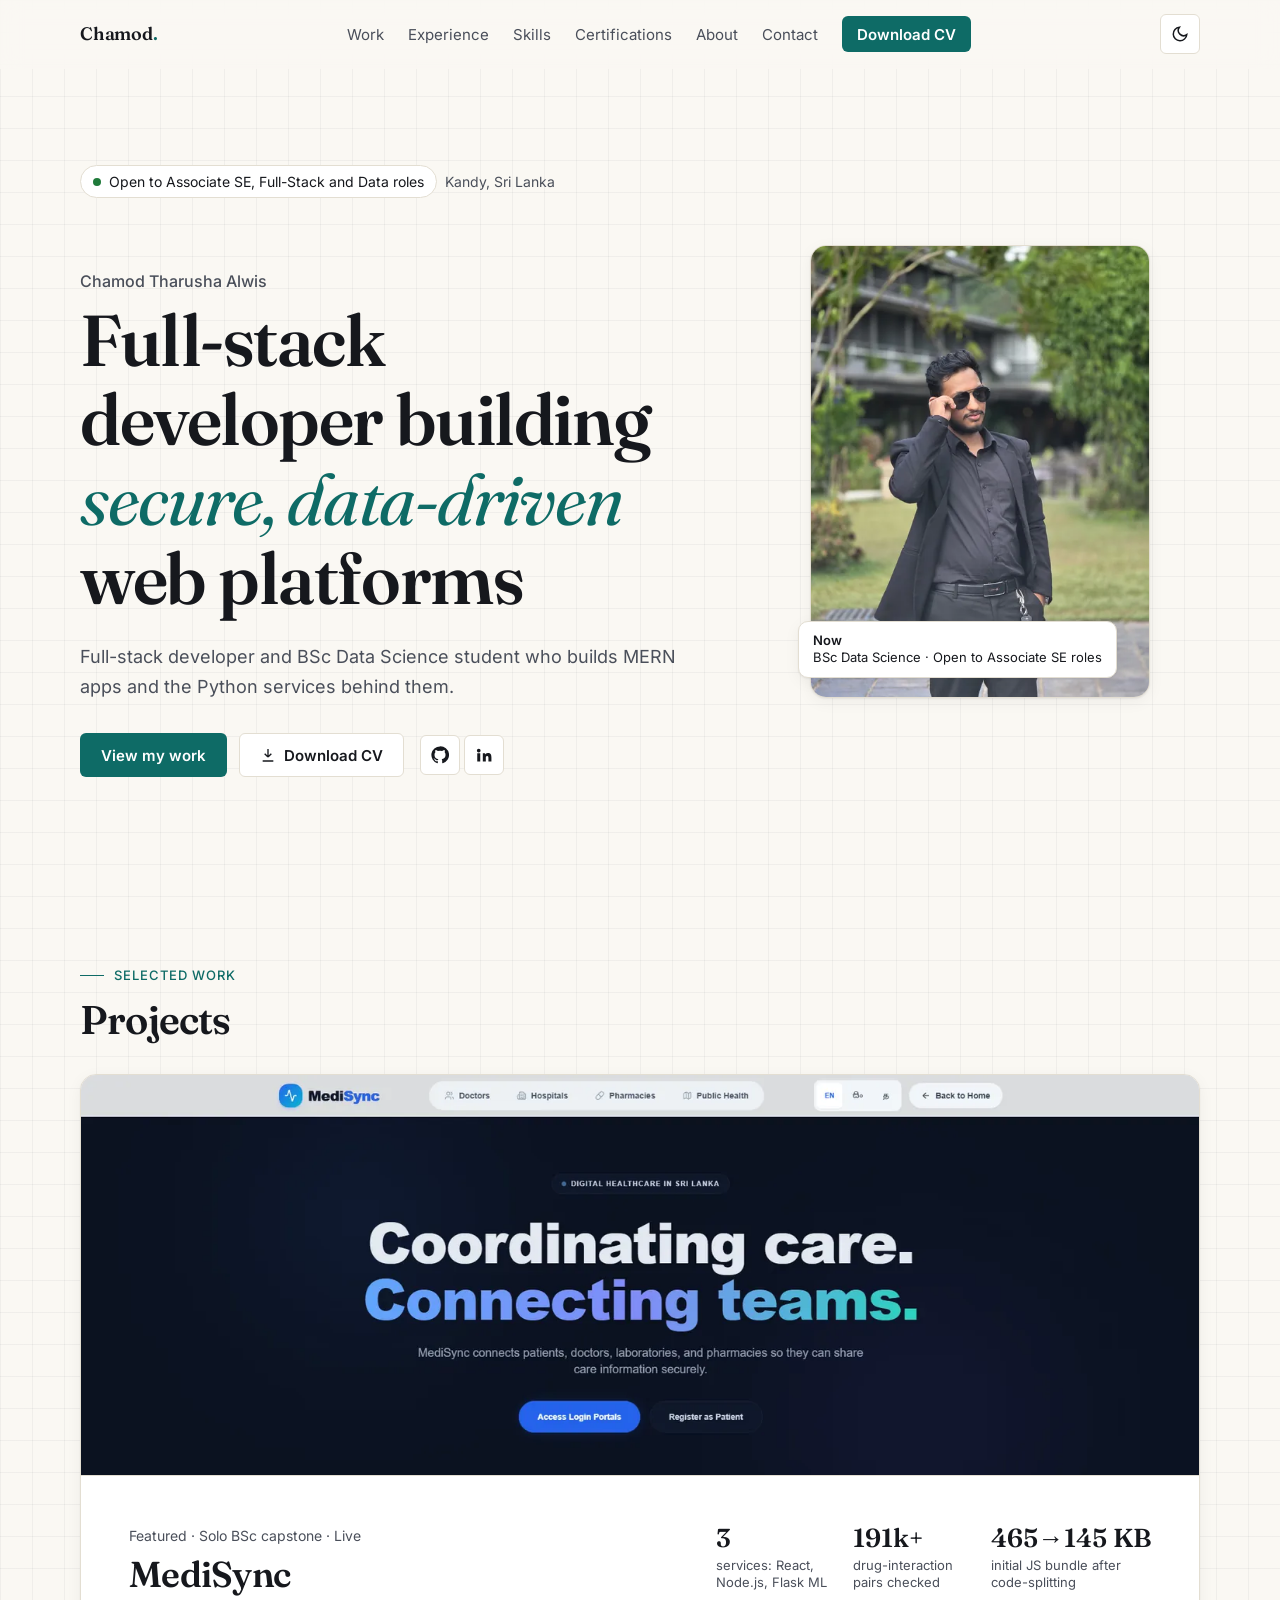
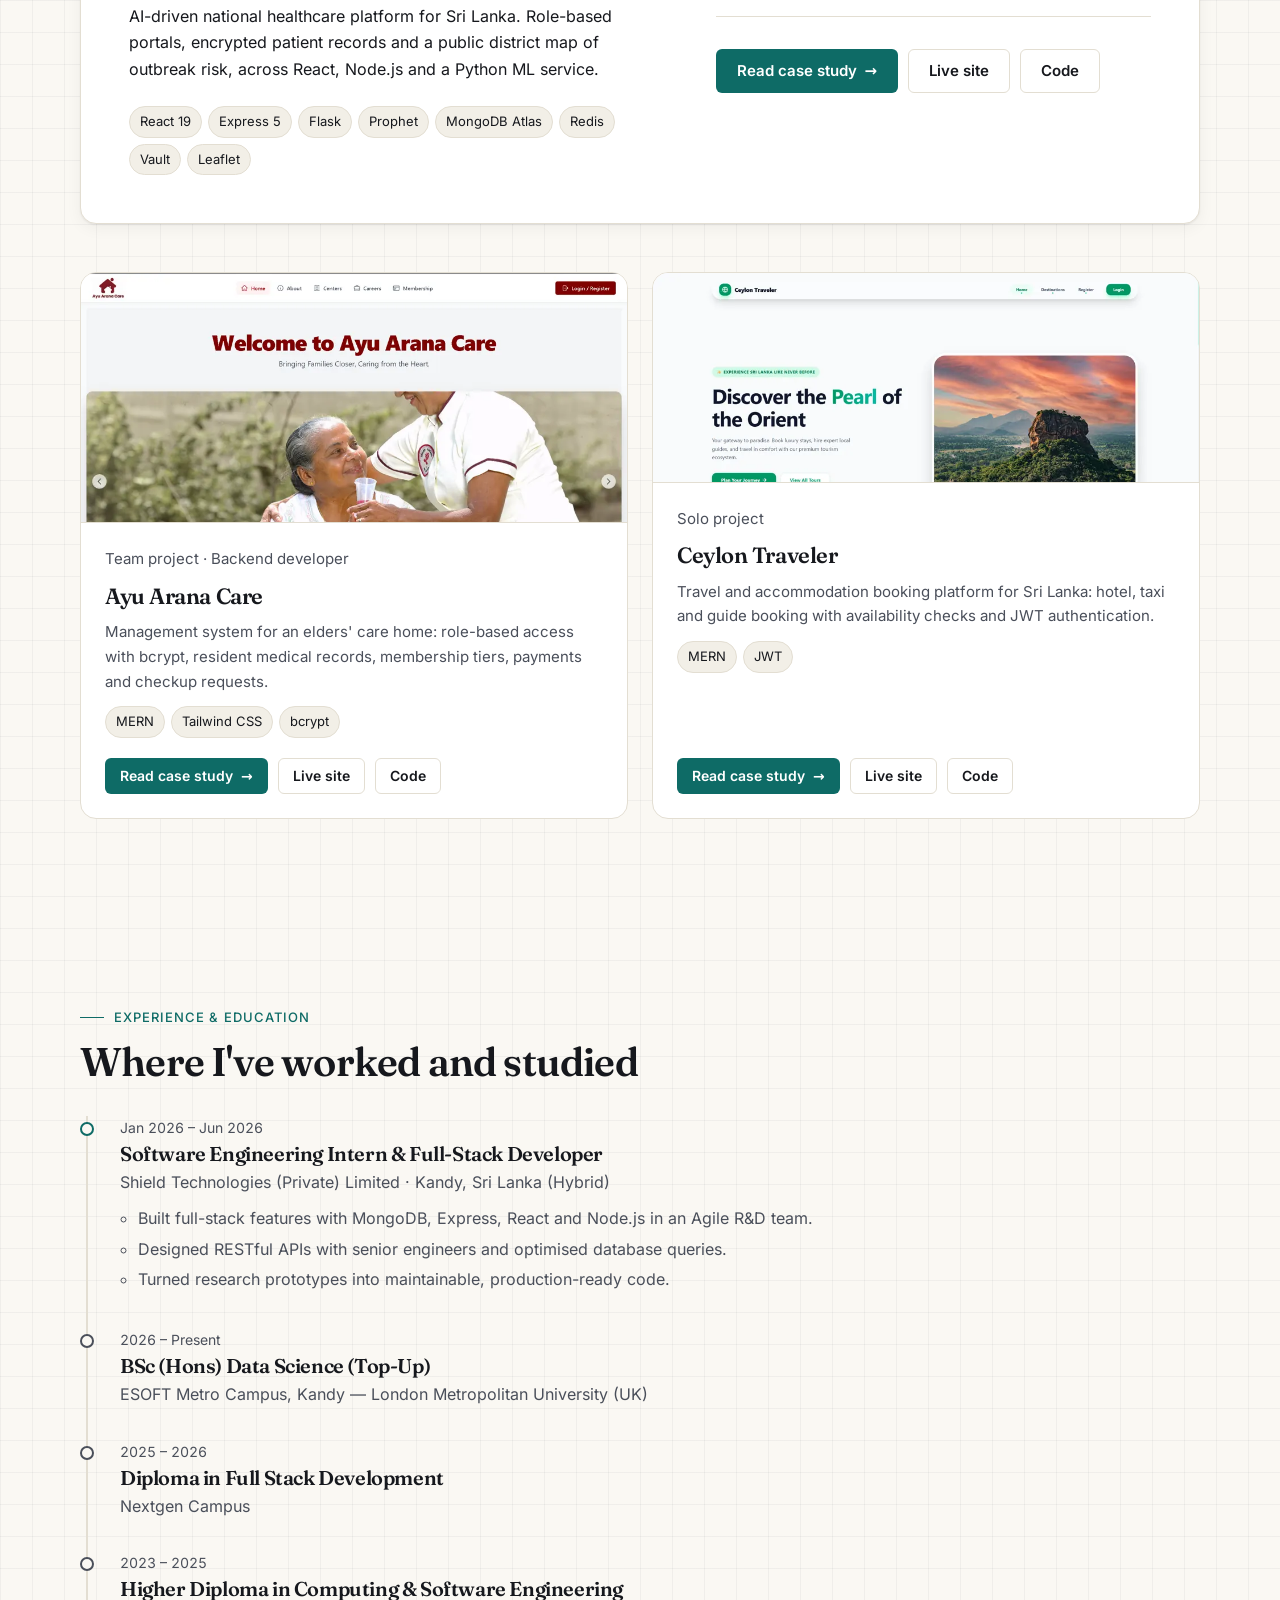
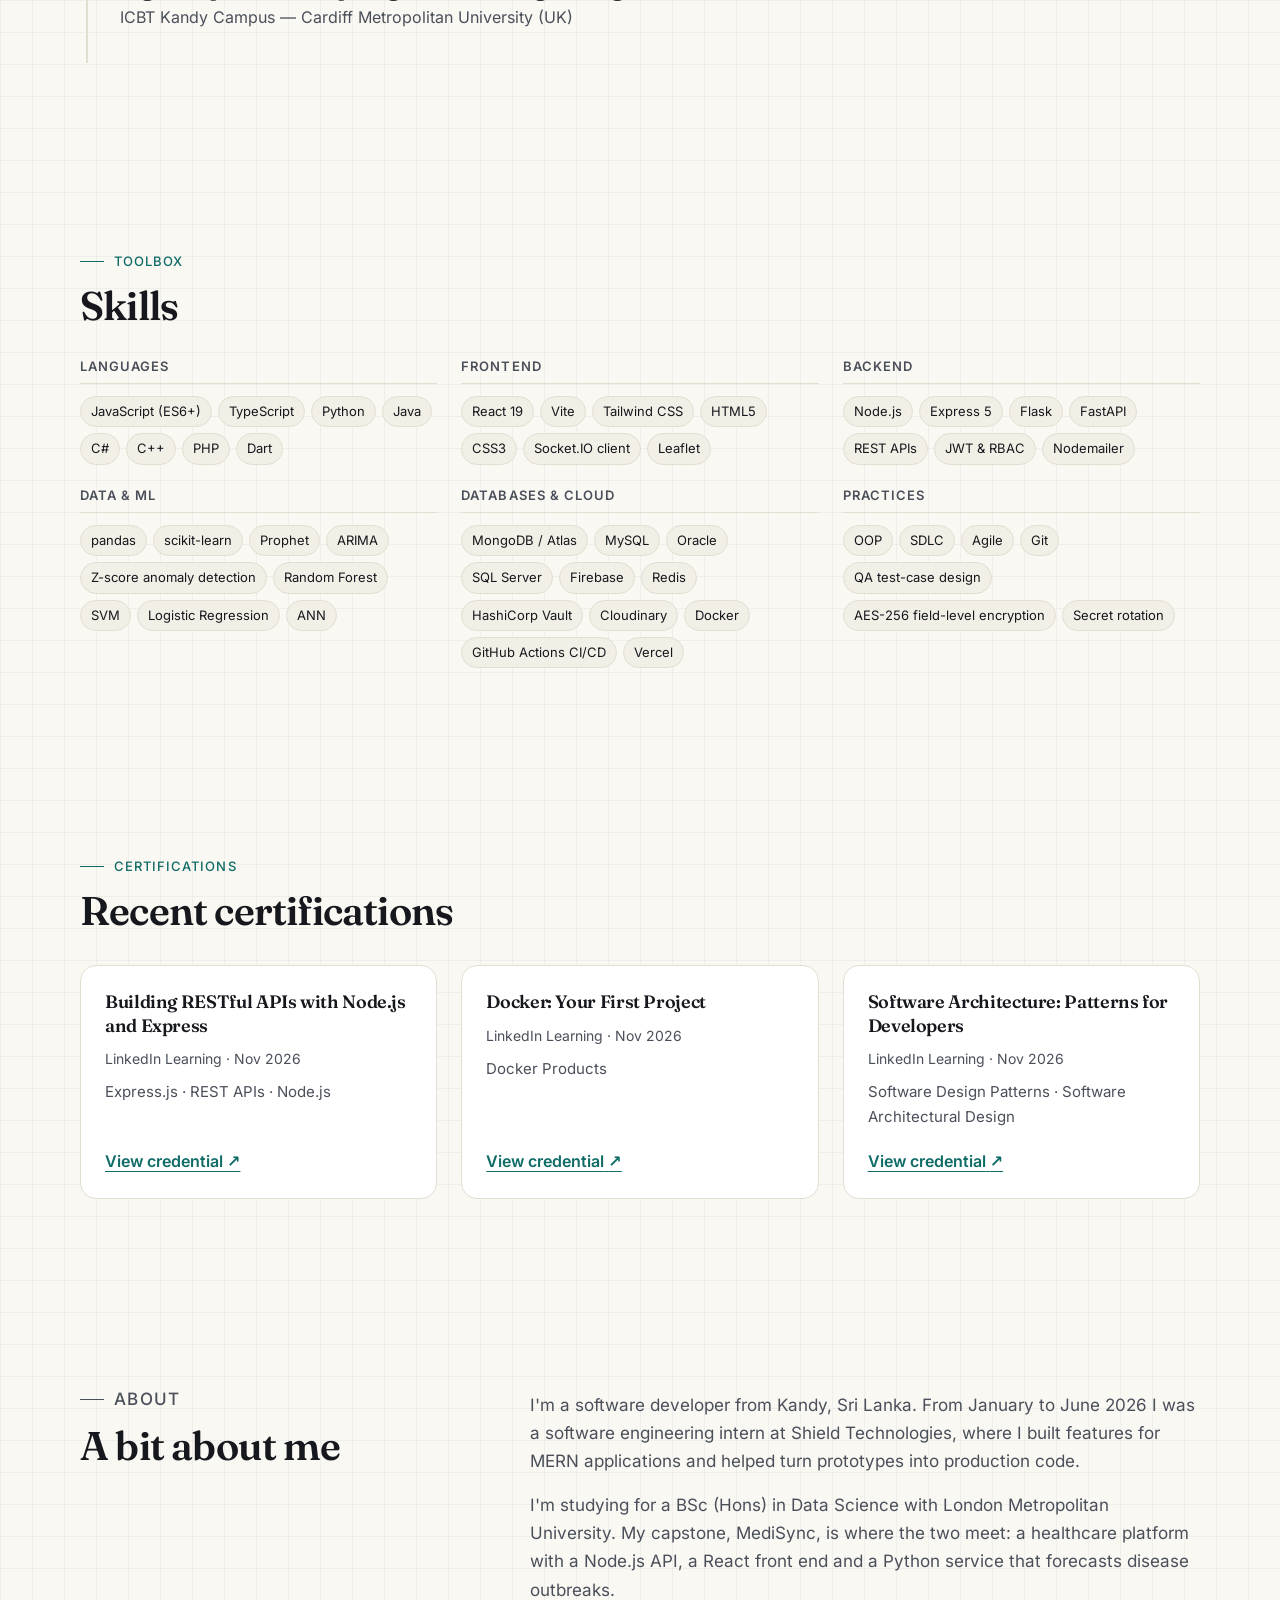
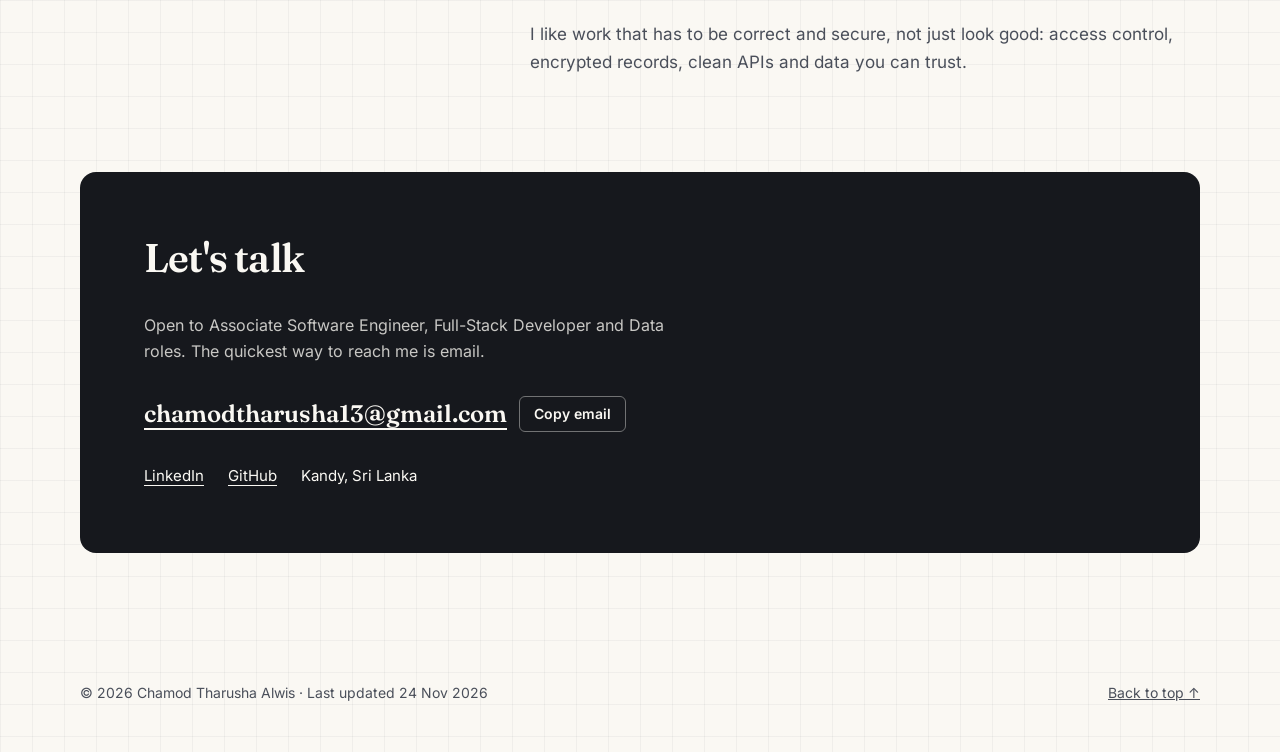
==== commit 8339253d: "Use 'Associate Software Engineer' role wording; Shield location Hybrid - Replace every Junior SE / j" ====
--- a/index.html
+++ b/index.html
@@ -4,7 +4,7 @@
 <meta charset="utf-8">
 <meta name="viewport" content="width=device-width, initial-scale=1">
 <title>Chamod Tharusha Alwis — Full-Stack Developer, Kandy</title>
-<meta name="description" content="Full-stack developer in Kandy, Sri Lanka building secure, data-driven web apps with MERN, Python and Flask. Open to junior SE and data roles.">
+<meta name="description" content="Full-stack developer in Kandy, Sri Lanka building secure, data-driven web apps with MERN, Python and Flask. Open to Associate SE, Full-Stack and Data roles.">
 <link rel="canonical" href="https://www.chamodtharusha.com.lk/">
 <meta name="color-scheme" content="light dark">
 <meta name="theme-color" content="#FAF8F3" media="(prefers-color-scheme: light)">
@@ -12,7 +12,7 @@
 <meta property="og:type" content="website">
 <meta property="og:site_name" content="Chamod Tharusha Alwis">
 <meta property="og:title" content="Chamod Tharusha Alwis — Full-Stack Developer, Kandy">
-<meta property="og:description" content="Full-stack developer in Kandy, Sri Lanka building secure, data-driven web apps with MERN, Python and Flask. Open to junior SE and data roles.">
+<meta property="og:description" content="Full-stack developer in Kandy, Sri Lanka building secure, data-driven web apps with MERN, Python and Flask. Open to Associate SE, Full-Stack and Data roles.">
 <meta property="og:url" content="https://www.chamodtharusha.com.lk/">
 <meta property="og:image" content="https://www.chamodtharusha.com.lk/assets/img/og-image.jpg?v=1982265dd5">
 <meta property="og:image:width" content="1200">
@@ -20,7 +20,7 @@
 <meta property="og:image:alt" content="Chamod Tharusha Alwis — Full-stack developer building secure, data-driven web platforms">
 <meta name="twitter:card" content="summary_large_image">
 <meta name="twitter:title" content="Chamod Tharusha Alwis — Full-Stack Developer, Kandy">
-<meta name="twitter:description" content="Full-stack developer in Kandy, Sri Lanka building secure, data-driven web apps with MERN, Python and Flask. Open to junior SE and data roles.">
+<meta name="twitter:description" content="Full-stack developer in Kandy, Sri Lanka building secure, data-driven web apps with MERN, Python and Flask. Open to Associate SE, Full-Stack and Data roles.">
 <meta name="twitter:image" content="https://www.chamodtharusha.com.lk/assets/img/og-image.jpg?v=1982265dd5">
 <link rel="icon" href="favicon.ico" sizes="32x32">
 <link rel="icon" href="assets/img/favicon.svg?v=ffc416da4d" type="image/svg+xml">
@@ -61,7 +61,7 @@
     <div class="wrap hero-grid">
       <div>
         <p class="status">
-          <span class="pill"><span class="dot" aria-hidden="true"></span>Open to Junior SE, Full-Stack and Data roles</span>
+          <span class="pill"><span class="dot" aria-hidden="true"></span>Open to Associate SE, Full-Stack and Data roles</span>
           <span>Kandy, Sri Lanka</span>
         </p>
         <h1 id="hero-h"><span class="name">Chamod Tharusha Alwis</span><br>Full-stack developer building <em>secure, data-driven</em> web platforms</h1>
@@ -77,7 +77,7 @@
       </div>
       <figure class="portrait">
         <img src="assets/img/profile-full-480.webp?v=8108035d7a" srcset="assets/img/profile-full-480.webp?v=8108035d7a 480w, assets/img/profile-full-720.webp?v=e606c85e7d 720w" sizes="(min-width: 880px) 340px, 220px" width="480" height="640" fetchpriority="high" alt="Chamod Tharusha Alwis standing outdoors in a dark blazer">
-        <figcaption><b>Now</b>BSc Data Science · Open to Junior SE roles</figcaption>
+        <figcaption><b>Now</b>BSc Data Science · Open to Associate SE roles</figcaption>
       </figure>
     </div>
   </section>
@@ -141,7 +141,7 @@
         <li class="reveal">
           <p class="when">Jan 2026 – Jun 2026</p>
           <h3>Software Engineering Intern &amp; Full-Stack Developer</h3>
-          <p class="org">Shield Technologies (Private) Limited · Kandy</p>
+          <p class="org">Shield Technologies (Private) Limited · Kandy, Sri Lanka (Hybrid)</p>
           <ul><li>Built full-stack features with MongoDB, Express, React and Node.js in an Agile R&amp;D team.</li><li>Designed RESTful APIs with senior engineers and optimised database queries.</li><li>Turned research prototypes into maintainable, production-ready code.</li></ul>
         </li>
         <li class="edu reveal"><p class="when">2026 – Present</p><h3>BSc (Hons) Data Science (Top-Up)</h3><p class="org">ESOFT Metro Campus, Kandy — London Metropolitan University (UK)</p></li>
@@ -206,7 +206,7 @@
     <div class="wrap">
       <div class="contact-card">
         <h2 id="contact-h">Let's talk</h2>
-        <p>Open to junior software engineer, full-stack and data roles. The quickest way to reach me is email.</p>
+        <p>Open to Associate Software Engineer, Full-Stack Developer and Data roles. The quickest way to reach me is email.</p>
         <div class="email-row">
           <a class="email" href="mailto:chamodtharusha13@gmail.com">chamodtharusha13@gmail.com</a>
           <button class="btn btn-ghost btn-sm" type="button" id="copy" data-email="chamodtharusha13@gmail.com">Copy email</button>
@@ -223,7 +223,7 @@
 </main>
 <footer>
   <div class="wrap">
-    <span>© 2026 Chamod Tharusha Alwis · Last updated <time datetime="2026-11-23">23 Nov 2026</time></span>
+    <span>© 2026 Chamod Tharusha Alwis · Last updated <time datetime="2026-11-24">24 Nov 2026</time></span>
     <a href="#top">Back to top ↑</a>
   </div>
 </footer>
